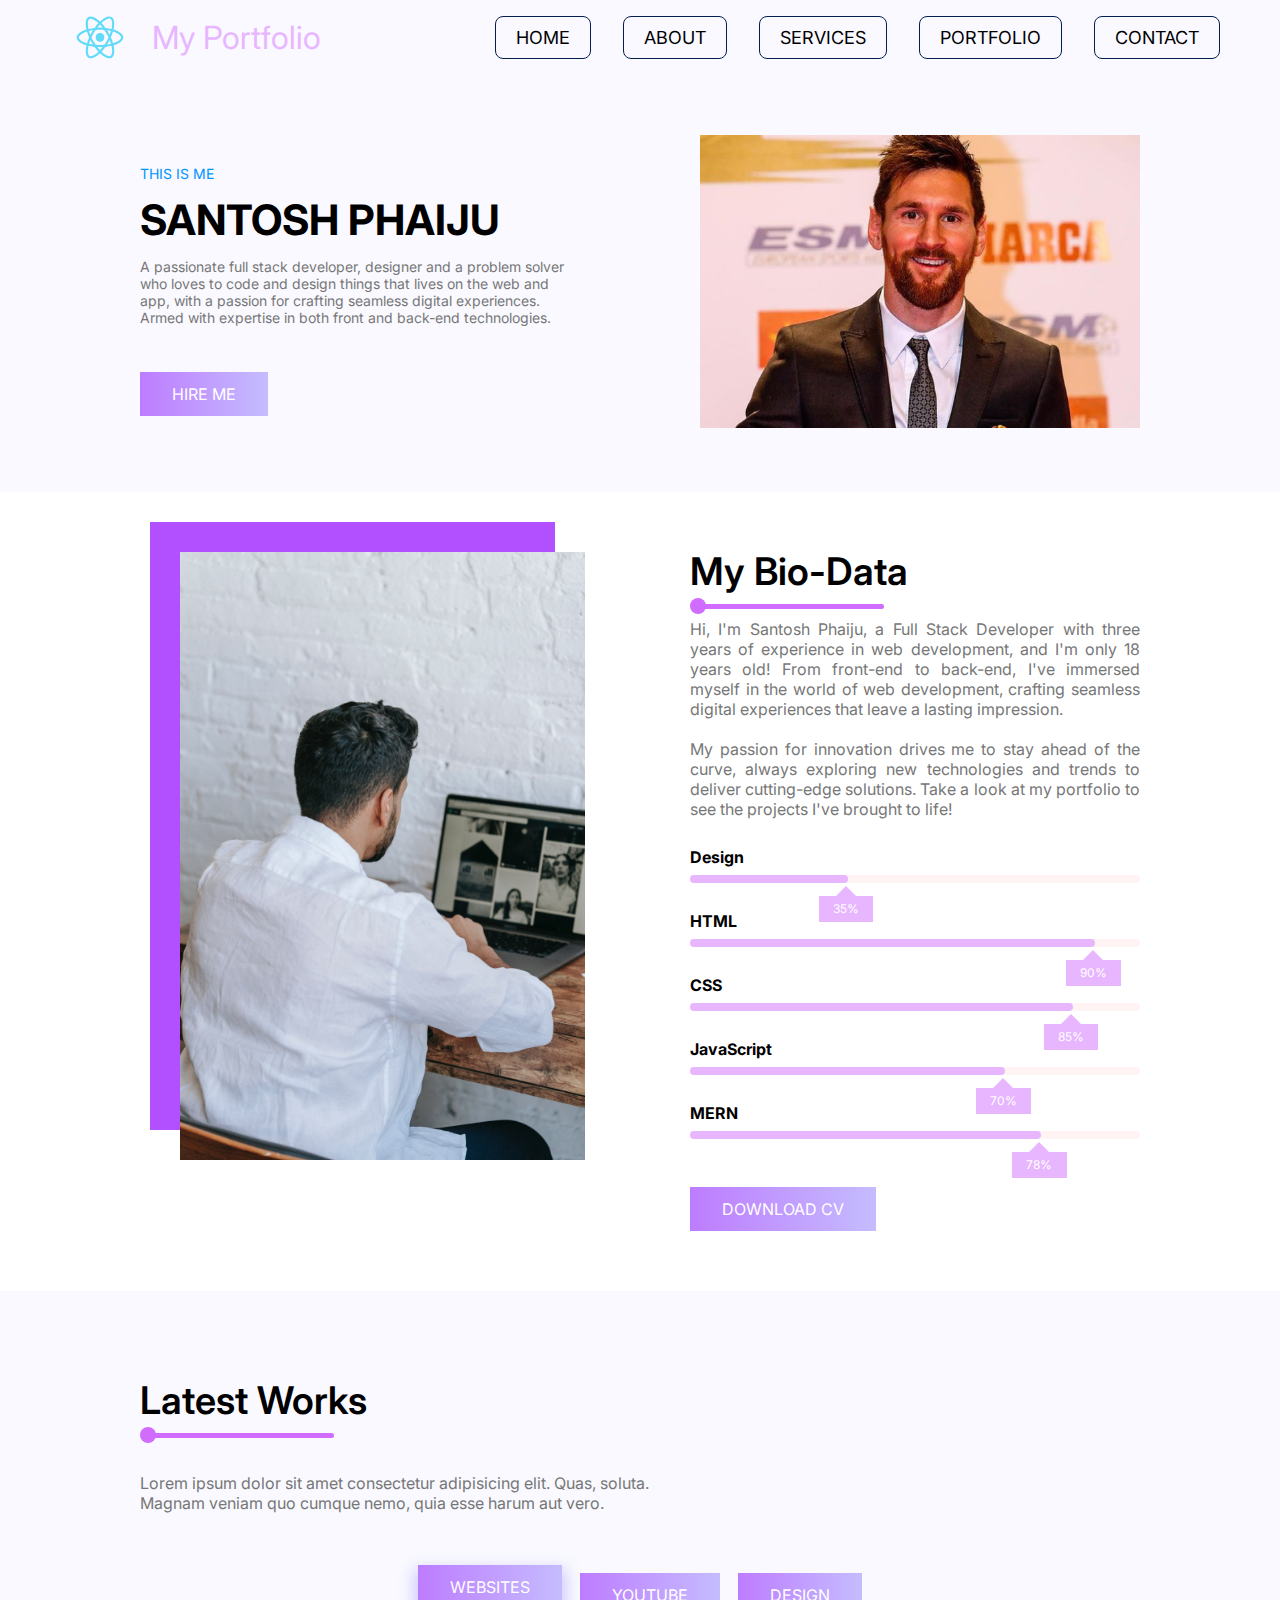
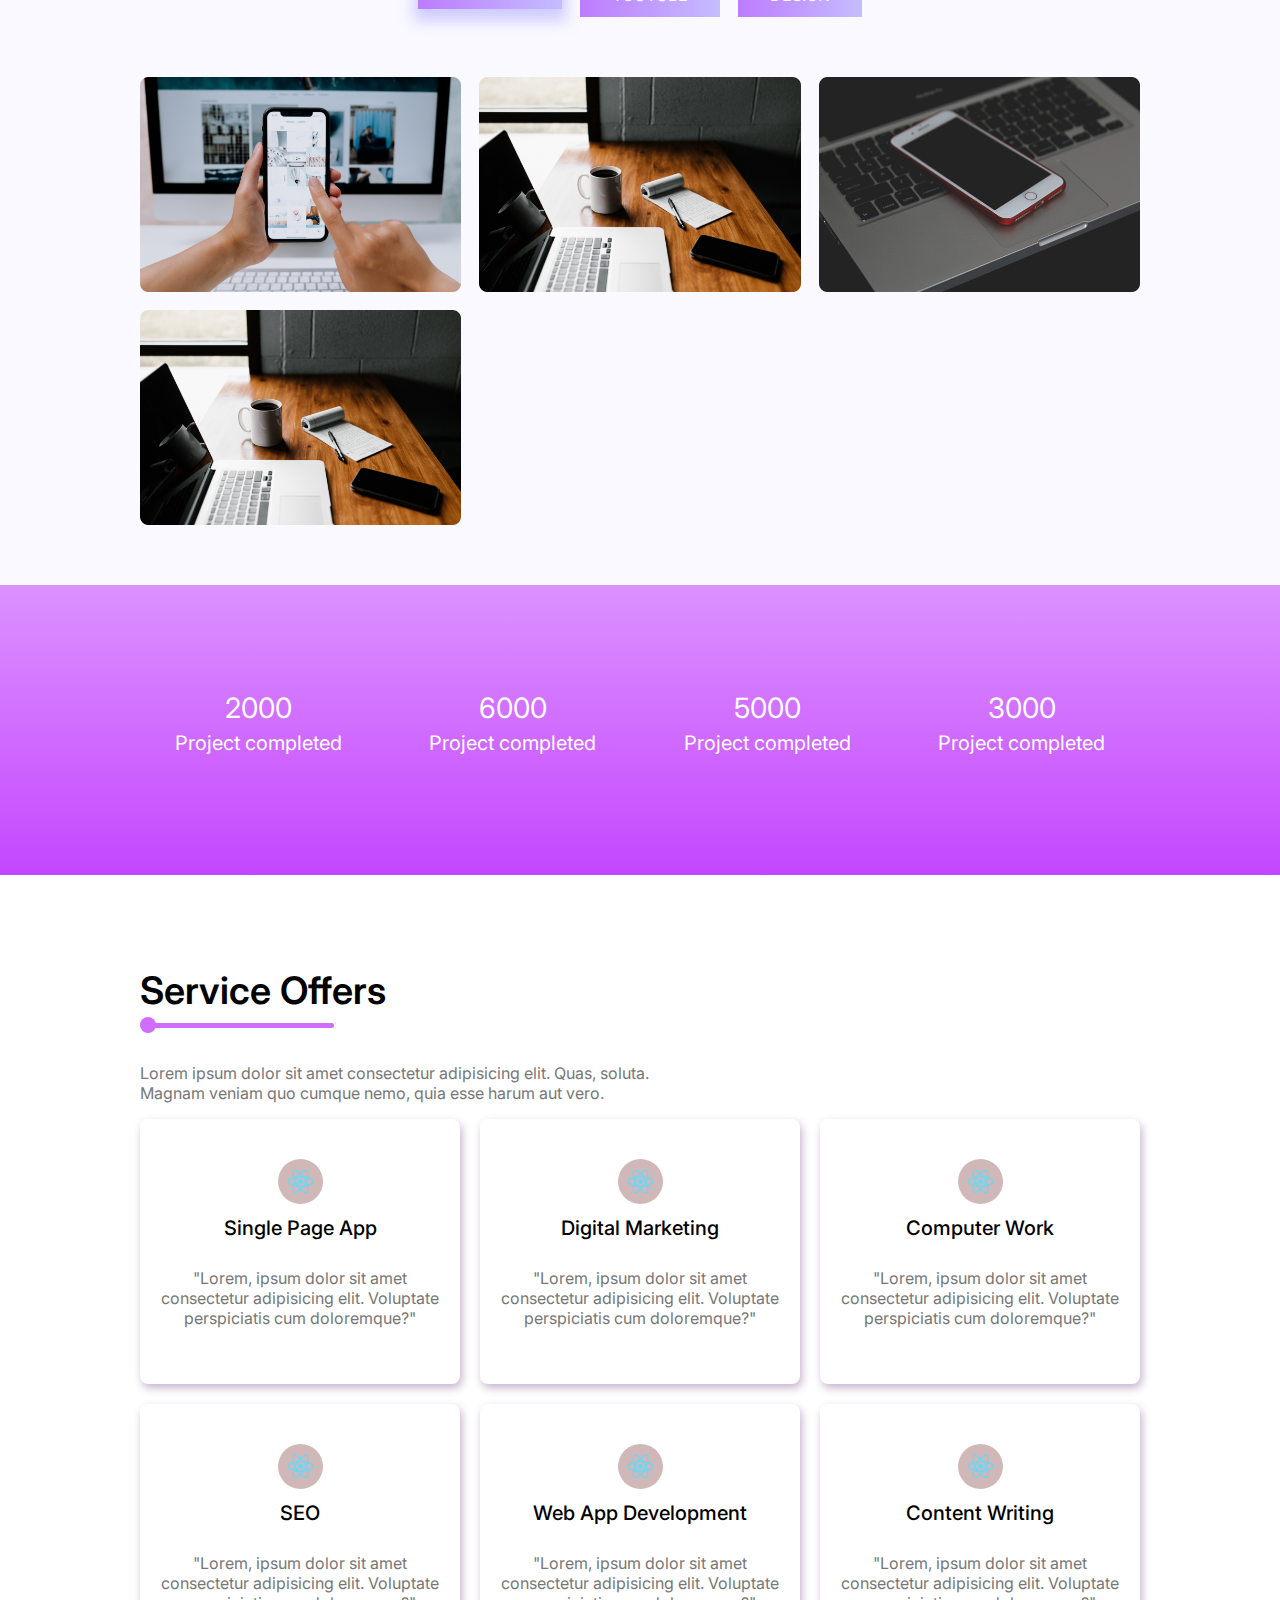
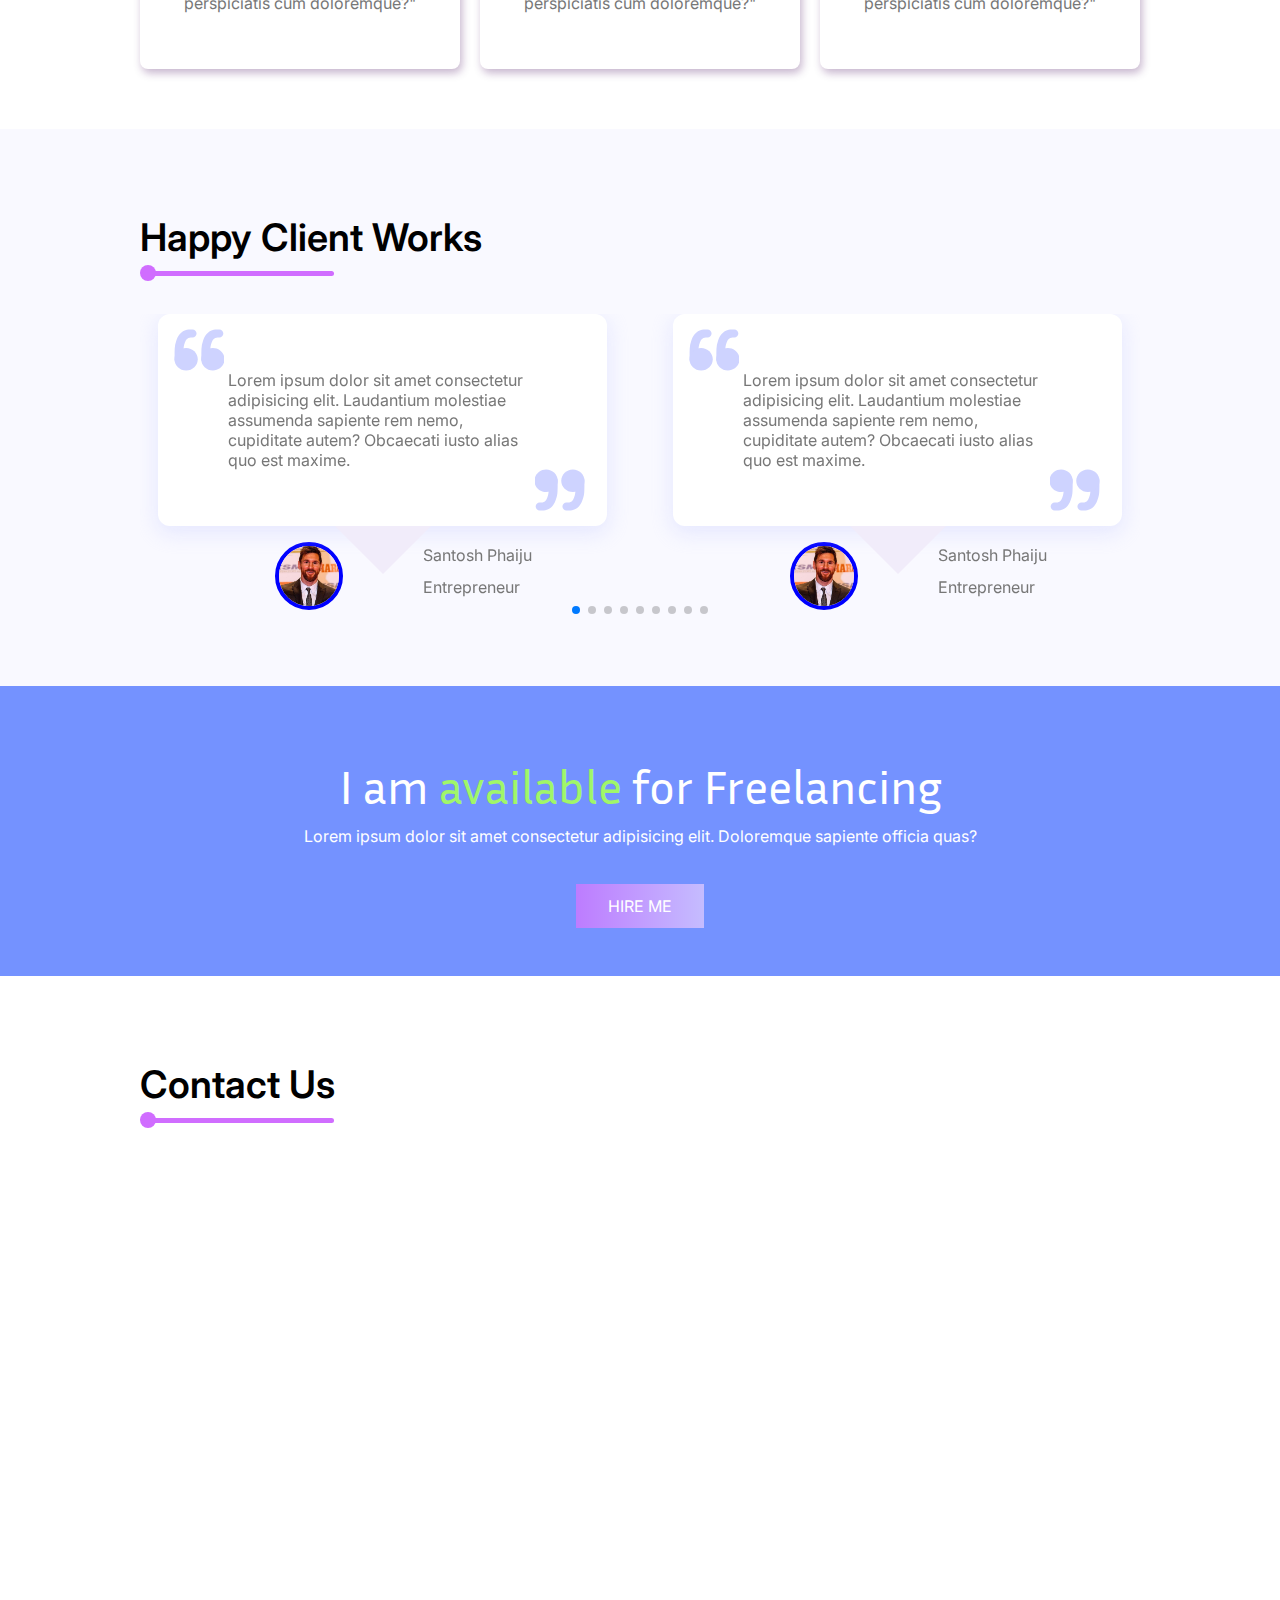
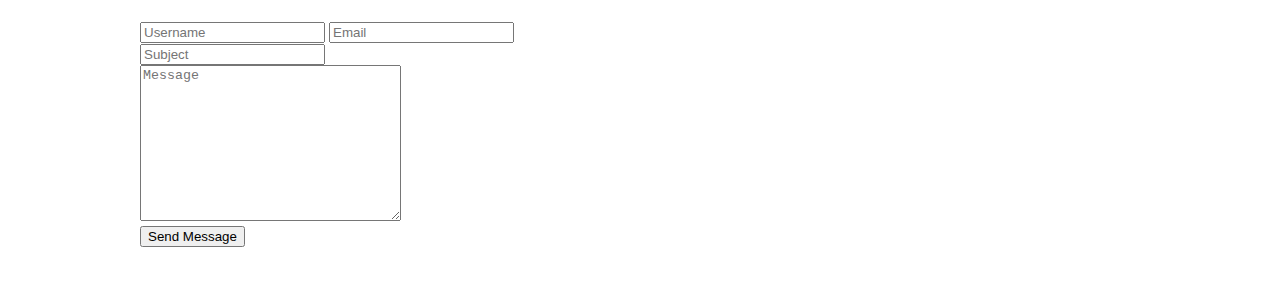
==== index.html @ d9f52d58 "contact us section map added" ====
<!DOCTYPE html>
<html lang="en">
  <head>
    <meta charset="UTF-8" />
    <meta name="viewport" content="width=device-width, initial-scale=1.0" />
    <title>My Portfolio Site</title>

    <!-- LINKING CSS FILE HERE -->
    <link rel="stylesheet" href="./css/style.css" />

    <!-- ADDING GOOGLE FONTS LINK HERE -->
    <link rel="preconnect" href="https://fonts.googleapis.com" />
    <link rel="preconnect" href="https://fonts.gstatic.com" crossorigin />
    <link
      href="https://fonts.googleapis.com/css2?family=Inria+Sans:ital,wght@0,300;0,400;0,700;1,300;1,400;1,700&display=swap"
      rel="stylesheet"
    />

    <link rel="preconnect" href="https://fonts.googleapis.com" />
    <link rel="preconnect" href="https://fonts.gstatic.com" crossorigin />
    <link
      href="https://fonts.googleapis.com/css2?family=Inter:wght@100..900&display=swap"
      rel="stylesheet"
    />
    <!-- Link Swiper's CSS -->
    <link
      rel="stylesheet"
      href="https://cdn.jsdelivr.net/npm/swiper@11/swiper-bundle.min.css"
    />
  </head>
  <body>
    <!-- ================= THIS IS THE HOME PAGE OF MY WEBSITE =============== -->

    <!-- ================= NAVBAR OR HEADER HERE =============== -->
    <header>
      <div class="logo">
        <img src="./images/logo.svg" alt="logo here" />
        <div class="heading">My Portfolio</div>
      </div>

      <nav>
        <ul>
          <li>
            <a href="/">home</a>
          </li>
          <li>
            <a href="./about.html">about</a>
          </li>
          <li>
            <a href="./services.html">services</a>
          </li>
          <li>
            <a href="./portfolio.html">portfolio</a>
          </li>
          <li><a href="./contactus.html">contact</a></li>
        </ul>
      </nav>
    </header>

    <!-- =============== HERO SECTION CODE HERE ================ -->

    <section class="hero">
      <div class="left">
        <p class="smallIntro">THIS IS ME</p>
        <div class="introName">SANTOSH PHAIJU</div>
        <p class="shortBio">
          A passionate full stack developer, designer and a problem solver who
          loves to code and design things that lives on the web and app, with a
          passion for crafting seamless digital experiences. Armed with
          expertise in both front and back-end technologies.
        </p>
        <button class="hireMeBtn">HIRE ME</button>
      </div>

      <div class="right">
        <img src="./images/hero.jpg" alt="hero image here" />
      </div>
    </section>

    <!-- =============== BIO DATA SECTION STARTS HERE =============== -->
    <section class="bioData">
      <div class="left">
        <div class="image">
          <img src="./images/bioimg.jpg" alt="mybioimagehere..." />
          <div></div>
        </div>
      </div>

      <div class="right">
        <h1 class="commonHeading">My Bio-Data</h1>

        <div class="bioInfo">
          Hi, I'm Santosh Phaiju, a Full Stack Developer with three years of
          experience in web development, and I'm only 18 years old! From
          front-end to back-end, I've immersed myself in the world of web
          development, crafting seamless digital experiences that leave a
          lasting impression.
          <br />
          <br />
          My passion for innovation drives me to stay ahead of the curve, always
          exploring new technologies and trends to deliver cutting-edge
          solutions. Take a look at my portfolio to see the projects I've
          brought to life!
        </div>

        <div class="bio-data-skills">
          <div class="bio-skill">
            <h3>Design</h3>
            <div class="bio-progress-bar bio-progress-bar-1">
              <span> 35% </span>
            </div>
          </div>
          <div class="bio-skill">
            <h3>HTML</h3>
            <div class="bio-progress-bar bio-progress-bar-2">
              <span> 90% </span>
            </div>
          </div>
          <div class="bio-skill">
            <h3>CSS</h3>
            <div class="bio-progress-bar bio-progress-bar-3">
              <span> 85% </span>
            </div>
          </div>
          <div class="bio-skill">
            <h3>JavaScript</h3>
            <div class="bio-progress-bar bio-progress-bar-4">
              <span> 70% </span>
            </div>
          </div>
          <div class="bio-skill">
            <h3>MERN</h3>
            <div class="bio-progress-bar bio-progress-bar-5">
              <span> 78% </span>
            </div>
          </div>
        </div>

        <button class="downloadCv">DOWNLOAD CV</button>
      </div>
    </section>

    <!-- =============== BIO DATA SECTION STARTS HERE =============== -->
    <section class="portfolio">
      <h1 class="commonHeading">Latest Works</h1>
      <p>
        Lorem ipsum dolor sit amet consectetur adipisicing elit. Quas, soluta.
        Magnam veniam quo cumque nemo, quia esse harum aut vero.
      </p>

      <div class="buttons">
        <button id="btn1" class="btn">WEBSITES</button>
        <button class="btn">YOUTUBE</button>
        <button class="btn">DESIGN</button>
      </div>

      <div class="images">
        <div class="image">
          <img src="./images/websiteimage1.png" alt="websiteiamge1" />
        </div>
        <div class="image">
          <img src="./images/websiteimage2.png" alt="websiteiamge1" />
        </div>
        <div class="image">
          <img src="./images/websiteimage4.png" alt="websiteiamge1" />
        </div>
        <div class="image">
          <img src="./images/websiteimage3.png" alt="websiteiamge1" />
        </div>
      </div>
    </section>

    <!-- NUMBER COUNTS SECTION HERE -->

    <div id="counter-section" class="section-work-data">
      <div class="numbers">
        <div class="numberDiv">
          <h2 id="counter">2000</h2>
          <p>Project completed</p>
        </div>
        <div class="numberDiv">
          <h2 id="counter">6000</h2>
          <p>Project completed</p>
        </div>
        <div class="numberDiv">
          <h2 id="counter">5000</h2>
          <p>Project completed</p>
        </div>
        <div class="numberDiv">
          <h2 id="counter">3000</h2>
          <p>Project completed</p>
        </div>
      </div>
    </div>

    <!-- SERVICES SECTION HERE -->

    <div class="section-services">
      <div class="service-container">
        <div class="services-text">
          <h2 class="commonHeading">Service Offers</h2>
          <p>
            Lorem ipsum dolor sit amet consectetur adipisicing elit. Quas,
            soluta. Magnam veniam quo cumque nemo, quia esse harum aut vero.
          </p>
        </div>
        <div class="servicesDiv">
          <div class="service-item">
            <img src="./images/logo.svg" alt="" class="service-icon" />
            <h3>Single Page App</h3>
            <p>
              "Lorem, ipsum dolor sit amet consectetur adipisicing elit.
              Voluptate perspiciatis cum doloremque?"
            </p>
          </div>
          <div class="service-item">
            <img src="./images/logo.svg" alt="" class="service-icon" />
            <h3>Digital Marketing</h3>
            <p>
              "Lorem, ipsum dolor sit amet consectetur adipisicing elit.
              Voluptate perspiciatis cum doloremque?"
            </p>
          </div>
          <div class="service-item">
            <img src="./images/logo.svg" alt="" class="service-icon" />
            <h3>Computer Work</h3>
            <p>
              "Lorem, ipsum dolor sit amet consectetur adipisicing elit.
              Voluptate perspiciatis cum doloremque?"
            </p>
          </div>
          <div class="service-item">
            <img src="./images/logo.svg" alt="" class="service-icon" />
            <h3>SEO</h3>
            <p>
              "Lorem, ipsum dolor sit amet consectetur adipisicing elit.
              Voluptate perspiciatis cum doloremque?"
            </p>
          </div>
          <div class="service-item">
            <img src="./images/logo.svg" alt="" class="service-icon" />
            <h3>Web App Development</h3>
            <p>
              "Lorem, ipsum dolor sit amet consectetur adipisicing elit.
              Voluptate perspiciatis cum doloremque?"
            </p>
          </div>
          <div class="service-item">
            <img src="./images/logo.svg" alt="" class="service-icon" />
            <h3>Content Writing</h3>
            <p>
              "Lorem, ipsum dolor sit amet consectetur adipisicing elit.
              Voluptate perspiciatis cum doloremque?"
            </p>
          </div>
        </div>
      </div>
    </div>

    <!-- TESTIMONIAL SECTION STARTING HERE -->
    <section class="testimonial">
      <h1 class="commonHeading">Happy Client Works</h1>
      <div class="swiper mySwiper">
        <div class="swiper-wrapper">
          <div class="swiper-slide">
            <div class="mainContainer">
              <img id="img1" src="./images/quotes.svg" alt="quoteimghere" />
              <p>
                Lorem ipsum dolor sit amet consectetur adipisicing elit.
                Laudantium molestiae assumenda sapiente rem nemo, cupiditate
                autem? Obcaecati iusto alias quo est maxime.
              </p>
              <img id="img2" src="./images/quotes.svg" alt="quoteimghere" />
            </div>
            <div class="testimonial-detail">
              <figure>
                <img src="./images/hero.jpg" alt="profileimagehere..." />
              </figure>
              <div class="details">
                <p>Santosh Phaiju</p>
                <p>Entrepreneur</p>
              </div>
            </div>
          </div>
          <div class="swiper-slide">
            <div class="mainContainer">
              <img id="img1" src="./images/quotes.svg" alt="quoteimghere" />
              <p>
                Lorem ipsum dolor sit amet consectetur adipisicing elit.
                Laudantium molestiae assumenda sapiente rem nemo, cupiditate
                autem? Obcaecati iusto alias quo est maxime.
              </p>
              <img id="img2" src="./images/quotes.svg" alt="quoteimghere" />
            </div>
            <div class="testimonial-detail">
              <figure>
                <img src="./images/hero.jpg" alt="profileimagehere..." />
              </figure>
              <div class="details">
                <p>Santosh Phaiju</p>
                <p>Entrepreneur</p>
              </div>
            </div>
          </div>
          <div class="swiper-slide">
            <div class="mainContainer">
              <img id="img1" src="./images/quotes.svg" alt="quoteimghere" />
              <p>
                Lorem ipsum dolor sit amet consectetur adipisicing elit.
                Laudantium molestiae assumenda sapiente rem nemo, cupiditate
                autem? Obcaecati iusto alias quo est maxime.
              </p>
              <img id="img2" src="./images/quotes.svg" alt="quoteimghere" />
            </div>
            <div class="testimonial-detail">
              <figure>
                <img src="./images/hero.jpg" alt="profileimagehere..." />
              </figure>
              <div class="details">
                <p>Santosh Phaiju</p>
                <p>Entrepreneur</p>
              </div>
            </div>
          </div>
          <div class="swiper-slide">
            <div class="mainContainer">
              <img id="img1" src="./images/quotes.svg" alt="quoteimghere" />
              <p>
                Lorem ipsum dolor sit amet consectetur adipisicing elit.
                Laudantium molestiae assumenda sapiente rem nemo, cupiditate
                autem? Obcaecati iusto alias quo est maxime.
              </p>
              <img id="img2" src="./images/quotes.svg" alt="quoteimghere" />
            </div>
            <div class="testimonial-detail">
              <figure>
                <img src="./images/hero.jpg" alt="profileimagehere..." />
              </figure>
              <div class="details">
                <p>Santosh Phaiju</p>
                <p>Entrepreneur</p>
              </div>
            </div>
          </div>
          <div class="swiper-slide">
            <div class="mainContainer">
              <img id="img1" src="./images/quotes.svg" alt="quoteimghere" />
              <p>
                Lorem ipsum dolor sit amet consectetur adipisicing elit.
                Laudantium molestiae assumenda sapiente rem nemo, cupiditate
                autem? Obcaecati iusto alias quo est maxime.
              </p>
              <img id="img2" src="./images/quotes.svg" alt="quoteimghere" />
            </div>
            <div class="testimonial-detail">
              <figure>
                <img src="./images/hero.jpg" alt="profileimagehere..." />
              </figure>
              <div class="details">
                <p>Santosh Phaiju</p>
                <p>Entrepreneur</p>
              </div>
            </div>
          </div>
          <div class="swiper-slide">
            <div class="mainContainer">
              <img id="img1" src="./images/quotes.svg" alt="quoteimghere" />
              <p>
                Lorem ipsum dolor sit amet consectetur adipisicing elit.
                Laudantium molestiae assumenda sapiente rem nemo, cupiditate
                autem? Obcaecati iusto alias quo est maxime.
              </p>
              <img id="img2" src="./images/quotes.svg" alt="quoteimghere" />
            </div>
            <div class="testimonial-detail">
              <figure>
                <img src="./images/hero.jpg" alt="profileimagehere..." />
              </figure>
              <div class="details">
                <p>Santosh Phaiju</p>
                <p>Entrepreneur</p>
              </div>
            </div>
          </div>
          <div class="swiper-slide">
            <div class="mainContainer">
              <img id="img1" src="./images/quotes.svg" alt="quoteimghere" />
              <p>
                Lorem ipsum dolor sit amet consectetur adipisicing elit.
                Laudantium molestiae assumenda sapiente rem nemo, cupiditate
                autem? Obcaecati iusto alias quo est maxime.
              </p>
              <img id="img2" src="./images/quotes.svg" alt="quoteimghere" />
            </div>
            <div class="testimonial-detail">
              <figure>
                <img src="./images/hero.jpg" alt="profileimagehere..." />
              </figure>
              <div class="details">
                <p>Santosh Phaiju</p>
                <p>Entrepreneur</p>
              </div>
            </div>
          </div>
          <div class="swiper-slide">
            <div class="mainContainer">
              <img id="img1" src="./images/quotes.svg" alt="quoteimghere" />
              <p>
                Lorem ipsum dolor sit amet consectetur adipisicing elit.
                Laudantium molestiae assumenda sapiente rem nemo, cupiditate
                autem? Obcaecati iusto alias quo est maxime.
              </p>
              <img id="img2" src="./images/quotes.svg" alt="quoteimghere" />
            </div>
            <div class="testimonial-detail">
              <figure>
                <img src="./images/hero.jpg" alt="profileimagehere..." />
              </figure>
              <div class="details">
                <p>Santosh Phaiju</p>
                <p>Entrepreneur</p>
              </div>
            </div>
          </div>
          <div class="swiper-slide">
            <div class="mainContainer">
              <img id="img1" src="./images/quotes.svg" alt="quoteimghere" />
              <p>
                Lorem ipsum dolor sit amet consectetur adipisicing elit.
                Laudantium molestiae assumenda sapiente rem nemo, cupiditate
                autem? Obcaecati iusto alias quo est maxime.
              </p>
              <img id="img2" src="./images/quotes.svg" alt="quoteimghere" />
            </div>
            <div class="testimonial-detail">
              <figure>
                <img src="./images/hero.jpg" alt="profileimagehere..." />
              </figure>
              <div class="details">
                <p>Santosh Phaiju</p>
                <p>Entrepreneur</p>
              </div>
            </div>
          </div>
          <div class="swiper-slide">
            <div class="mainContainer">
              <img id="img1" src="./images/quotes.svg" alt="quoteimghere" />
              <p>
                Lorem ipsum dolor sit amet consectetur adipisicing elit.
                Laudantium molestiae assumenda sapiente rem nemo, cupiditate
                autem? Obcaecati iusto alias quo est maxime.
              </p>
              <img id="img2" src="./images/quotes.svg" alt="quoteimghere" />
            </div>
            <div class="testimonial-detail">
              <figure>
                <img src="./images/hero.jpg" alt="profileimagehere..." />
              </figure>
              <div class="details">
                <p>Santosh Phaiju</p>
                <p>Entrepreneur</p>
              </div>
            </div>
          </div>
        </div>
        <!-- <div class="swiper-button-next"></div>
        <div class="swiper-button-prev"></div> -->
        <div class="swiper-pagination"></div>
      </div>
    </section>

    <!-- FREELNACING SECTION STARTS HERE -->

    <section class="section-freelancing">
      <div class="overlay"></div>
      <div class="container">
        <h2>I am <span>available</span> for Freelancing</h2>
        <p>
          Lorem ipsum dolor sit amet consectetur adipisicing elit. Doloremque
          sapiente officia quas?
        </p>
        <a href="/" class="btn"> HIRE ME </a>
      </div>
    </section>

    <!-- CONTACT US SECTION STARTS HERE -->

    <section class="section-contact-us">
      <h1 class="commonHeading">Contact Us</h1>

      <div class="map">
        <iframe
          src="https://www.google.com/maps/embed?pb=!1m18!1m12!1m3!1d3532.0195621178846!2d85.34524908888119!3d27.716682278931735!2m3!1f0!2f0!3f0!3m2!1i1024!2i768!4f13.1!3m3!1m2!1s0x39eb190421b217b9%3A0x9903418e4506f05!2sSantosh%20house!5e0!3m2!1sen!2snp!4v1708532533275!5m2!1sen!2snp"
          width="100%"
          height="450"
          style="border: 0"
          allowfullscreen=""
          loading="lazy"
          referrerpolicy="no-referrer-when-downgrade"
        ></iframe>
      </div>

      <form action="">
        <div class="formGroup">
          <input
            type="text"
            placeholder="Username"
            name="username"
            id="username"
            required
          />
          <input
            type="email"
            placeholder="Email"
            name="email"
            id="email"
            required
          />
        </div>
        <div class="formGroup">
          <input
            type="text"
            placeholder="Subject"
            name="subject"
            id="subject"
            required
          />
        </div>
        <div class="formGroup">
          <textarea name="message" id="message" cols="30" rows="10" placeholder="Message"></textarea>
        </div>

        <button type="submit">
          Send Message
        </button>
      </form>
    </section>

    <!-- Swiper JS -->
    <script src="https://cdn.jsdelivr.net/npm/swiper@11/swiper-bundle.min.js"></script>

    <!-- LINKING JAVASCRIPT FILE HERE -->
    <script src="./script/script.js"></script>
  </body>
</html>
---- css/style.css ----
/* =============== ROOT CSS CODE =============== */
html,
body {
  margin: 0px;
  padding: 0px;
  box-sizing: border-box;
  font-family: "Inter", sans-serif;
}

/* =============== HEADER CSS CODE =============== */
header {
  width: auto;
  padding: 0px 60px;
  height: auto;
  font-family: "Inter", sans-serif;
  display: flex;
  justify-content: space-between;
  align-items: center;
  background: #f9f9ff;
}
header .logo {
  height: auto;
  width: auto;
  display: flex;
  align-items: center;
  gap: 12px;
}
header .logo img {
  width: 80px;
  height: auto;
}
header .logo .heading {
  color: #e8b6ff;
  font-size: 32px;
  font-weight: 400;
  font-family: "Inter", sans-serif;
}
header nav ul {
  display: flex;
  justify-content: center;
  align-items: center;
  gap: 32px;
}
header nav ul li {
  list-style: none;
  border: 1px solid rgb(5, 30, 81);
  padding: 10px 20px;
  border-radius: 8px;
  transition: all 0.3s ease-in-out;
  cursor: pointer;
}
header nav ul li a {
  text-decoration: none;
  text-transform: uppercase;
  font-size: 18px;
  color: #000000;
}
header nav ul li:hover {
  background-color: #e8b6ff;
  border: 1px solid #e8b6ff;
  scale: 110%;
  box-shadow: 0px 6px 10px 0px rgba(123, 178, 255, 0.543);
  border-radius: 4px;
}
header nav ul li:hover a {
  color: white;
}

.hero {
  width: auto;
  background-color: #f9f9ff;
  display: flex;
  padding: 60px 140px;
  justify-content: space-between;
  align-items: center;
  gap: 14px;
}
.hero .left {
  height: auto;
  width: 44%;
}
.hero .left .smallIntro {
  font-size: 14px;
  color: #0094ff;
}
.hero .left .introName {
  font-size: 42px;
  color: #000000;
  font-weight: 700;
  letter-spacing: 0px;
  line-height: 48px;
}
.hero .left .shortBio {
  font-size: 14px;
  color: #777777;
}
.hero .left .hireMeBtn {
  background: linear-gradient(to left, #c5bcff, #bd7cff);
  padding: 12px 32px;
  border: none;
  color: white;
  font-size: 16px;
  font-family: "Inter", sans-serif;
  font-weight: 400;
  border-radius: 0px;
  cursor: pointer;
  transition: all 0.3s ease-in-out;
  cursor: pointer;
  margin-top: 32px;
}
.hero .left .hireMeBtn:hover {
  box-shadow: 4px 8px 8px 0px rgba(140, 134, 255, 0.4);
  scale: 110%;
  border-radius: 4px;
}
.hero .right {
  height: auto;
  width: 44%;
}
.hero .right img {
  width: 100%;
  height: 100%;
}

.bioData {
  padding: 60px 140px;
  background: white;
  display: flex;
  justify-content: space-between;
  align-items: start;
  gap: 14px;
}
.bioData .left {
  width: 45%;
  height: auto;
}
.bioData .left .image {
  width: 100%;
  height: auto;
  position: relative;
  display: flex;
  justify-content: flex-start;
}
.bioData .left .image img {
  height: auto;
  width: 90%;
  z-index: 2;
  margin-left: 40px;
}
.bioData .left .image div {
  position: absolute;
  top: -30px;
  left: 10px;
  background: #b24fff;
  height: 100%;
  width: 90%;
  z-index: 1;
}
.bioData .right {
  width: 45%;
  height: 100%;
  margin-top: -30px;
}
.bioData .right .bioInfo {
  color: #777777;
  text-align: justify;
  margin-top: 20px;
  font-size: 16px;
}
.bioData .right .bio-data-skills {
  margin-top: 20px;
  display: flex;
  flex-direction: column;
  gap: 20px;
}
.bioData .right .bio-data-skills .bio-skill h3 {
  font-size: 16px;
  font-weight: 700;
  font-family: "Inter", sans-serif;
  color: #000;
  line-height: 4px;
}
.bioData .right .bio-data-skills .bio-skill .bio-progress-bar {
  background-color: #fff3f3;
  border-radius: 50px;
  width: 100%;
  height: 0.5rem;
  position: relative;
}
.bioData .right .bio-data-skills .bio-skill .bio-progress-bar span {
  position: absolute;
  top: 1.3rem;
  height: 1.6rem;
  width: 3.4rem;
  color: white;
  background: linear-gradient(to right, #e8b6ff, #e8b6ff);
  font-size: 12px;
  display: flex;
  justify-content: center;
  align-items: center;
  border: none;
  outline: none;
}
.bioData .right .bio-data-skills .bio-skill .bio-progress-bar span::after {
  content: "";
  position: absolute;
  width: 0;
  height: 0;
  border: 0.8rem solid white;
  border-color: transparent;
  border-bottom-color: #e8b6ff;
  top: -1.4rem;
}
.bioData .right .bio-data-skills .bio-skill .bio-progress-bar::before {
  content: "";
  position: absolute;
  top: 0;
  left: 0;
  height: inherit;
  border-radius: 50px;
  background: linear-gradient(to right, #e8b6ff, #e8b6ff);
}
.bioData .right .bio-data-skills .bio-skill .bio-progress-bar-1::before {
  width: 35%;
}
.bioData .right .bio-data-skills .bio-skill .bio-progress-bar-1 span {
  left: calc(35% - 1.8rem);
}
.bioData .right .bio-data-skills .bio-skill .bio-progress-bar-2::before {
  width: 90%;
}
.bioData .right .bio-data-skills .bio-skill .bio-progress-bar-2 span {
  left: calc(90% - 1.8rem);
}
.bioData .right .bio-data-skills .bio-skill .bio-progress-bar-3::before {
  width: 85%;
}
.bioData .right .bio-data-skills .bio-skill .bio-progress-bar-3 span {
  left: calc(85% - 1.8rem);
}
.bioData .right .bio-data-skills .bio-skill .bio-progress-bar-4::before {
  width: 70%;
}
.bioData .right .bio-data-skills .bio-skill .bio-progress-bar-4 span {
  left: calc(70% - 1.8rem);
}
.bioData .right .bio-data-skills .bio-skill .bio-progress-bar-5::before {
  width: 78%;
}
.bioData .right .bio-data-skills .bio-skill .bio-progress-bar-5 span {
  left: calc(78% - 1.8rem);
}
.bioData .right .downloadCv {
  background: linear-gradient(to left, #c5bcff, #bd7cff);
  padding: 12px 32px;
  border: none;
  color: white;
  font-size: 16px;
  font-family: "Inter", sans-serif;
  font-weight: 400;
  border-radius: 0px;
  cursor: pointer;
  transition: all 0.3s ease-in-out;
  cursor: pointer;
  margin-top: 48px;
}
.bioData .right .downloadCv:hover {
  box-shadow: 4px 8px 8px 0px rgba(140, 134, 255, 0.4);
  scale: 110%;
  border-radius: 4px;
}

.commonHeading {
  font-weight: 600;
  font-size: 38px;
  font-family: "Inter", sans-serif;
  color: black;
  position: relative;
}

.commonHeading::before {
  content: "";
  position: absolute;
  top: 110%;
  left: 0px;
  width: 1rem;
  height: 1rem;
  border-radius: 50%;
  background-color: #d06dff;
}

.commonHeading::after {
  content: "";
  position: absolute;
  top: 123%;
  left: 0.1rem;
  height: 0.3rem;
  width: 12rem;
  border-radius: 10px;
  background-color: #d06dff;
}

.portfolio {
  padding: 60px 140px;
  background-color: #f9f9ff;
}
.portfolio p {
  color: #777777;
  width: 55%;
  font-size: 16px;
  margin-top: 50px;
}
.portfolio .buttons {
  display: flex;
  justify-content: center;
  align-items: center;
  gap: 18px;
  margin: 60px auto;
}
.portfolio .buttons button {
  background: linear-gradient(to left, #c5bcff, #bd7cff);
  padding: 12px 32px;
  border: none;
  color: white;
  font-size: 16px;
  font-family: "Inter", sans-serif;
  font-weight: 400;
  border-radius: 0px;
  cursor: pointer;
  transition: all 0.3s ease-in-out;
  cursor: pointer;
}
.portfolio .buttons #btn1 {
  box-shadow: 0px 8px 14px 4px rgba(140, 134, 255, 0.4);
  transform: translateY(-8px);
}
.portfolio .images {
  display: grid;
  grid-template-columns: 1fr 1fr 1fr;
  gap: 18px;
  width: 100%;
}
.portfolio .images .image {
  width: auto;
}
.portfolio .images .image img {
  width: 100%;
  height: 100%;
}

.section-work-data {
  padding: 60px 140px;
  background: linear-gradient(to bottom, #DC91FF, #C447FF);
}
.section-work-data .numbers {
  display: grid;
  grid-template-columns: repeat(4, 1fr);
  justify-content: center;
  gap: 18px;
  color: white;
}
.section-work-data .numbers .numberDiv {
  text-align: center;
  padding: 40px 0px;
}
.section-work-data .numbers .numberDiv h2 {
  font-weight: 400;
  font-size: 28px;
  line-height: 0px;
}
.section-work-data .numbers .numberDiv p {
  font-size: 20px;
  font-weight: 400;
}

.section-services {
  padding: 60px 140px;
}
.section-services .service-container .services-text p {
  color: #777777;
  width: 55%;
  font-size: 16px;
  margin-top: 50px;
}
.section-services .service-container .servicesDiv {
  display: grid;
  grid-template-columns: repeat(3, 1fr);
  gap: 20px;
}
.section-services .service-container .servicesDiv .service-item {
  display: flex;
  flex-direction: column;
  justify-content: center;
  align-items: center;
  gap: 4px;
  padding: 40px 12px;
  box-shadow: 2px 4px 8px 0px rgba(67, 5, 90, 0.3);
  border-radius: 8px;
}
.section-services .service-container .servicesDiv .service-item img {
  height: 45px;
  width: 45px;
  background-color: #d1b8b8;
  border-radius: 50px;
}
.section-services .service-container .servicesDiv .service-item h3 {
  font-size: 20px;
  font-weight: 500;
  line-height: 0px;
}
.section-services .service-container .servicesDiv .service-item p {
  line-height: 20px;
  text-align: center;
  font-size: 16px;
  color: #777777;
}

.testimonial {
  padding: 60px 140px;
  background-color: #f9f9ff;
}
.testimonial .swiper {
  width: 100%;
  height: 100%;
  margin-top: 6cqh;
}

.swiper-slide {
  padding: 0px 0px;
}
.swiper-slide .mainContainer {
  border-radius: 12px;
  box-shadow: 0px 6px 20px 2px rgba(206, 211, 255, 0.431372549);
  background-color: #fff;
  padding: 40px 70px;
  position: relative;
  margin: 0px 18px;
}
.swiper-slide .mainContainer img {
  height: 50px;
  width: 50px;
}
.swiper-slide .mainContainer #img1 {
  position: absolute;
  top: 10px;
  left: 1rem;
}
.swiper-slide .mainContainer #img2 {
  position: absolute;
  bottom: 10px;
  right: 1.4rem;
  transform: rotate(180deg);
}
.swiper-slide .mainContainer p {
  color: #777777;
}
.swiper-slide .mainContainer::before {
  content: "";
  position: absolute;
  bottom: -6rem;
  left: 50%;
  transform: translateX(-50%);
  border: 3rem solid white;
  border-color: transparent;
  border-top-color: rgb(241, 236, 250);
}
.swiper-slide .testimonial-detail {
  display: grid;
  grid-template-columns: 1fr 1fr;
}
.swiper-slide .testimonial-detail figure {
  overflow: hidden;
  display: flex;
  justify-content: end;
  align-items: center;
}
.swiper-slide .testimonial-detail figure img {
  height: 60px;
  width: 60px;
  border-radius: 50px;
  border: 4px solid blue;
}
.swiper-slide .testimonial-detail .details {
  display: flex;
  align-items: start;
  justify-content: center;
  margin-left: 40px;
  flex-direction: column;
  gap: 0px;
  height: 50px;
  margin-top: 20px;
}
.swiper-slide .testimonial-detail .details p {
  line-height: 0px;
  font-size: 16px;
  color: #777777;
}

.swiper-slide img {
  display: block;
  width: 100%;
  height: 100%;
  -o-object-fit: cover;
     object-fit: cover;
}

.section-freelancing {
  padding: 60px 140px;
  background: url("../images/bgparallaz.jpg");
  background-repeat: no-repeat;
  background-size: 100%;
  background-attachment: fixed;
  transition: all 0.7s linear;
  text-align: center;
  position: relative;
}
.section-freelancing .overlay {
  position: absolute;
  top: 0;
  left: 0;
  height: 100%;
  width: 100%;
  background: #3964ff;
  opacity: 0.7;
  transform: translateY(0%);
}
.section-freelancing .container {
  position: relative;
}
.section-freelancing .container h2 {
  font-size: 48px;
  font-weight: 400;
  line-height: 0px;
  font-family: "Inria Sans", sans-serif;
  color: white;
}
.section-freelancing .container h2 span {
  color: #a0f669;
}
.section-freelancing .container p {
  margin-bottom: 50px;
  color: white;
  font-size: 16px;
  font-family: "Inter", sans-serif;
}
.section-freelancing .container a {
  background: linear-gradient(to left, #c5bcff, #bd7cff);
  padding: 12px 32px;
  border: none;
  color: white;
  font-size: 16px;
  font-family: "Inter", sans-serif;
  font-weight: 400;
  border-radius: 0px;
  cursor: pointer;
  transition: all 0.3s ease-in-out;
  cursor: pointer;
  text-decoration: none;
  margin-top: 20px;
}

.section-contact-us {
  padding: 60px 140px;
}
.section-contact-us .map {
  width: 100%;
  margin-top: 60px;
}
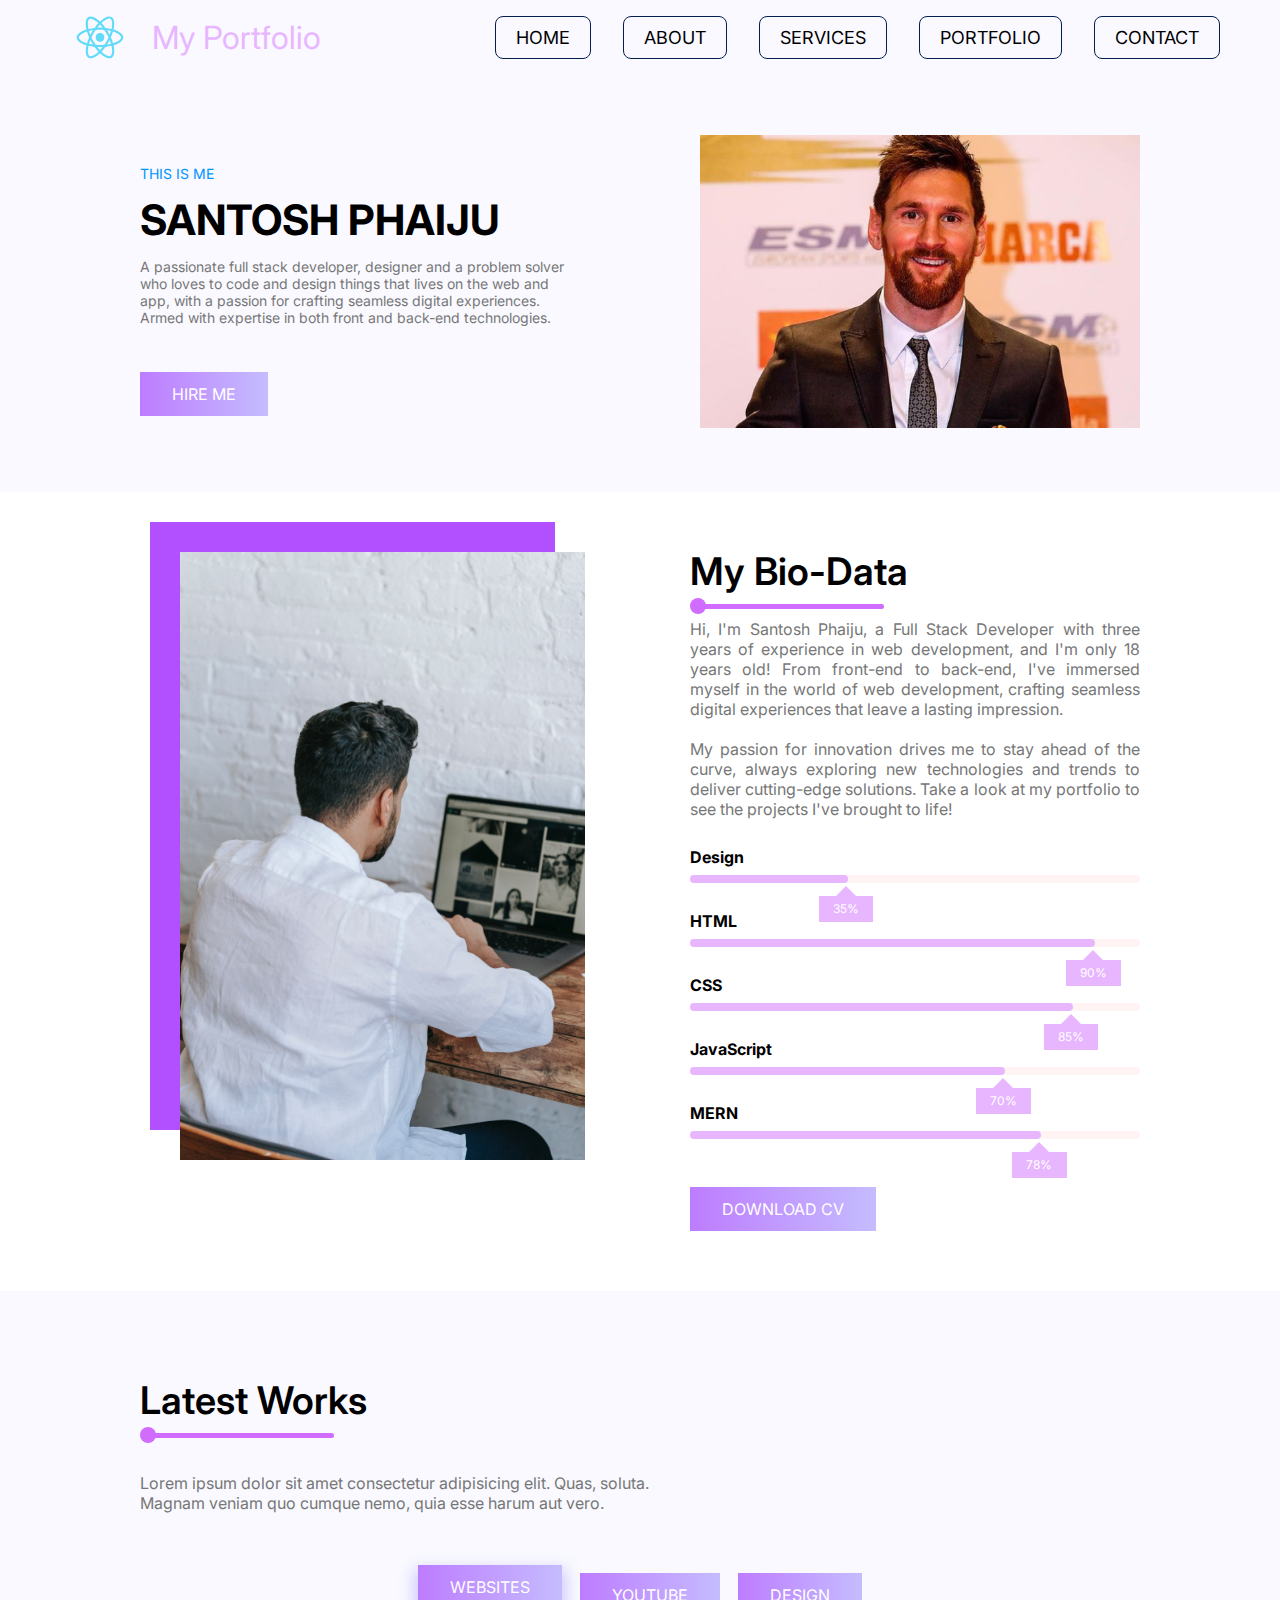
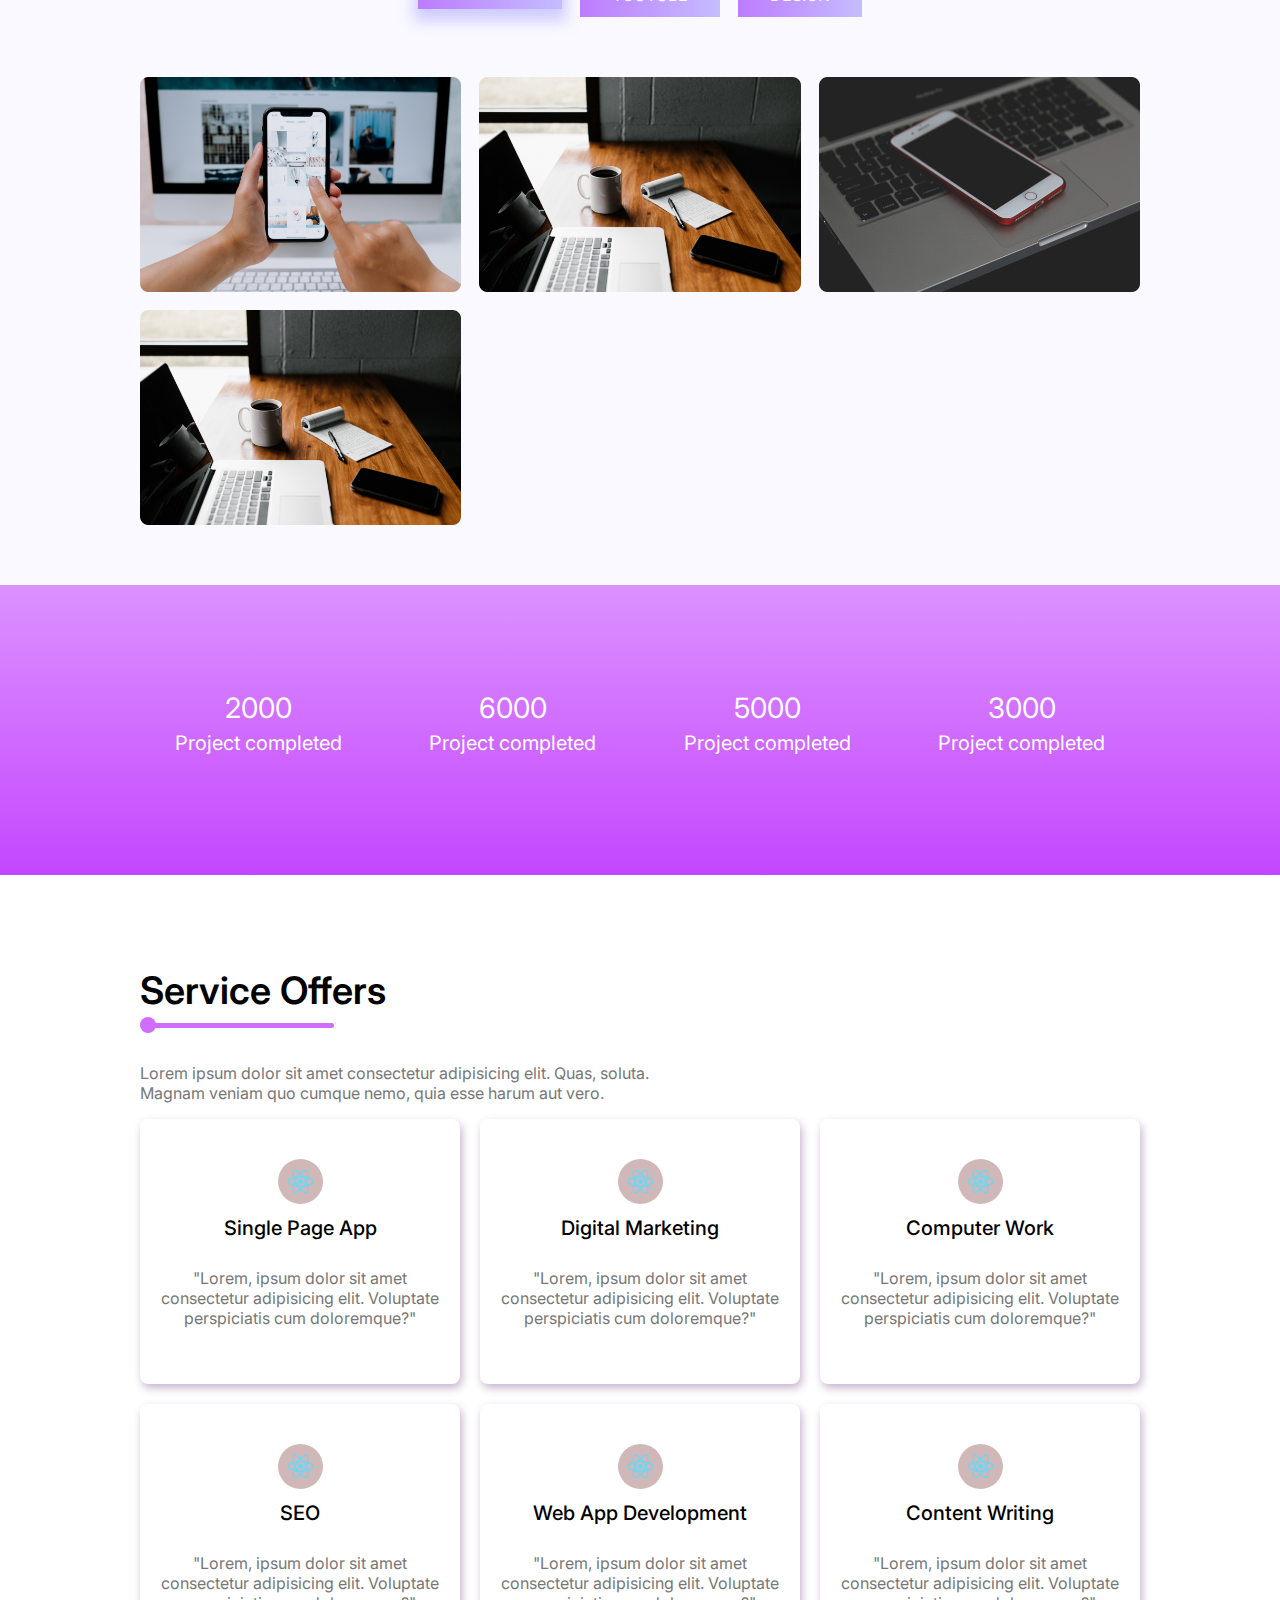
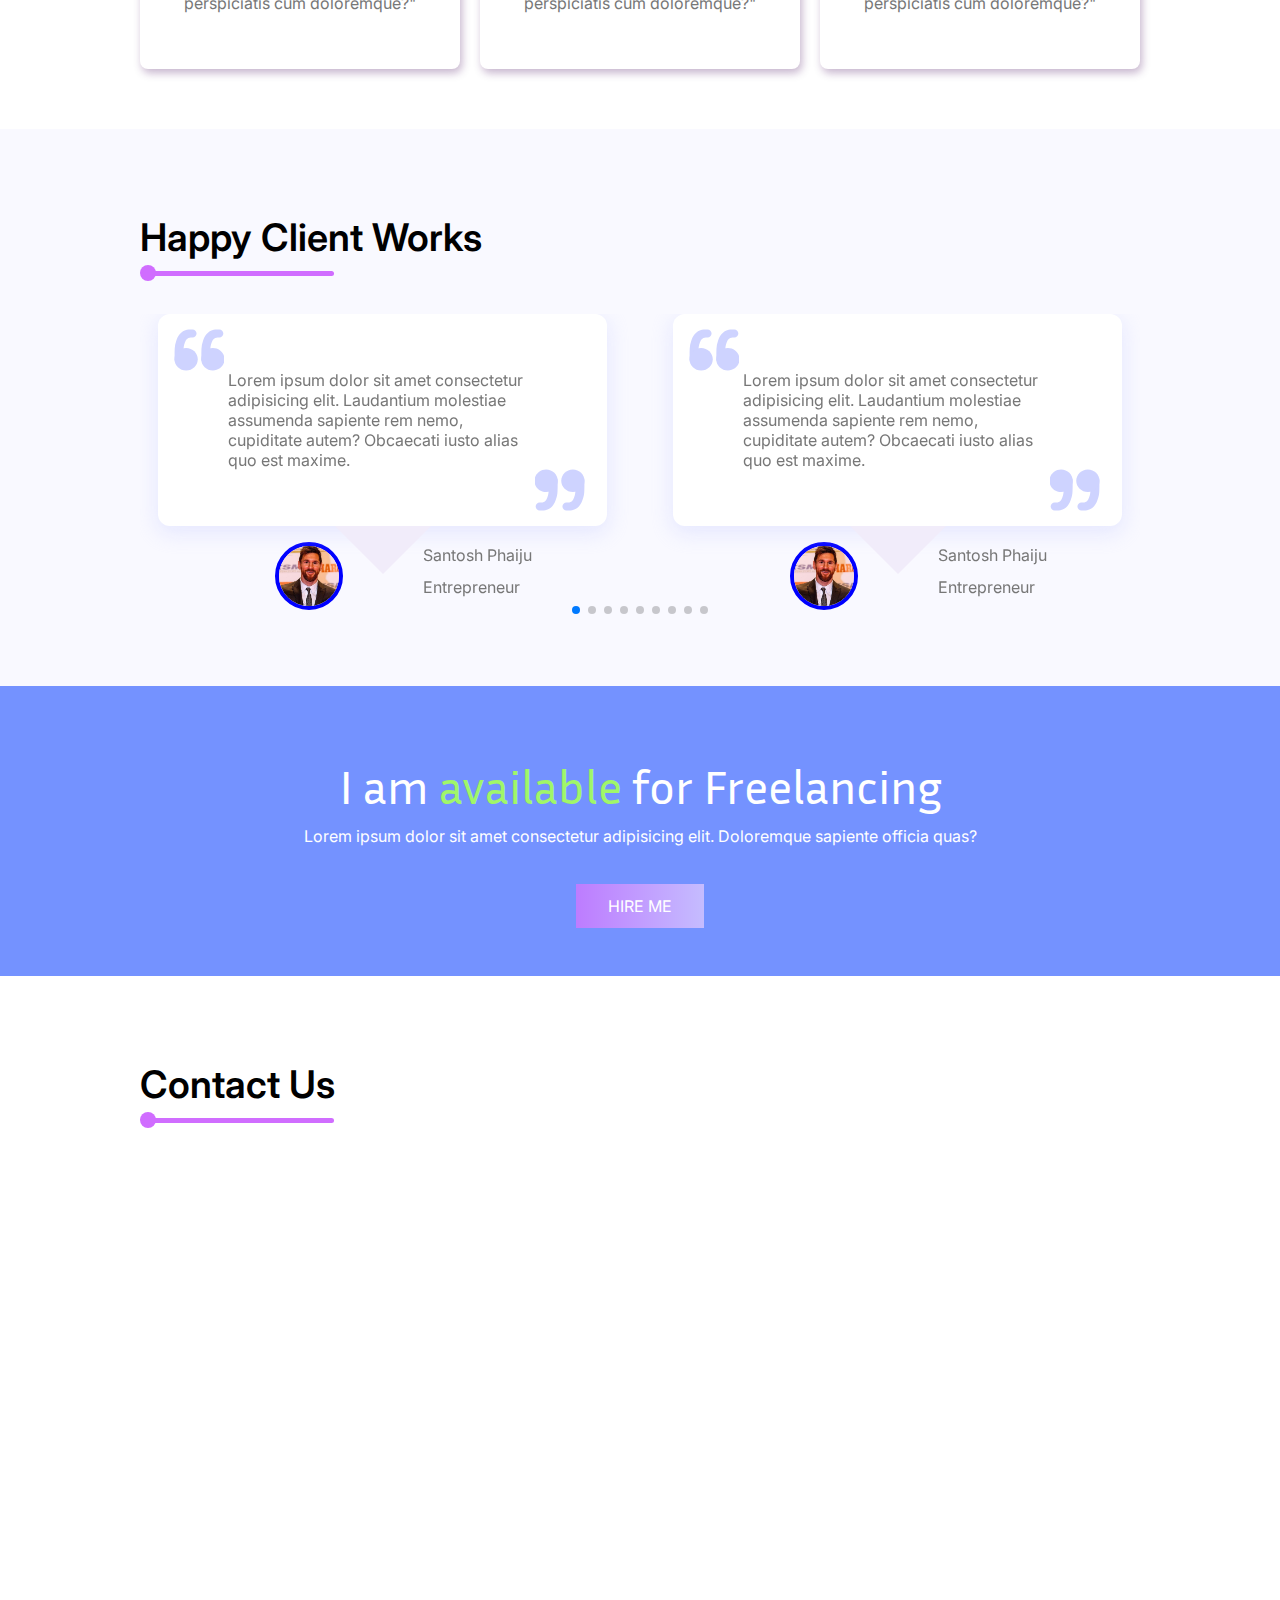
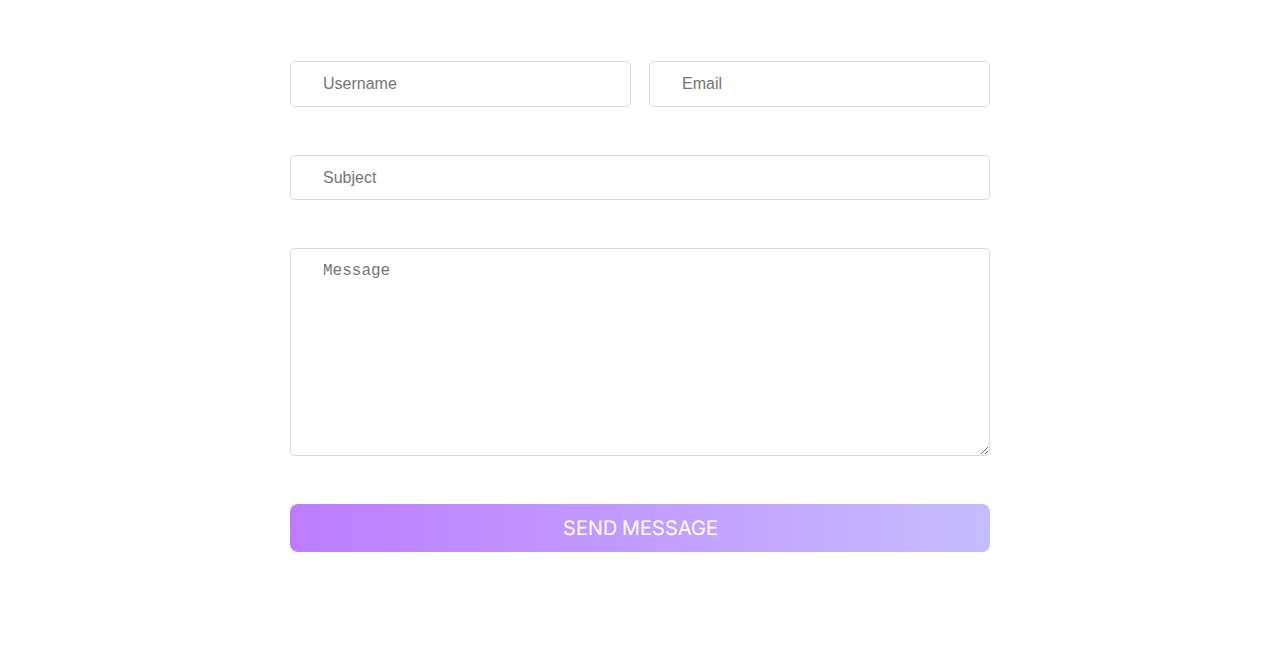
==== commit fd8f600b: "contact section completed" ====
--- a/index.html
+++ b/index.html
@@ -501,7 +501,7 @@
       </div>
 
       <form action="">
-        <div class="formGroup">
+        <div class="formGroup form-two-column">
           <input
             type="text"
             placeholder="Username"
--- a/css/style.css
+++ b/css/style.css
@@ -565,4 +565,54 @@
 .section-contact-us .map {
   width: 100%;
   margin-top: 60px;
+}
+.section-contact-us form {
+  margin-top: 20px;
+  padding: 40px 80px;
+  width: 70%;
+  margin: 0px auto;
+  display: flex;
+  flex-direction: column;
+  gap: 3rem;
+  font-family: "Inria Sans", sans-serif;
+}
+.section-contact-us form .form-two-column {
+  display: grid;
+  grid-template-columns: repeat(2, 1fr);
+  gap: 18px;
+}
+.section-contact-us form .formGroup {
+  width: 100%;
+  display: flex;
+}
+.section-contact-us form .formGroup input,
+.section-contact-us form .formGroup textarea {
+  padding: 0.8rem 2rem;
+  border: 0.1rem solid #d9d9d9;
+  border-radius: 5px;
+  font-size: 1rem;
+  width: 100%;
+  color: #01186e;
+}
+.section-contact-us form .formGroup input:focus,
+.section-contact-us form .formGroup textarea:focus {
+  outline: 0.1rem solid #760dff;
+}
+.section-contact-us form button {
+  background: linear-gradient(to left, #c5bcff, #bd7cff);
+  padding: 12px 32px;
+  border: none;
+  color: white;
+  font-size: 16px;
+  font-family: "Inter", sans-serif;
+  font-weight: 400;
+  border-radius: 8px;
+  cursor: pointer;
+  transition: all 0.3s ease-in-out;
+  cursor: pointer;
+  width: auto;
+  text-transform: uppercase;
+  font: 800;
+  font-family: "Inter", sans-serif;
+  font-size: 20px;
 }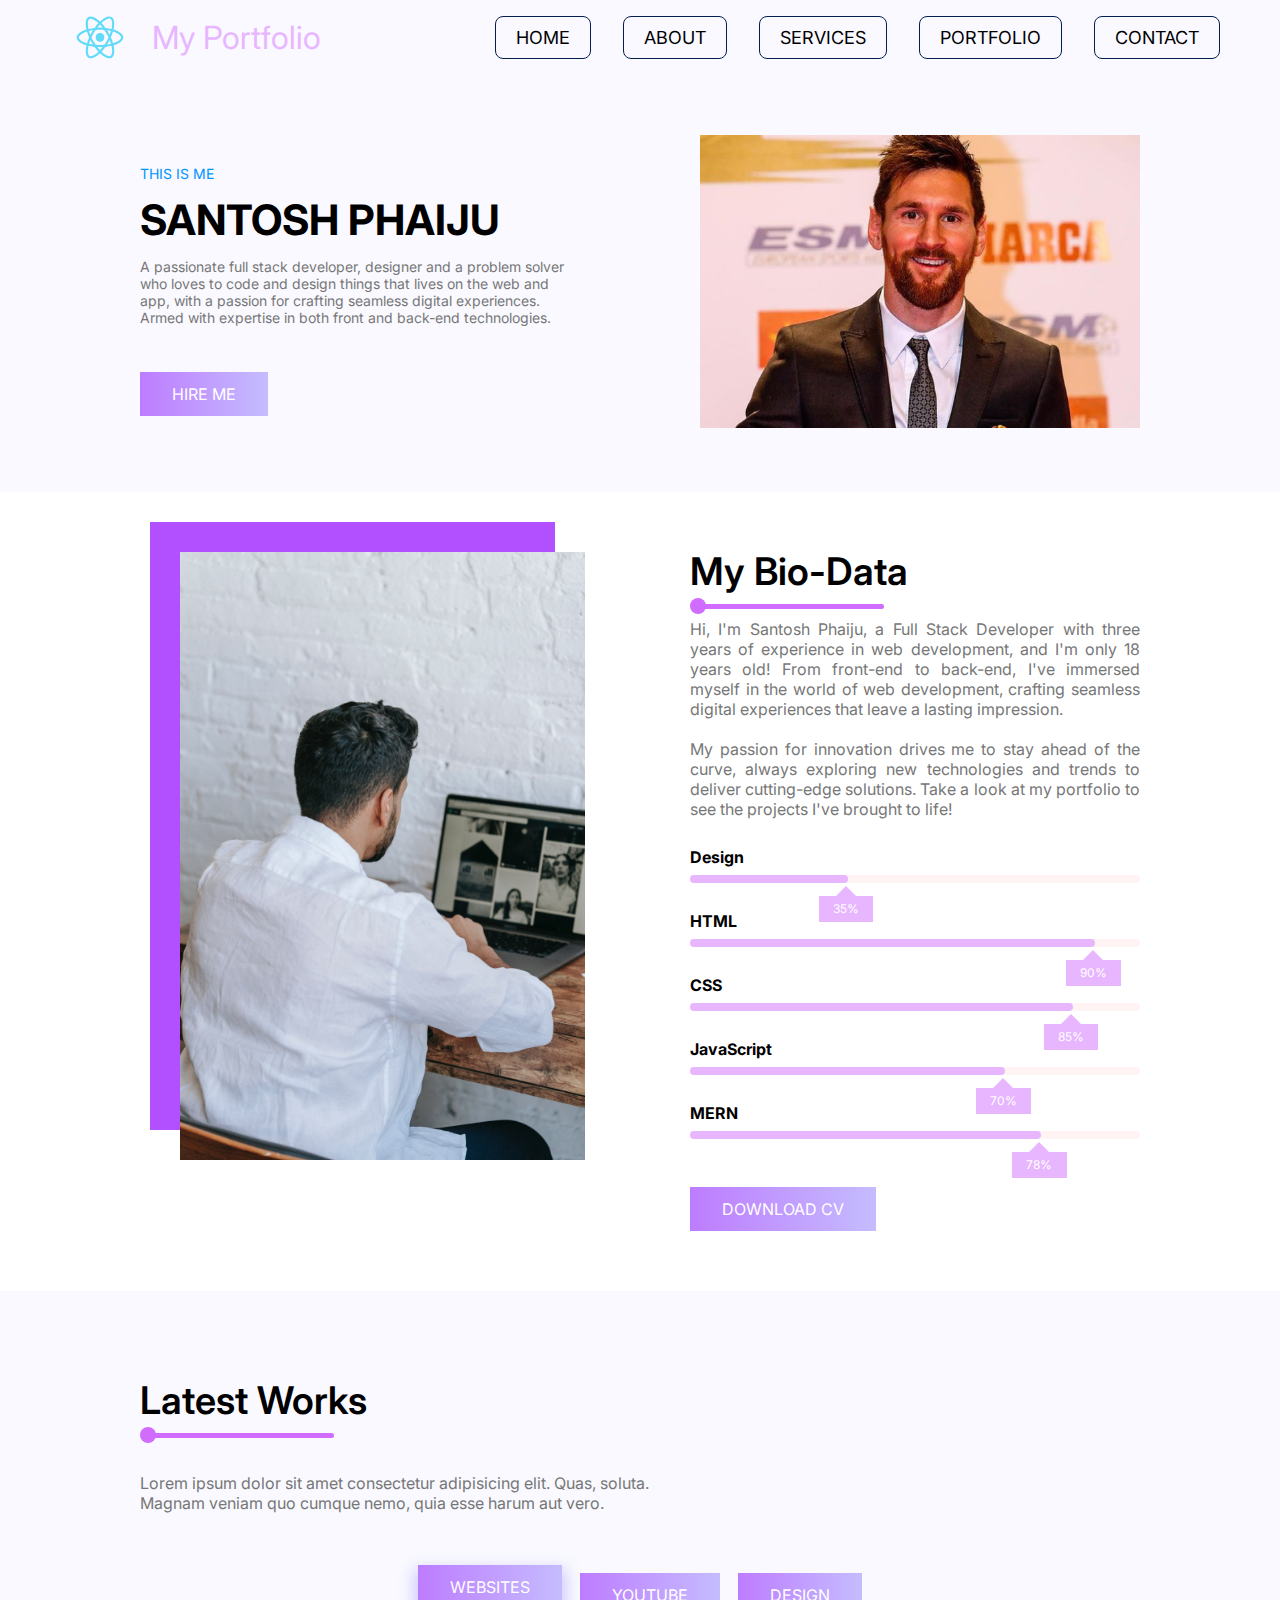
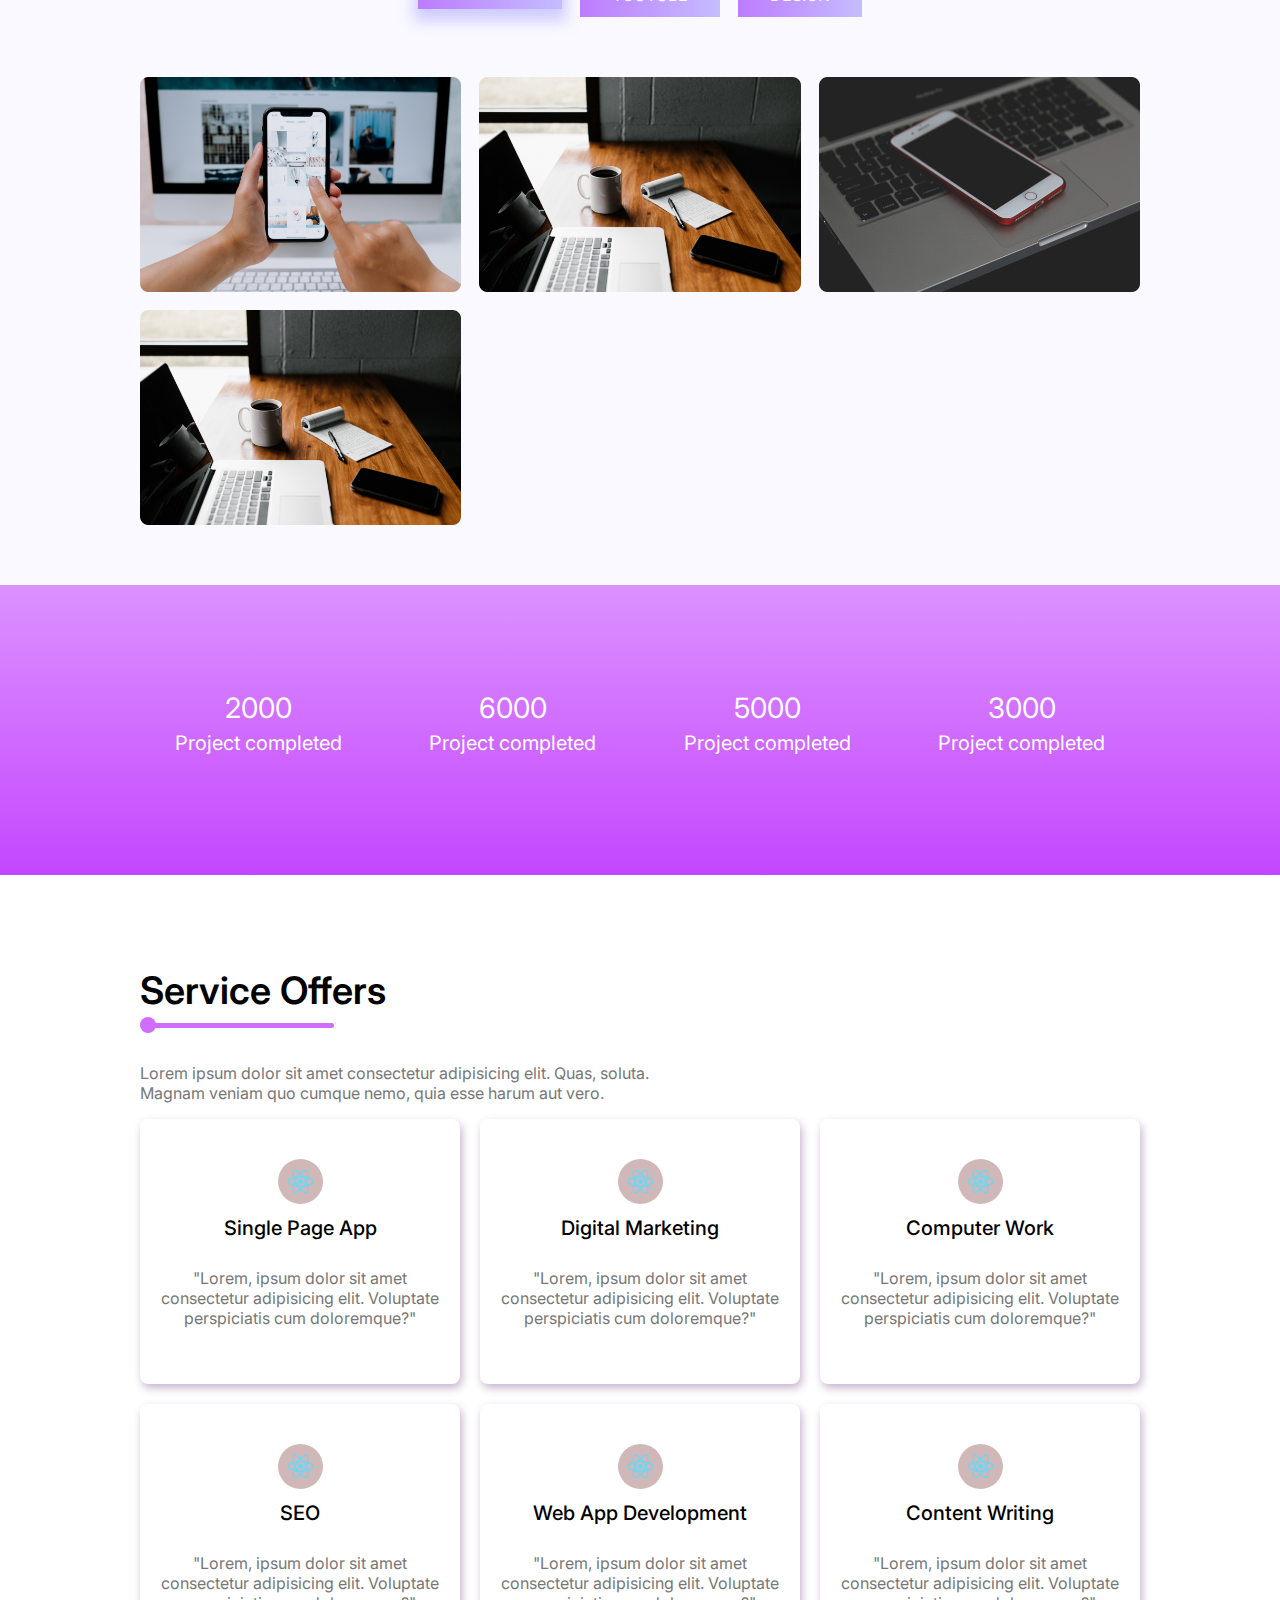
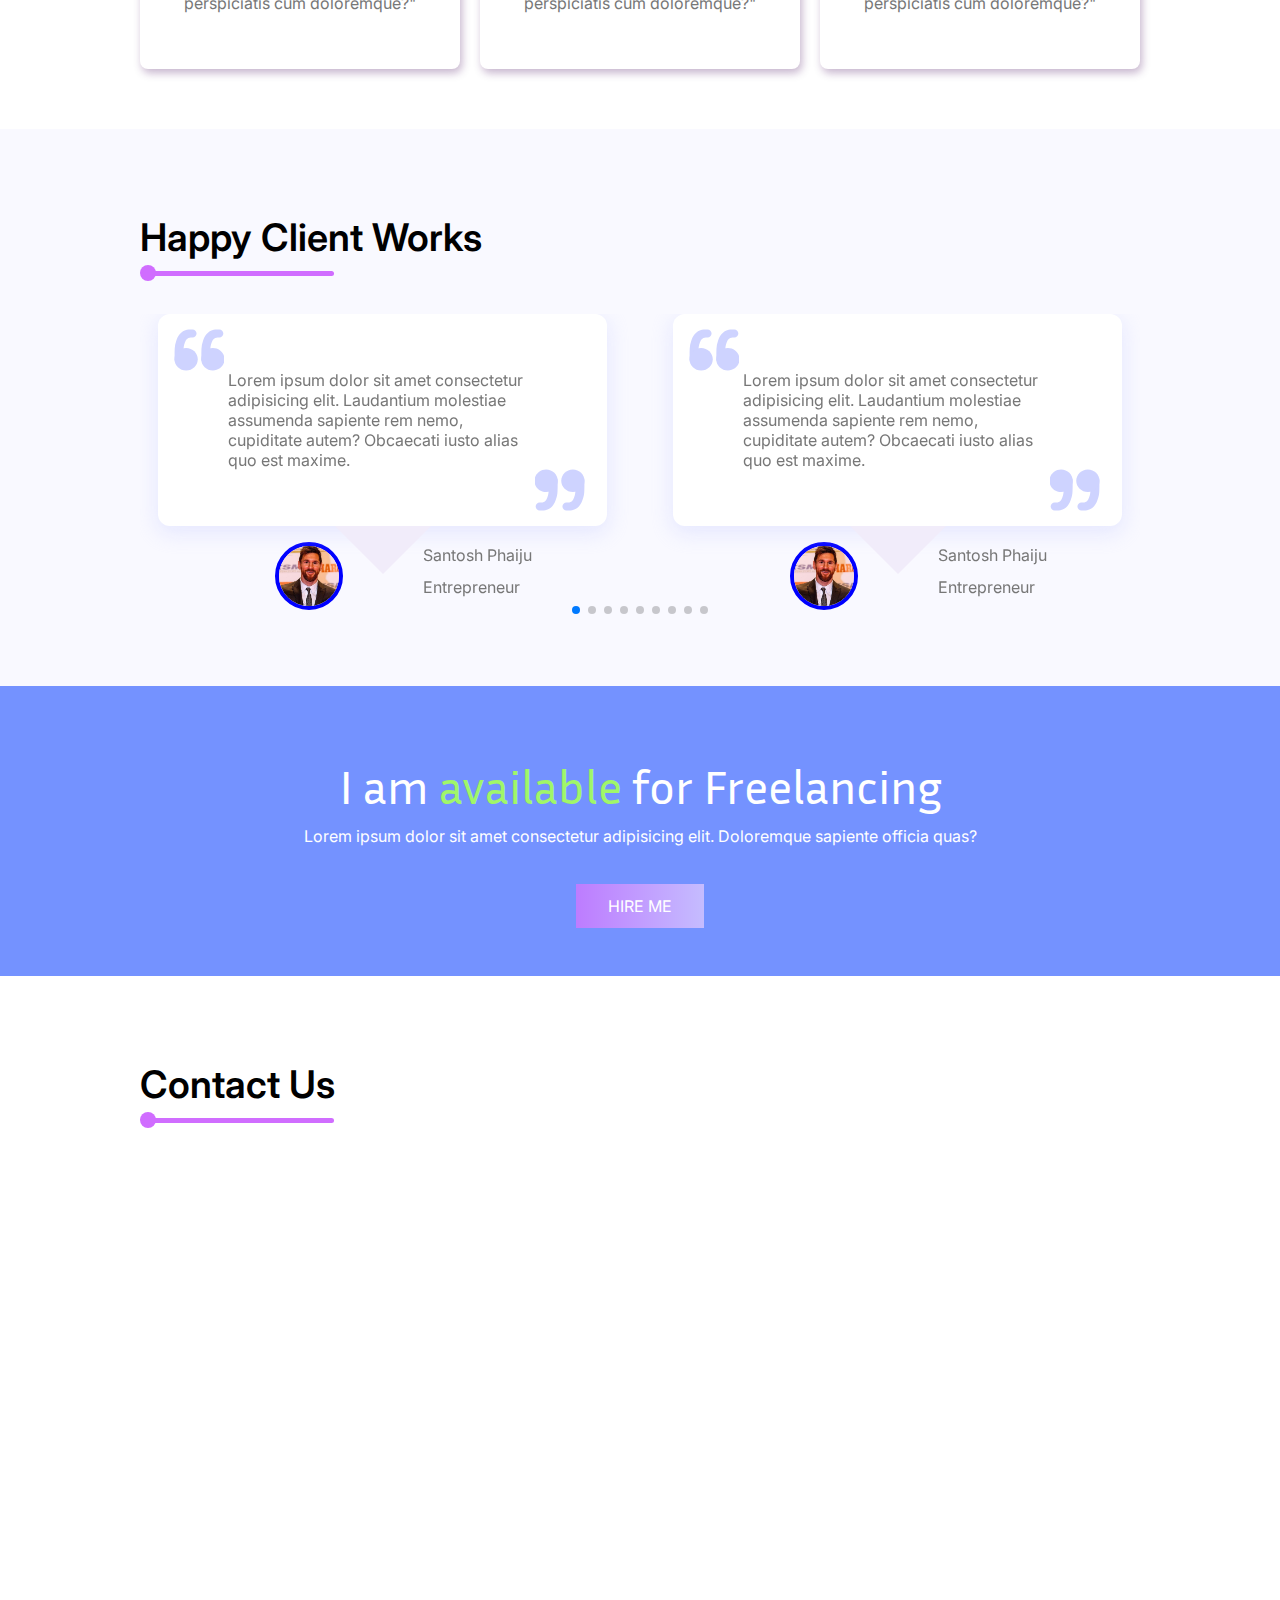
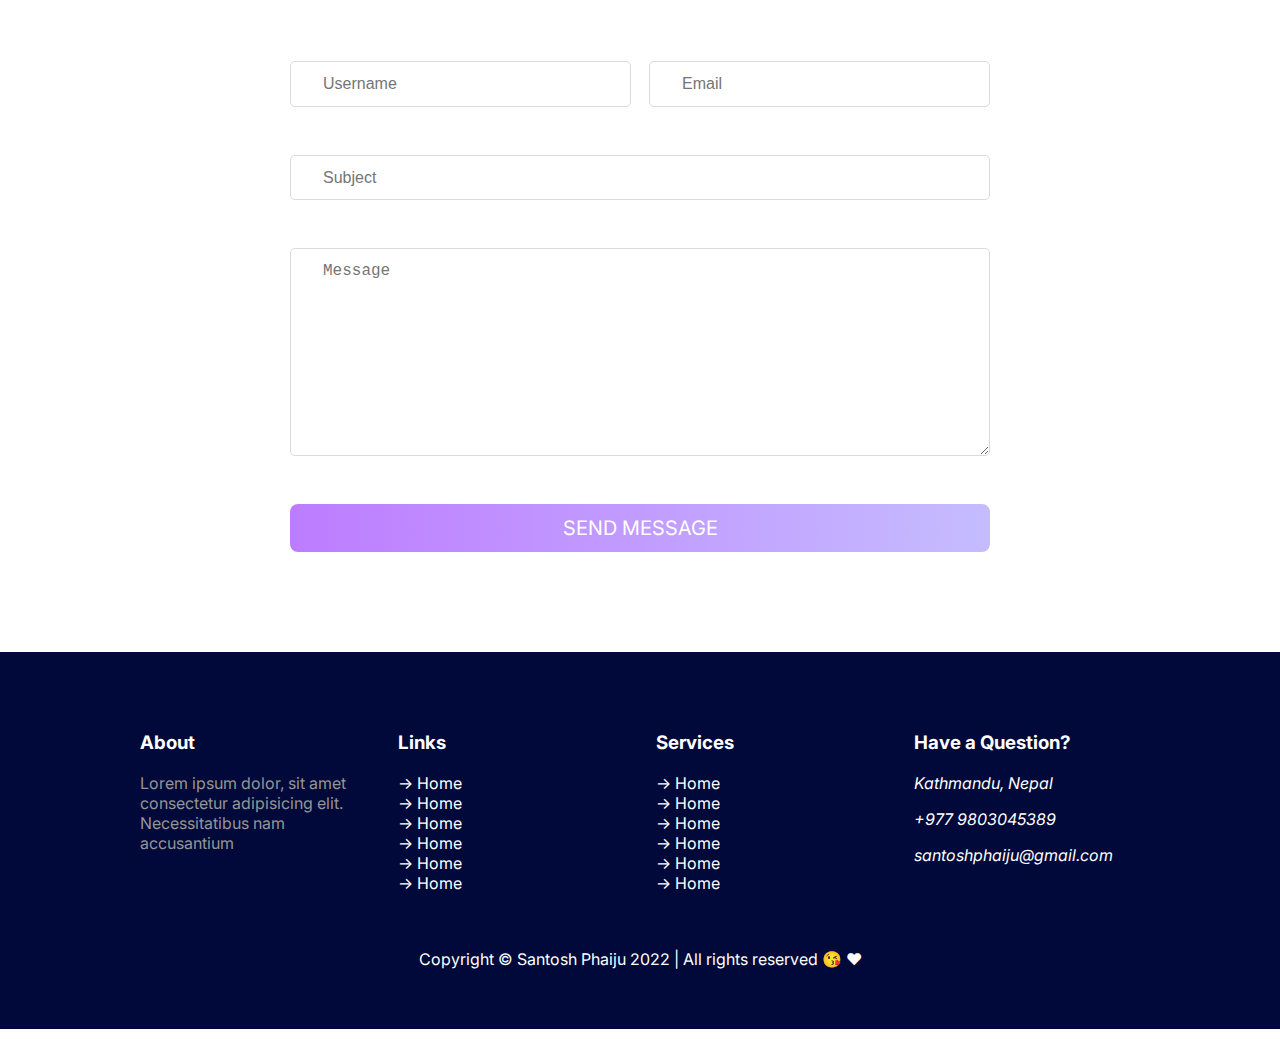
==== commit 38739192: "footer completed" ====
--- a/index.html
+++ b/index.html
@@ -527,14 +527,140 @@
           />
         </div>
         <div class="formGroup">
-          <textarea name="message" id="message" cols="30" rows="10" placeholder="Message"></textarea>
-        </div>
-
-        <button type="submit">
-          Send Message
-        </button>
+          <textarea
+            name="message"
+            id="message"
+            cols="30"
+            rows="10"
+            placeholder="Message"
+          ></textarea>
+        </div>
+
+        <button type="submit">Send Message</button>
       </form>
     </section>
+
+    <!-- FOOTER SECTION HERE -->
+    <footer class="footer">
+      <div class="container grid grid-four-column">
+        <div class="f-about">
+          <h3>About</h3>
+          <p>
+            Lorem ipsum dolor, sit amet consectetur adipisicing elit.
+            Necessitatibus nam accusantium
+          </p>
+        </div>
+        <!-- {/* end */} -->
+        <div class="f-links">
+          <h3>Links</h3>
+          <ul>
+            <li>
+              <a href="/">home</a>
+            </li>
+            <li>
+              <a href="/">home</a>
+            </li>
+            <li>
+              <a href="/">home</a>
+            </li>
+            <li>
+              <a href="/">home</a>
+            </li>
+            <li>
+              <a href="/">home</a>
+            </li>
+            <li>
+              <a href="/">home</a>
+            </li>
+          </ul>
+        </div>
+        <!-- {/* end */} -->
+
+        <div class="f-services">
+          <h3>Services</h3>
+          <ul>
+            <li>
+              <a href="/">home</a>
+            </li>
+            <li>
+              <a href="/">home</a>
+            </li>
+            <li>
+              <a href="/">home</a>
+            </li>
+            <li>
+              <a href="/">home</a>
+            </li>
+            <li>
+              <a href="/">home</a>
+            </li>
+            <li>
+              <a href="/">home</a>
+            </li>
+          </ul>
+        </div>
+        <!-- {/* end */} -->
+        <div class="f-address">
+          <h3>Have a Question?</h3>
+          <address>
+            <div>
+              <p>
+                <span>
+                  <a href="/">Kathmandu, Nepal</a>
+                </span>
+              </p>
+            </div>
+            <div>
+              <p>
+                <span>
+                  <a href="tel:+9779803045389">+977 9803045389</a>
+                </span>
+              </p>
+            </div>
+            <div>
+              <p>
+                <span>
+                  <a href="mailto:santoshphaiju@gmail.com">
+                    santoshphaiju@gmail.com
+                  </a>
+                </span>
+              </p>
+            </div>
+          </address>
+        </div>
+        <!-- {/* end */} -->
+      </div>
+
+      <div class="container">
+        <!-- <div class="f-social-icons">
+          <a
+            href="https://www.facebook.com/santoshphaiju/"
+            rel="noreferrer"
+            target="_blank"
+          >
+            <ion-icon class="icons" name="logo-facebook"></ion-icon>
+          </a>
+          <a
+            href="https://www.instagram.com/santoshphaiju/"
+            rel="noreferrer"
+            target="_blank"
+          >
+            <ion-icon class="icons" name="logo-instagram"></ion-icon>
+          </a>
+          <a
+            href="https://www.youtube.com/channel/UCByGWpesZxihcadhkU4sYzQ"
+            rel="noreferrer"
+            target="_blank"
+          >
+            <ion-icon class="icons" name="logo-youtube"></ion-icon>
+          </a>
+        </div> -->
+
+        <div class="f-rights">
+          Copyright &copy; Santosh Phaiju 2022 | All rights reserved 😘 ❤
+        </div>
+      </div>
+    </footer>
 
     <!-- Swiper JS -->
     <script src="https://cdn.jsdelivr.net/npm/swiper@11/swiper-bundle.min.js"></script>
--- a/css/style.css
+++ b/css/style.css
@@ -615,4 +615,61 @@
   font: 800;
   font-family: "Inter", sans-serif;
   font-size: 20px;
+}
+
+.footer {
+  padding: 60px 140px;
+  background: #000939;
+  color: white;
+}
+.footer .grid-four-column {
+  display: grid;
+  grid-template-columns: repeat(4, 1fr);
+  gap: 2rem;
+}
+.footer .grid-four-column .f-about p {
+  color: #959595;
+}
+.footer .grid-four-column .f-links ul {
+  padding: 0px;
+}
+.footer .grid-four-column .f-links ul li {
+  list-style: none;
+  align-self: flex-start;
+}
+.footer .grid-four-column .f-links ul li a {
+  text-decoration: none;
+  color: white;
+  text-transform: capitalize;
+}
+.footer .grid-four-column .f-links ul li::before {
+  content: "->";
+}
+.footer .grid-four-column .f-services ul {
+  padding: 0px;
+}
+.footer .grid-four-column .f-services ul li {
+  list-style: none;
+  align-self: flex-start;
+}
+.footer .grid-four-column .f-services ul li a {
+  text-decoration: none;
+  color: white;
+  text-transform: capitalize;
+}
+.footer .grid-four-column .f-services ul li::before {
+  content: "->";
+}
+.footer .grid-four-column .f-address address div p span a {
+  text-decoration: none;
+  color: white;
+  font-style: italic;
+}
+.footer .f-rights {
+  margin: 0px auto;
+  margin-top: 40px;
+  width: 100%;
+  display: flex;
+  justify-content: center;
+  align-items: center;
 }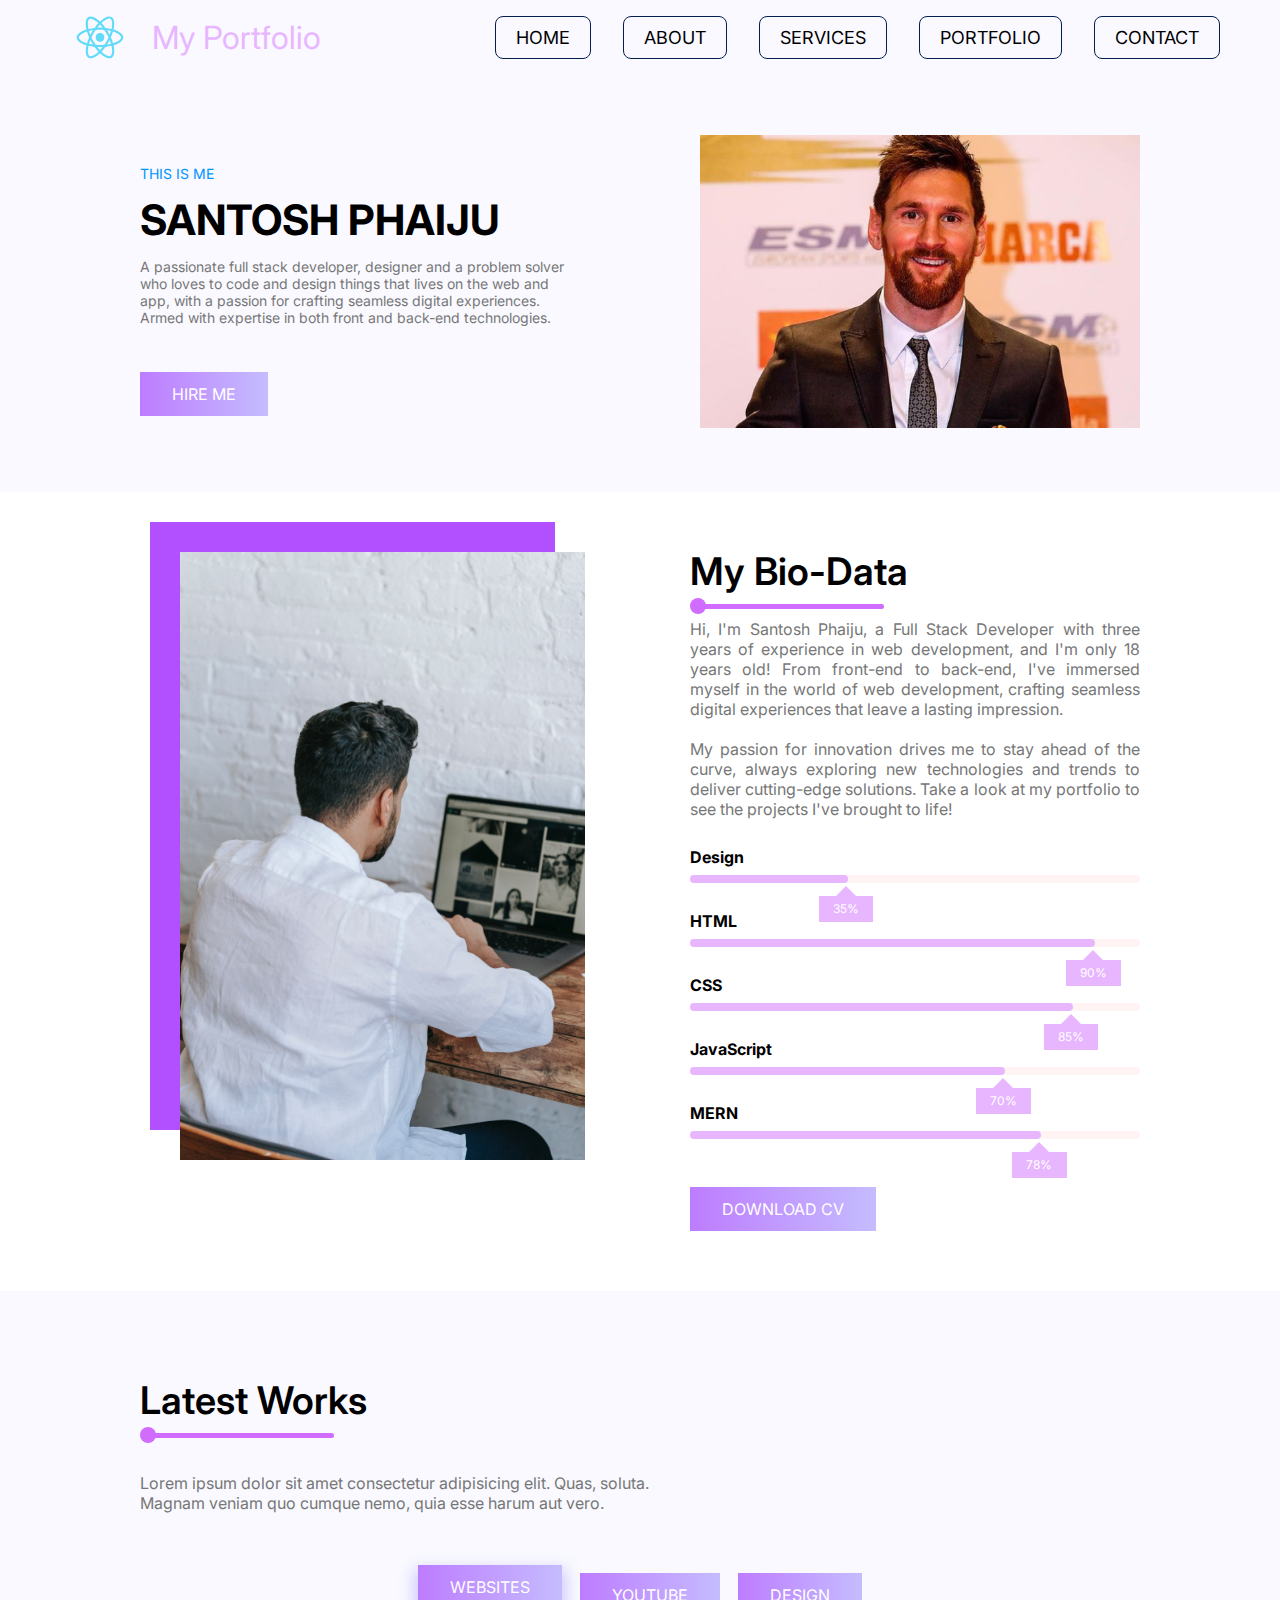
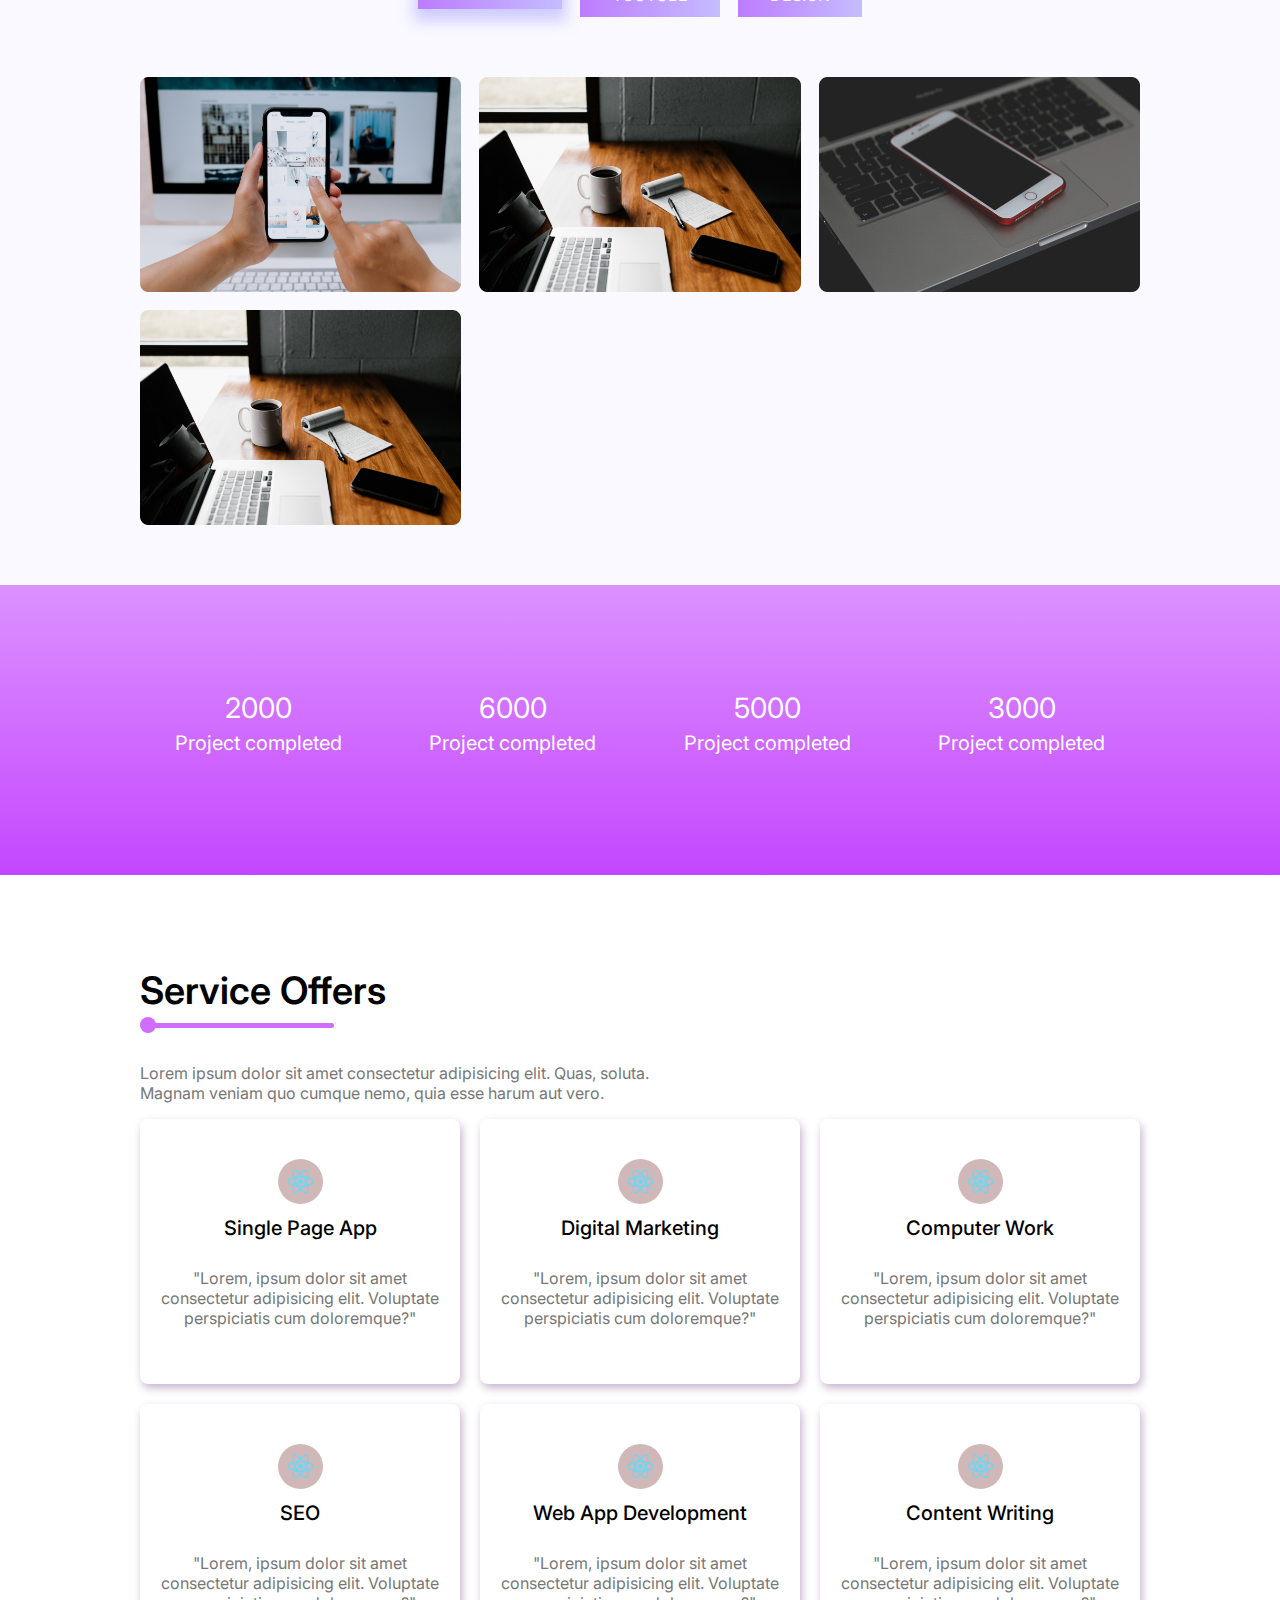
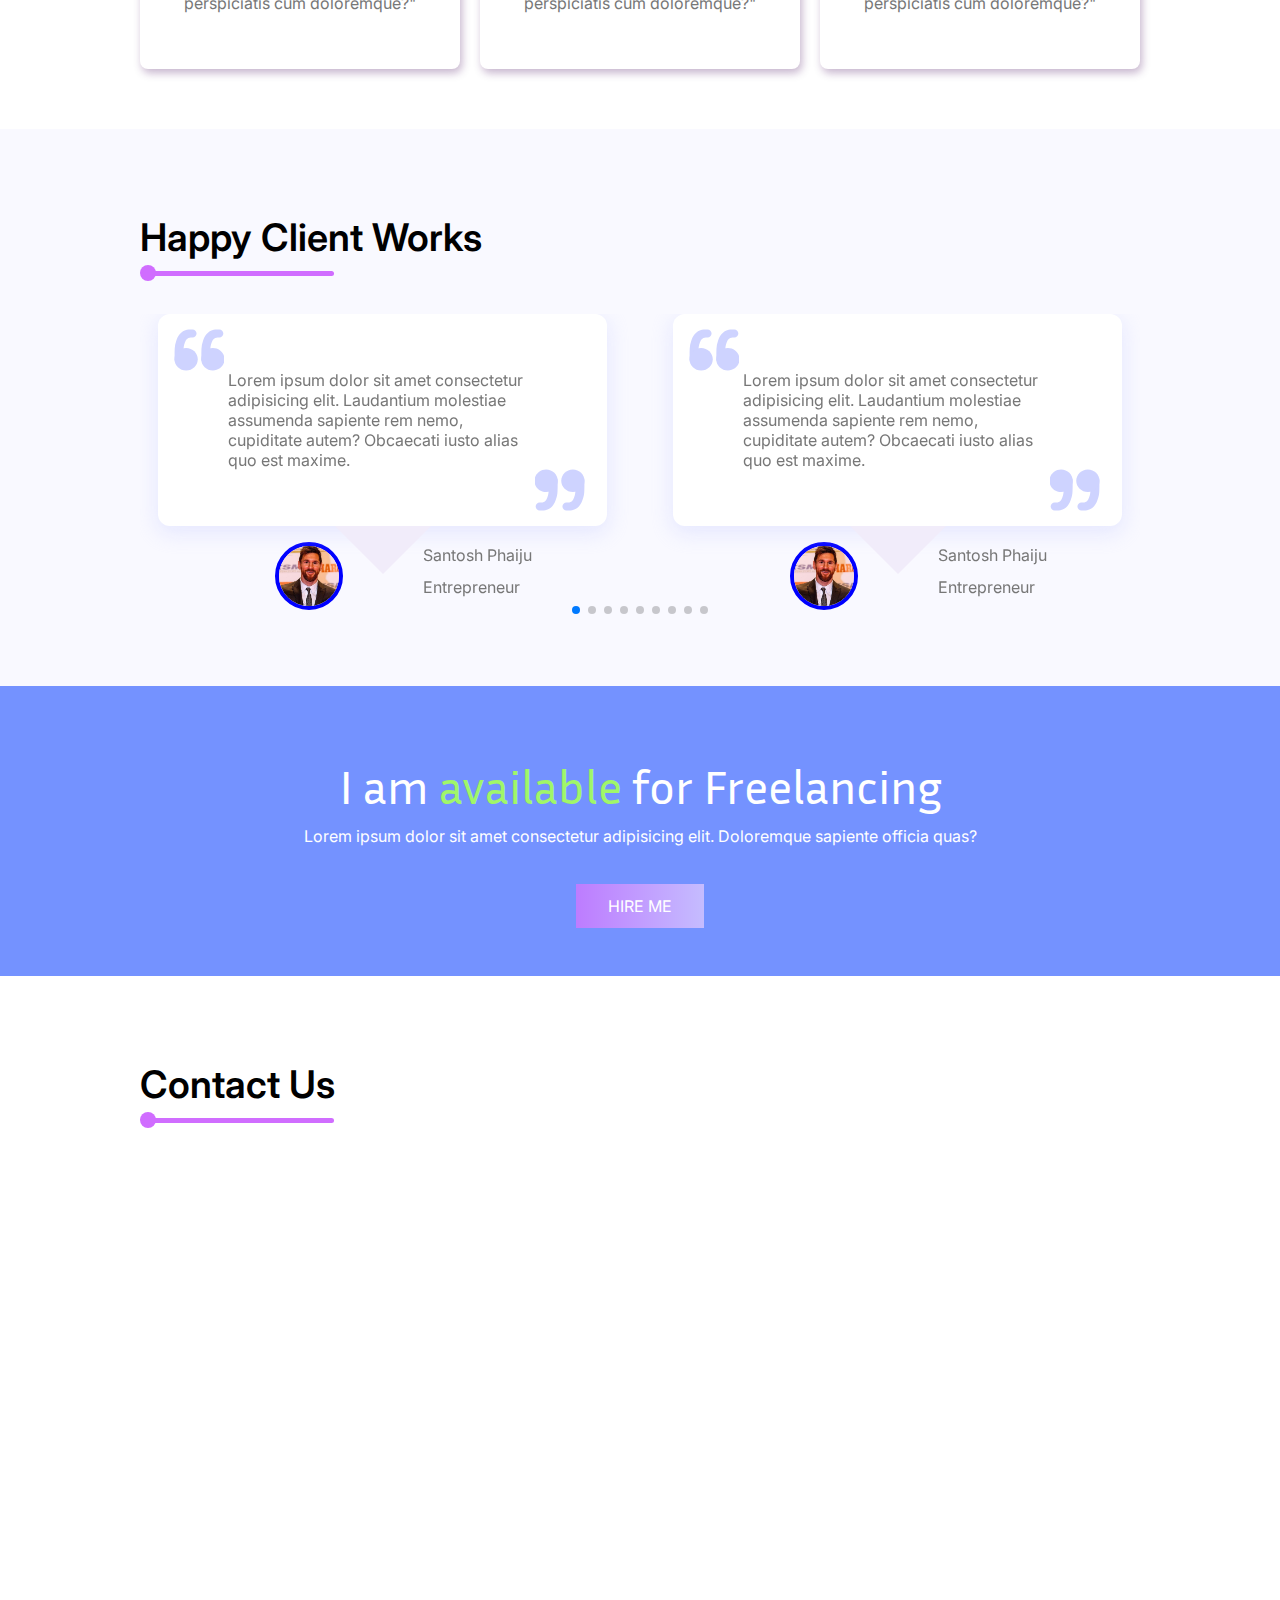
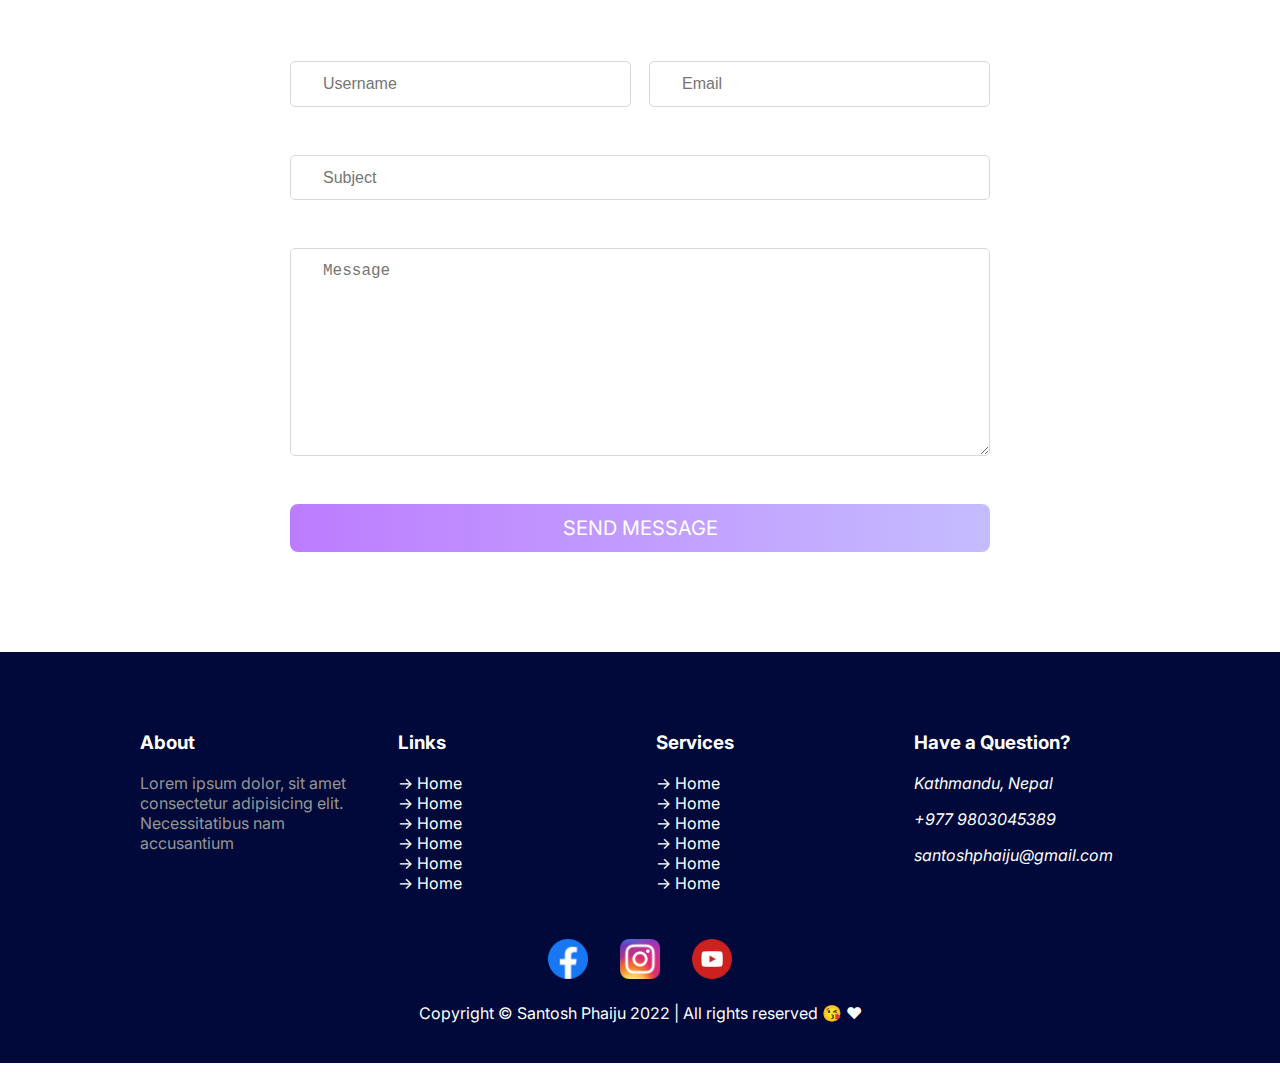
==== commit a3f7ad23: "starting responsiveness" ====
--- a/index.html
+++ b/index.html
@@ -632,29 +632,29 @@
       </div>
 
       <div class="container">
-        <!-- <div class="f-social-icons">
+        <div class="f-social-icons">
           <a
             href="https://www.facebook.com/santoshphaiju/"
             rel="noreferrer"
             target="_blank"
           >
-            <ion-icon class="icons" name="logo-facebook"></ion-icon>
+            <img src="./images/facebook.png" alt="facebook icon" />
           </a>
           <a
             href="https://www.instagram.com/santoshphaiju/"
             rel="noreferrer"
             target="_blank"
           >
-            <ion-icon class="icons" name="logo-instagram"></ion-icon>
+            <img src="./images/instagram.png" alt="instagram icon" />
           </a>
           <a
             href="https://www.youtube.com/channel/UCByGWpesZxihcadhkU4sYzQ"
             rel="noreferrer"
             target="_blank"
           >
-            <ion-icon class="icons" name="logo-youtube"></ion-icon>
+            <img src="./images/youtube.png" alt="youtube icon" />
           </a>
-        </div> -->
+        </div>
 
         <div class="f-rights">
           Copyright &copy; Santosh Phaiju 2022 | All rights reserved 😘 ❤
--- a/css/style.css
+++ b/css/style.css
@@ -25,6 +25,11 @@
   align-items: center;
   gap: 12px;
 }
+@media (max-width: 1200px) {
+  header .logo {
+    gap: 8px;
+  }
+}
 header .logo img {
   width: 80px;
   height: auto;
@@ -35,11 +40,21 @@
   font-weight: 400;
   font-family: "Inter", sans-serif;
 }
+@media (max-width: 1200px) {
+  header .logo .heading {
+    font-size: 28px;
+  }
+}
 header nav ul {
   display: flex;
   justify-content: center;
   align-items: center;
   gap: 32px;
+}
+@media (max-width: 1200px) {
+  header nav ul {
+    gap: 12px;
+  }
 }
 header nav ul li {
   list-style: none;
@@ -48,6 +63,11 @@
   border-radius: 8px;
   transition: all 0.3s ease-in-out;
   cursor: pointer;
+}
+@media (max-width: 1200px) {
+  header nav ul li {
+    padding: 6px 12px;
+  }
 }
 header nav ul li a {
   text-decoration: none;
@@ -667,9 +687,22 @@
 }
 .footer .f-rights {
   margin: 0px auto;
-  margin-top: 40px;
+  margin-top: 20px;
+  margin-bottom: -20px;
   width: 100%;
   display: flex;
   justify-content: center;
   align-items: center;
+}
+.footer .container .f-social-icons {
+  margin-top: 30px;
+  width: 100%;
+  display: flex;
+  justify-content: center;
+  align-items: center;
+  gap: 32px;
+}
+.footer .container .f-social-icons a img {
+  width: 40px;
+  height: 40px;
 }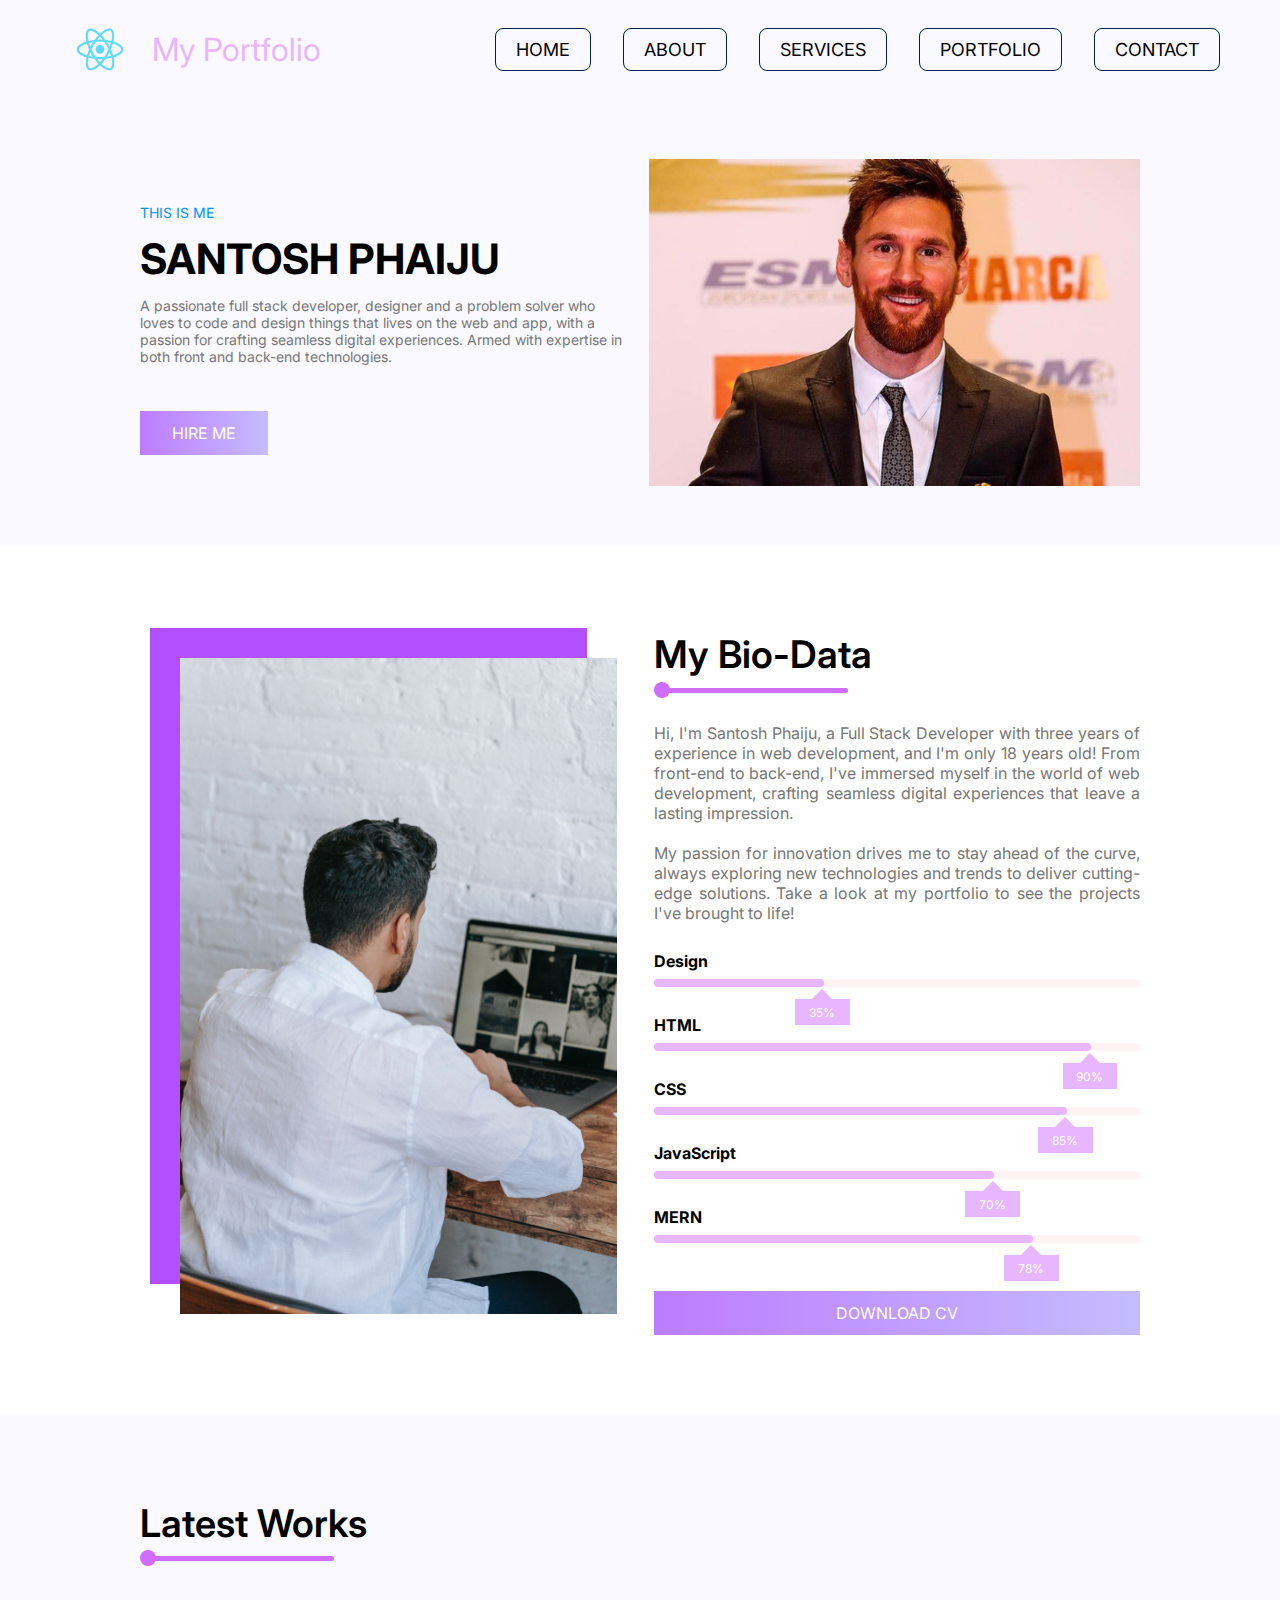
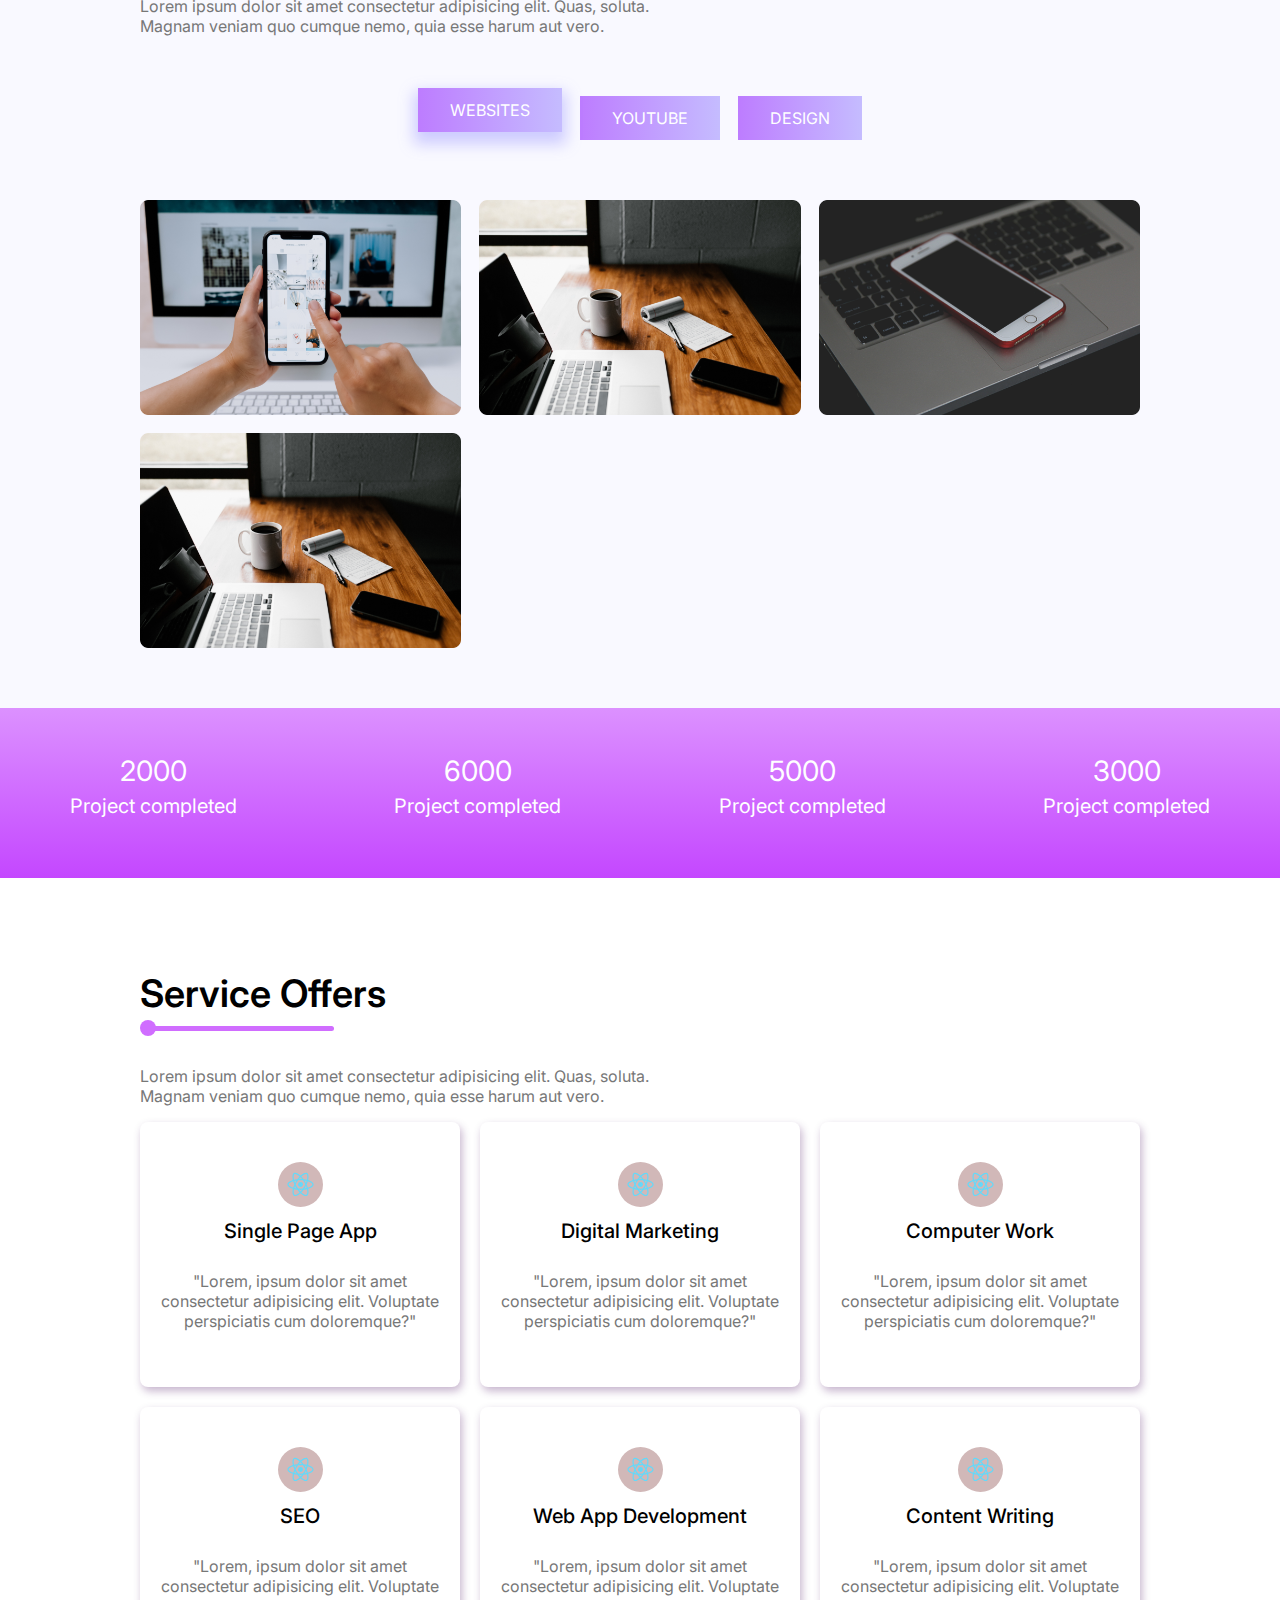
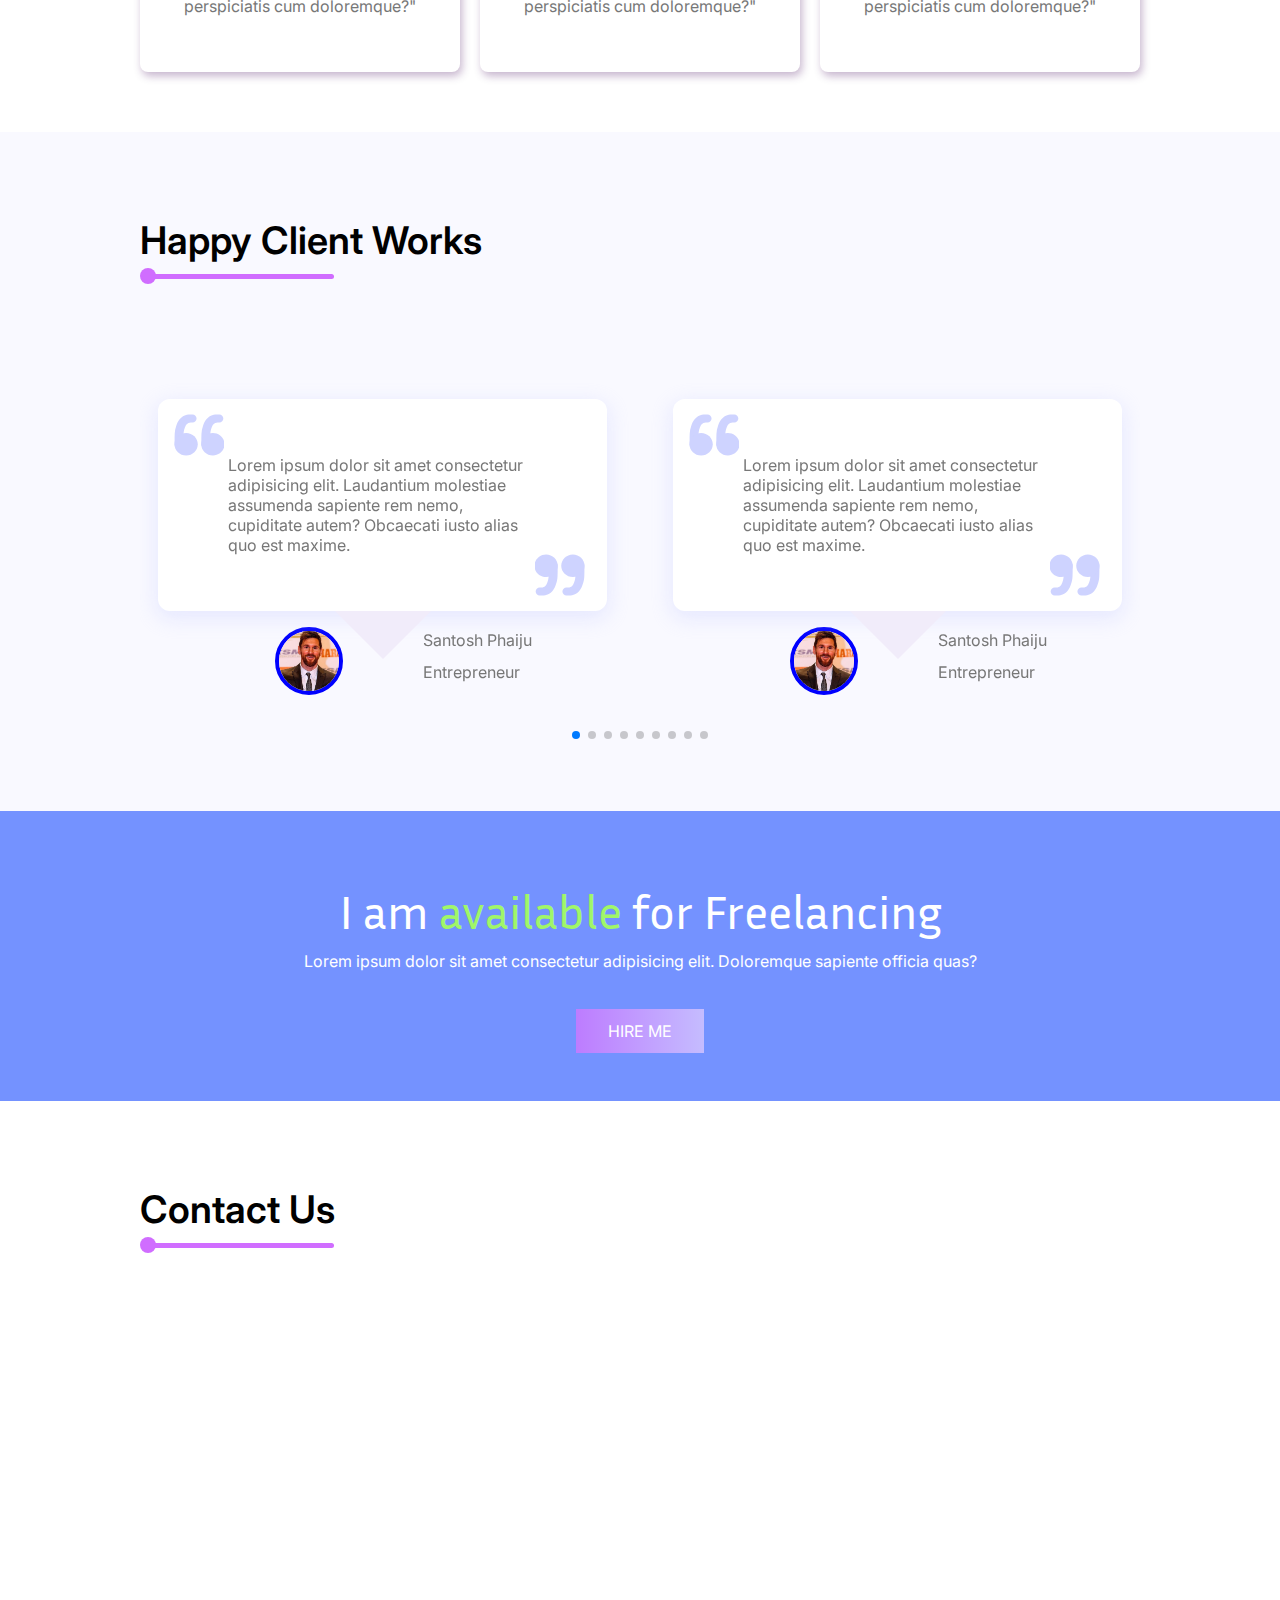
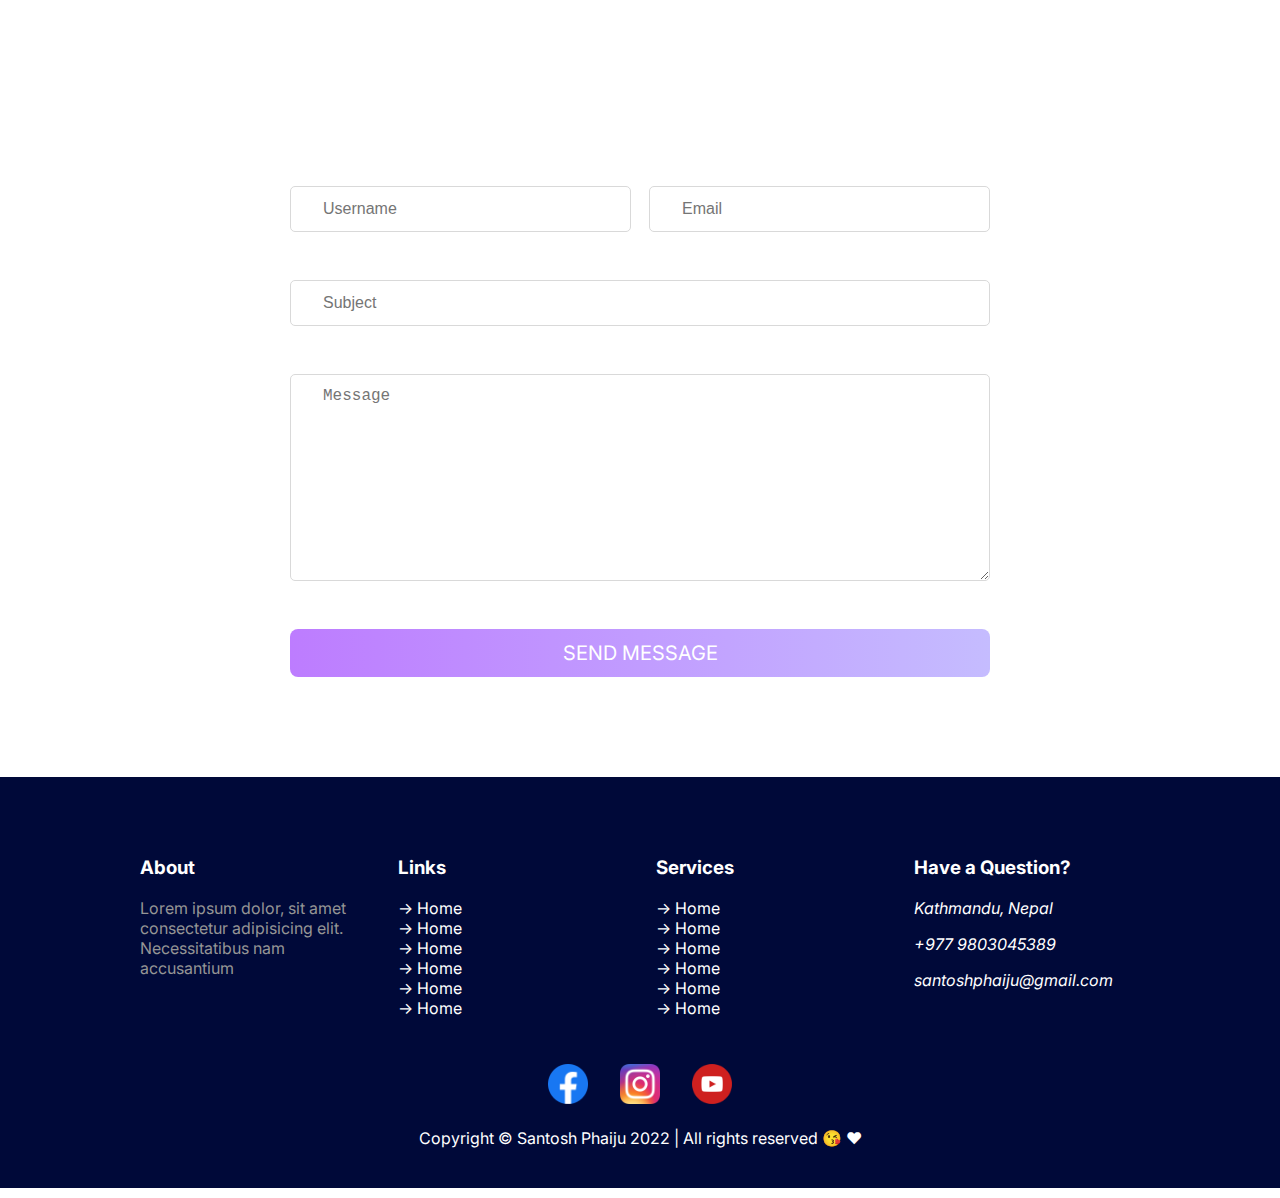
==== commit de31e029: "made 50% reponsive" ====
--- a/index.html
+++ b/index.html
@@ -55,11 +55,17 @@
           <li><a href="./contactus.html">contact</a></li>
         </ul>
       </nav>
+
+      <div class="hamburgerMenu">
+        <div></div>
+        <div></div>
+        <div></div>
+      </div>
     </header>
 
     <!-- =============== HERO SECTION CODE HERE ================ -->
 
-    <section class="hero">
+    <section class="hero section">
       <div class="left">
         <p class="smallIntro">THIS IS ME</p>
         <div class="introName">SANTOSH PHAIJU</div>
@@ -78,7 +84,7 @@
     </section>
 
     <!-- =============== BIO DATA SECTION STARTS HERE =============== -->
-    <section class="bioData">
+    <section class="bioData section">
       <div class="left">
         <div class="image">
           <img src="./images/bioimg.jpg" alt="mybioimagehere..." />
@@ -141,7 +147,7 @@
     </section>
 
     <!-- =============== BIO DATA SECTION STARTS HERE =============== -->
-    <section class="portfolio">
+    <section class="portfolio section">
       <h1 class="commonHeading">Latest Works</h1>
       <p>
         Lorem ipsum dolor sit amet consectetur adipisicing elit. Quas, soluta.
@@ -172,7 +178,7 @@
 
     <!-- NUMBER COUNTS SECTION HERE -->
 
-    <div id="counter-section" class="section-work-data">
+    <div id="counter-section section" class="section-work-data">
       <div class="numbers">
         <div class="numberDiv">
           <h2 id="counter">2000</h2>
@@ -195,7 +201,7 @@
 
     <!-- SERVICES SECTION HERE -->
 
-    <div class="section-services">
+    <div class="section-services section">
       <div class="service-container">
         <div class="services-text">
           <h2 class="commonHeading">Service Offers</h2>
@@ -258,7 +264,7 @@
     </div>
 
     <!-- TESTIMONIAL SECTION STARTING HERE -->
-    <section class="testimonial">
+    <section class="testimonial section">
       <h1 class="commonHeading">Happy Client Works</h1>
       <div class="swiper mySwiper">
         <div class="swiper-wrapper">
@@ -471,7 +477,7 @@
 
     <!-- FREELNACING SECTION STARTS HERE -->
 
-    <section class="section-freelancing">
+    <section class="section-freelancing section">
       <div class="overlay"></div>
       <div class="container">
         <h2>I am <span>available</span> for Freelancing</h2>
@@ -485,7 +491,7 @@
 
     <!-- CONTACT US SECTION STARTS HERE -->
 
-    <section class="section-contact-us">
+    <section class="section-contact-us section">
       <h1 class="commonHeading">Contact Us</h1>
 
       <div class="map">
@@ -541,7 +547,7 @@
     </section>
 
     <!-- FOOTER SECTION HERE -->
-    <footer class="footer">
+    <footer class="footer section">
       <div class="container grid grid-four-column">
         <div class="f-about">
           <h3>About</h3>
--- a/css/style.css
+++ b/css/style.css
@@ -7,16 +7,56 @@
   font-family: "Inter", sans-serif;
 }
 
+.section {
+  padding: 60px 140px;
+}
+@media (max-width: 1200px) {
+  .section {
+    padding: 50px 100px;
+  }
+}
+@media (max-width: 960px) {
+  .section {
+    padding: 40px 60px;
+  }
+}
+@media (max-width: 720px) {
+  .section {
+    padding: 40px 40px;
+  }
+}
+@media (max-width: 480px) {
+  .section {
+    padding: 30px 20px;
+  }
+}
+@media (max-width: 0px) {
+  .section {
+    padding: 20px 10px;
+  }
+}
+
 /* =============== HEADER CSS CODE =============== */
 header {
   width: auto;
-  padding: 0px 60px;
+  padding: 12px 60px;
   height: auto;
   font-family: "Inter", sans-serif;
   display: flex;
   justify-content: space-between;
   align-items: center;
   background: #f9f9ff;
+  box-sizing: border-box;
+}
+@media (max-width: 1200px) {
+  header {
+    padding: 8px 55px;
+  }
+}
+@media (max-width: 960px) {
+  header {
+    padding: 8px 40px;
+  }
 }
 header .logo {
   height: auto;
@@ -42,7 +82,15 @@
 }
 @media (max-width: 1200px) {
   header .logo .heading {
-    font-size: 28px;
+    font-size: 26px;
+  }
+}
+header nav {
+  display: block;
+}
+@media (max-width: 960px) {
+  header nav {
+    display: none;
   }
 }
 header nav ul {
@@ -85,19 +133,49 @@
 header nav ul li:hover a {
   color: white;
 }
+header .hamburgerMenu {
+  display: none;
+}
+@media (max-width: 960px) {
+  header .hamburgerMenu {
+    display: flex;
+    flex-direction: column;
+    justify-content: center;
+    align-items: center;
+    gap: 6px;
+    cursor: pointer;
+  }
+}
+header .hamburgerMenu div {
+  height: 2px;
+  width: 30px;
+  background: black;
+}
 
 .hero {
   width: auto;
   background-color: #f9f9ff;
-  display: flex;
-  padding: 60px 140px;
-  justify-content: space-between;
-  align-items: center;
-  gap: 14px;
+  display: grid;
+  grid-template-columns: repeat(2, 1fr);
+  gap: 18px;
+}
+@media (max-width: 720px) {
+  .hero {
+    grid-template-columns: 1fr;
+  }
 }
 .hero .left {
   height: auto;
-  width: 44%;
+  width: 100%;
+  display: flex;
+  align-items: start;
+  justify-content: center;
+  flex-direction: column;
+}
+@media (max-width: 720px) {
+  .hero .left {
+    order: 2;
+  }
 }
 .hero .left .smallIntro {
   font-size: 14px;
@@ -110,6 +188,21 @@
   letter-spacing: 0px;
   line-height: 48px;
 }
+@media (max-width: 960px) {
+  .hero .left .introName {
+    font-size: 32px;
+  }
+}
+@media (max-width: 720px) {
+  .hero .left .introName {
+    font-size: 28px;
+  }
+}
+@media (max-width: 480px) {
+  .hero .left .introName {
+    font-size: 24px;
+  }
+}
 .hero .left .shortBio {
   font-size: 14px;
   color: #777777;
@@ -128,6 +221,12 @@
   cursor: pointer;
   margin-top: 32px;
 }
+@media (max-width: 720px) {
+  .hero .left .hireMeBtn {
+    padding: 10px 26px;
+    font-size: 14px;
+  }
+}
 .hero .left .hireMeBtn:hover {
   box-shadow: 4px 8px 8px 0px rgba(140, 134, 255, 0.4);
   scale: 110%;
@@ -135,34 +234,64 @@
 }
 .hero .right {
   height: auto;
-  width: 44%;
+  width: 100%;
+  display: flex;
+  justify-content: center;
+  align-items: center;
+}
+@media (max-width: 720px) {
+  .hero .right {
+    order: 1;
+  }
 }
 .hero .right img {
   width: 100%;
-  height: 100%;
+  height: auto;
 }
 
 .bioData {
-  padding: 60px 140px;
   background: white;
-  display: flex;
-  justify-content: space-between;
-  align-items: start;
-  gap: 14px;
+  display: grid;
+  grid-template-columns: repeat(2, 1fr);
+  gap: 28px;
+}
+@media (max-width: 960px) {
+  .bioData {
+    grid-template-columns: 1fr;
+  }
 }
 .bioData .left {
-  width: 45%;
+  width: 100%;
   height: auto;
+  padding: 40px 0px;
+  display: flex;
+  justify-content: start;
+  align-items: center;
+  margin-top: 12px;
+}
+@media (max-width: 960px) {
+  .bioData .left {
+    order: 2;
+  }
 }
 .bioData .left .image {
   width: 100%;
-  height: auto;
   position: relative;
   display: flex;
   justify-content: flex-start;
 }
+@media (max-width: 960px) {
+  .bioData .left .image {
+    width: 80%;
+    margin: 0px auto;
+  }
+}
+@media (max-width: 720px) {
+  .bioData .left .image {
+    width: 90%;
+  }
+}
 .bioData .left .image img {
-  height: auto;
   width: 90%;
   z-index: 2;
   margin-left: 40px;
@@ -177,9 +306,17 @@
   z-index: 1;
 }
 .bioData .right {
-  width: 45%;
+  width: 100%;
   height: 100%;
-  margin-top: -30px;
+  margin-top: -10px;
+  display: flex;
+  flex-direction: column;
+  justify-content: center;
+}
+@media (max-width: 960px) {
+  .bioData .right {
+    order: 1;
+  }
 }
 .bioData .right .bioInfo {
   color: #777777;
@@ -284,6 +421,12 @@
   cursor: pointer;
   margin-top: 48px;
 }
+@media (max-width: 720px) {
+  .bioData .right .downloadCv {
+    padding: 10px 26px;
+    font-size: 14px;
+  }
+}
 .bioData .right .downloadCv:hover {
   box-shadow: 4px 8px 8px 0px rgba(140, 134, 255, 0.4);
   scale: 110%;
@@ -297,7 +440,11 @@
   color: black;
   position: relative;
 }
-
+@media (max-width: 720px) {
+  .commonHeading {
+    font-size: 32px;
+  }
+}
 .commonHeading::before {
   content: "";
   position: absolute;
@@ -308,7 +455,6 @@
   border-radius: 50%;
   background-color: #d06dff;
 }
-
 .commonHeading::after {
   content: "";
   position: absolute;
@@ -319,9 +465,14 @@
   border-radius: 10px;
   background-color: #d06dff;
 }
+@media (max-width: 720px) {
+  .commonHeading::after {
+    width: 10rem;
+    top: 126%;
+  }
+}
 
 .portfolio {
-  padding: 60px 140px;
   background-color: #f9f9ff;
 }
 .portfolio p {
@@ -330,12 +481,22 @@
   font-size: 16px;
   margin-top: 50px;
 }
+@media (max-width: 720px) {
+  .portfolio p {
+    width: 90%;
+  }
+}
 .portfolio .buttons {
   display: flex;
   justify-content: center;
   align-items: center;
   gap: 18px;
   margin: 60px auto;
+}
+@media (max-width: 720px) {
+  .portfolio .buttons {
+    gap: 12px;
+  }
 }
 .portfolio .buttons button {
   background: linear-gradient(to left, #c5bcff, #bd7cff);
@@ -350,15 +511,31 @@
   transition: all 0.3s ease-in-out;
   cursor: pointer;
 }
+@media (max-width: 720px) {
+  .portfolio .buttons button {
+    padding: 10px 26px;
+    font-size: 14px;
+  }
+}
 .portfolio .buttons #btn1 {
   box-shadow: 0px 8px 14px 4px rgba(140, 134, 255, 0.4);
   transform: translateY(-8px);
 }
 .portfolio .images {
   display: grid;
-  grid-template-columns: 1fr 1fr 1fr;
+  grid-template-columns: repeat(3, 1fr);
   gap: 18px;
   width: 100%;
+}
+@media (max-width: 720px) {
+  .portfolio .images {
+    grid-template-columns: repeat(2, 1fr);
+  }
+}
+@media (max-width: 480px) {
+  .portfolio .images {
+    grid-template-columns: repeat(1, 1fr);
+  }
 }
 .portfolio .images .image {
   width: auto;
@@ -369,7 +546,6 @@
 }
 
 .section-work-data {
-  padding: 60px 140px;
   background: linear-gradient(to bottom, #DC91FF, #C447FF);
 }
 .section-work-data .numbers {
@@ -378,6 +554,12 @@
   justify-content: center;
   gap: 18px;
   color: white;
+}
+@media (max-width: 720px) {
+  .section-work-data .numbers {
+    gap: 12px;
+    grid-template-columns: repeat(2, 1fr);
+  }
 }
 .section-work-data .numbers .numberDiv {
   text-align: center;
@@ -388,25 +570,47 @@
   font-size: 28px;
   line-height: 0px;
 }
+@media (max-width: 720px) {
+  .section-work-data .numbers .numberDiv h2 {
+    font-size: 24px;
+  }
+}
 .section-work-data .numbers .numberDiv p {
   font-size: 20px;
   font-weight: 400;
 }
-
-.section-services {
-  padding: 60px 140px;
-}
+@media (max-width: 720px) {
+  .section-work-data .numbers .numberDiv p {
+    font-size: 18px;
+  }
+}
+
 .section-services .service-container .services-text p {
   color: #777777;
   width: 55%;
   font-size: 16px;
   margin-top: 50px;
+}
+@media (max-width: 720px) {
+  .section-services .service-container .services-text p {
+    width: 90%;
+  }
 }
 .section-services .service-container .servicesDiv {
   display: grid;
   grid-template-columns: repeat(3, 1fr);
   gap: 20px;
 }
+@media (max-width: 720px) {
+  .section-services .service-container .servicesDiv {
+    grid-template-columns: repeat(2, 1fr);
+  }
+}
+@media (max-width: 480px) {
+  .section-services .service-container .servicesDiv {
+    grid-template-columns: repeat(1, 1fr);
+  }
+}
 .section-services .service-container .servicesDiv .service-item {
   display: flex;
   flex-direction: column;
@@ -416,6 +620,11 @@
   padding: 40px 12px;
   box-shadow: 2px 4px 8px 0px rgba(67, 5, 90, 0.3);
   border-radius: 8px;
+}
+@media (max-width: 720px) {
+  .section-services .service-container .servicesDiv .service-item {
+    padding: 20px 12px;
+  }
 }
 .section-services .service-container .servicesDiv .service-item img {
   height: 45px;
@@ -428,25 +637,34 @@
   font-weight: 500;
   line-height: 0px;
 }
+@media (max-width: 480px) {
+  .section-services .service-container .servicesDiv .service-item h3 {
+    font-size: 18px;
+  }
+}
 .section-services .service-container .servicesDiv .service-item p {
   line-height: 20px;
   text-align: center;
   font-size: 16px;
   color: #777777;
 }
+@media (max-width: 480px) {
+  .section-services .service-container .servicesDiv .service-item p {
+    font-size: 14px;
+  }
+}
 
 .testimonial {
-  padding: 60px 140px;
   background-color: #f9f9ff;
 }
 .testimonial .swiper {
   width: 100%;
   height: 100%;
-  margin-top: 6cqh;
+  margin-top: 6em;
 }
 
 .swiper-slide {
-  padding: 0px 0px;
+  padding: 40px 0px;
 }
 .swiper-slide .mainContainer {
   border-radius: 12px;
@@ -525,7 +743,6 @@
 }
 
 .section-freelancing {
-  padding: 60px 140px;
   background: url("../images/bgparallaz.jpg");
   background-repeat: no-repeat;
   background-size: 100%;
@@ -554,6 +771,11 @@
   font-family: "Inria Sans", sans-serif;
   color: white;
 }
+@media (max-width: 960px) {
+  .section-freelancing .container h2 {
+    font-size: 32px;
+  }
+}
 .section-freelancing .container h2 span {
   color: #a0f669;
 }
@@ -562,6 +784,11 @@
   color: white;
   font-size: 16px;
   font-family: "Inter", sans-serif;
+}
+@media (max-width: 960px) {
+  .section-freelancing .container p {
+    font-size: 14px;
+  }
 }
 .section-freelancing .container a {
   background: linear-gradient(to left, #c5bcff, #bd7cff);
@@ -578,10 +805,13 @@
   text-decoration: none;
   margin-top: 20px;
 }
-
-.section-contact-us {
-  padding: 60px 140px;
-}
+@media (max-width: 720px) {
+  .section-freelancing .container a {
+    padding: 10px 26px;
+    font-size: 14px;
+  }
+}
+
 .section-contact-us .map {
   width: 100%;
   margin-top: 60px;
@@ -636,9 +866,14 @@
   font-family: "Inter", sans-serif;
   font-size: 20px;
 }
+@media (max-width: 720px) {
+  .section-contact-us form button {
+    padding: 10px 26px;
+    font-size: 14px;
+  }
+}
 
 .footer {
-  padding: 60px 140px;
   background: #000939;
   color: white;
 }
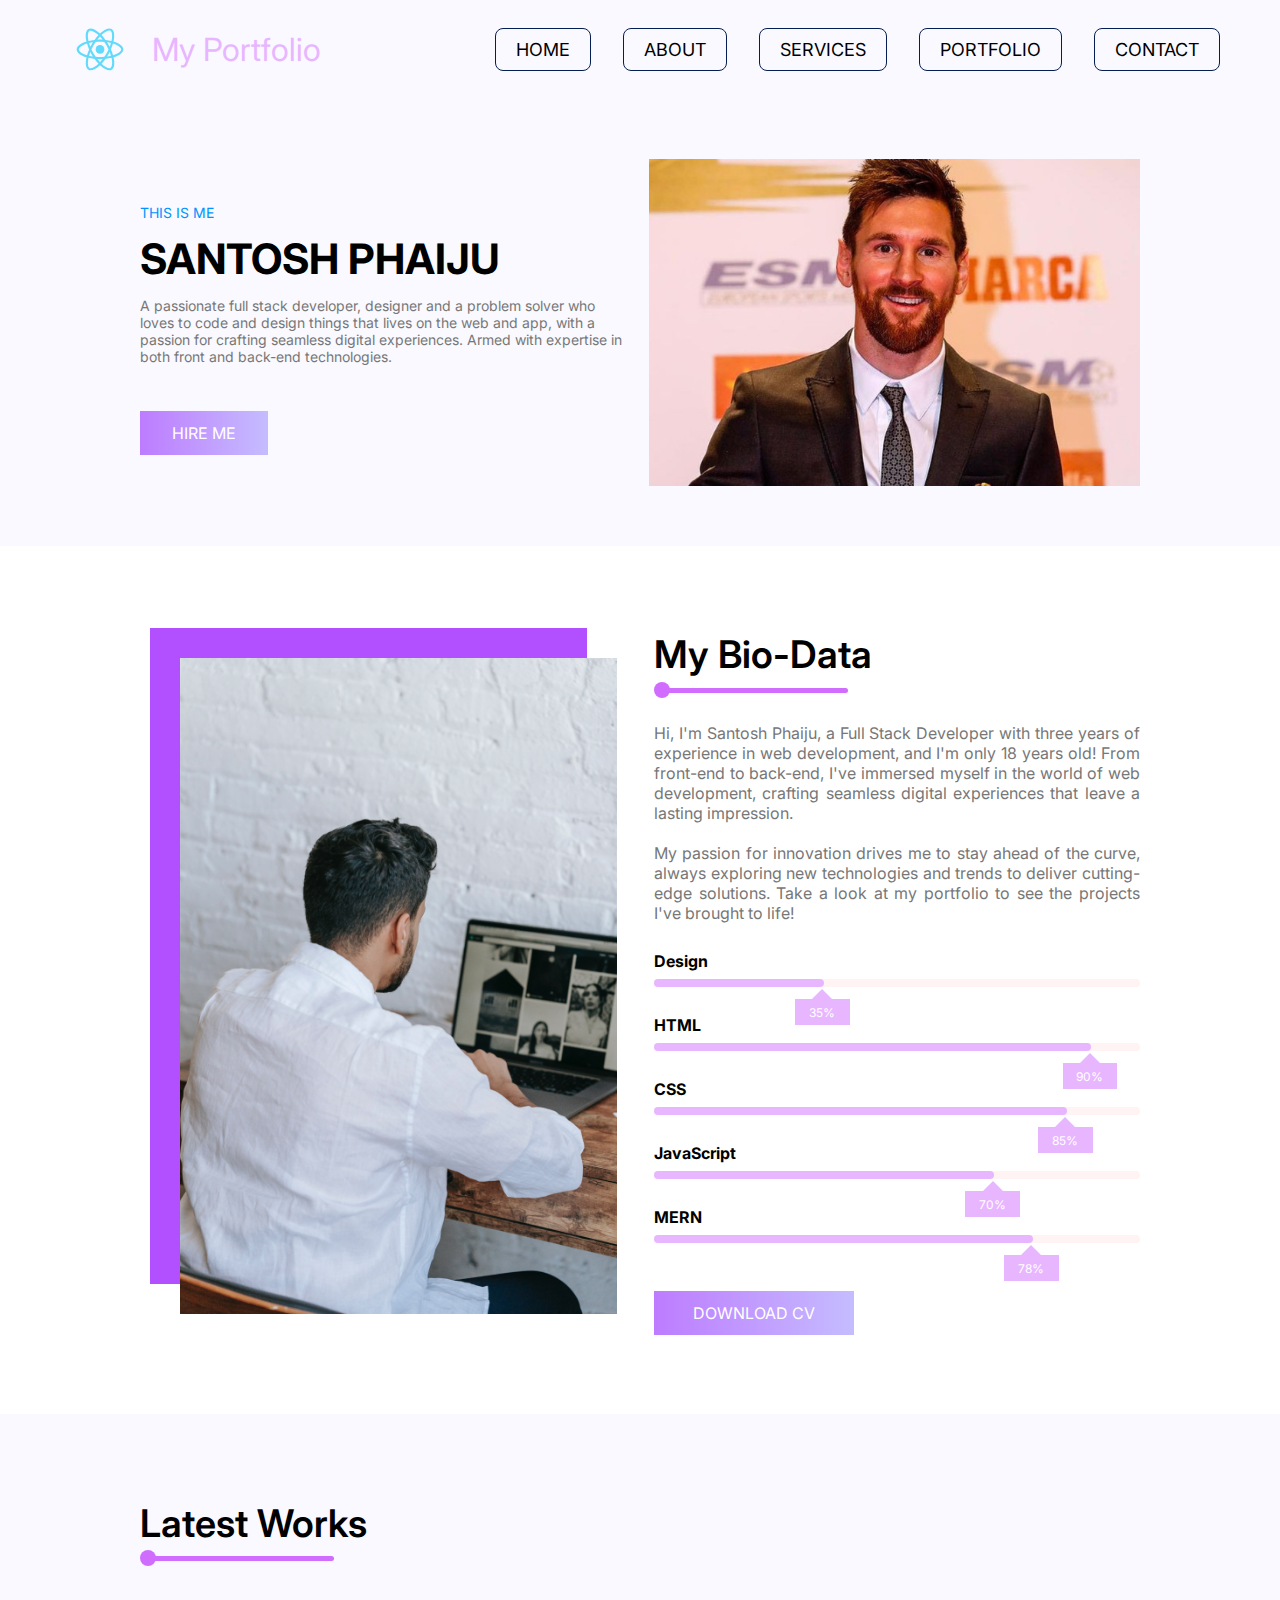
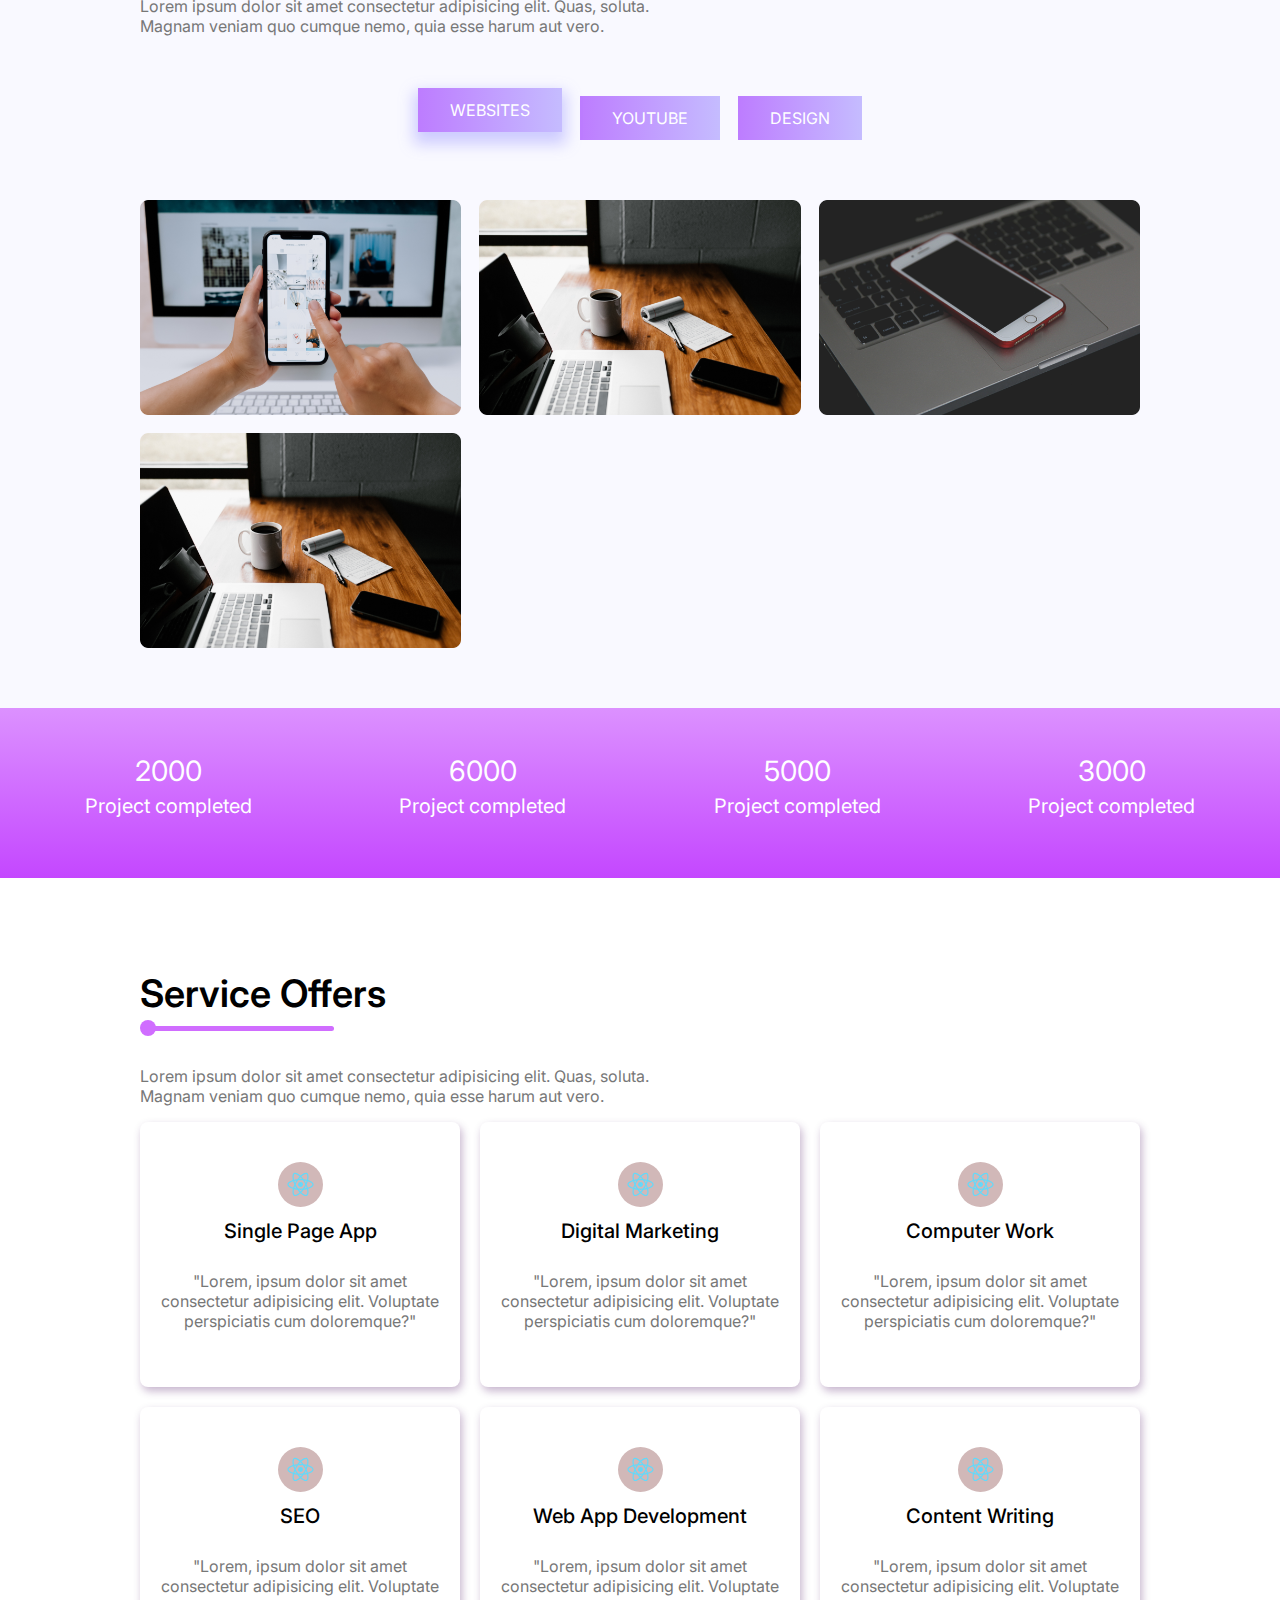
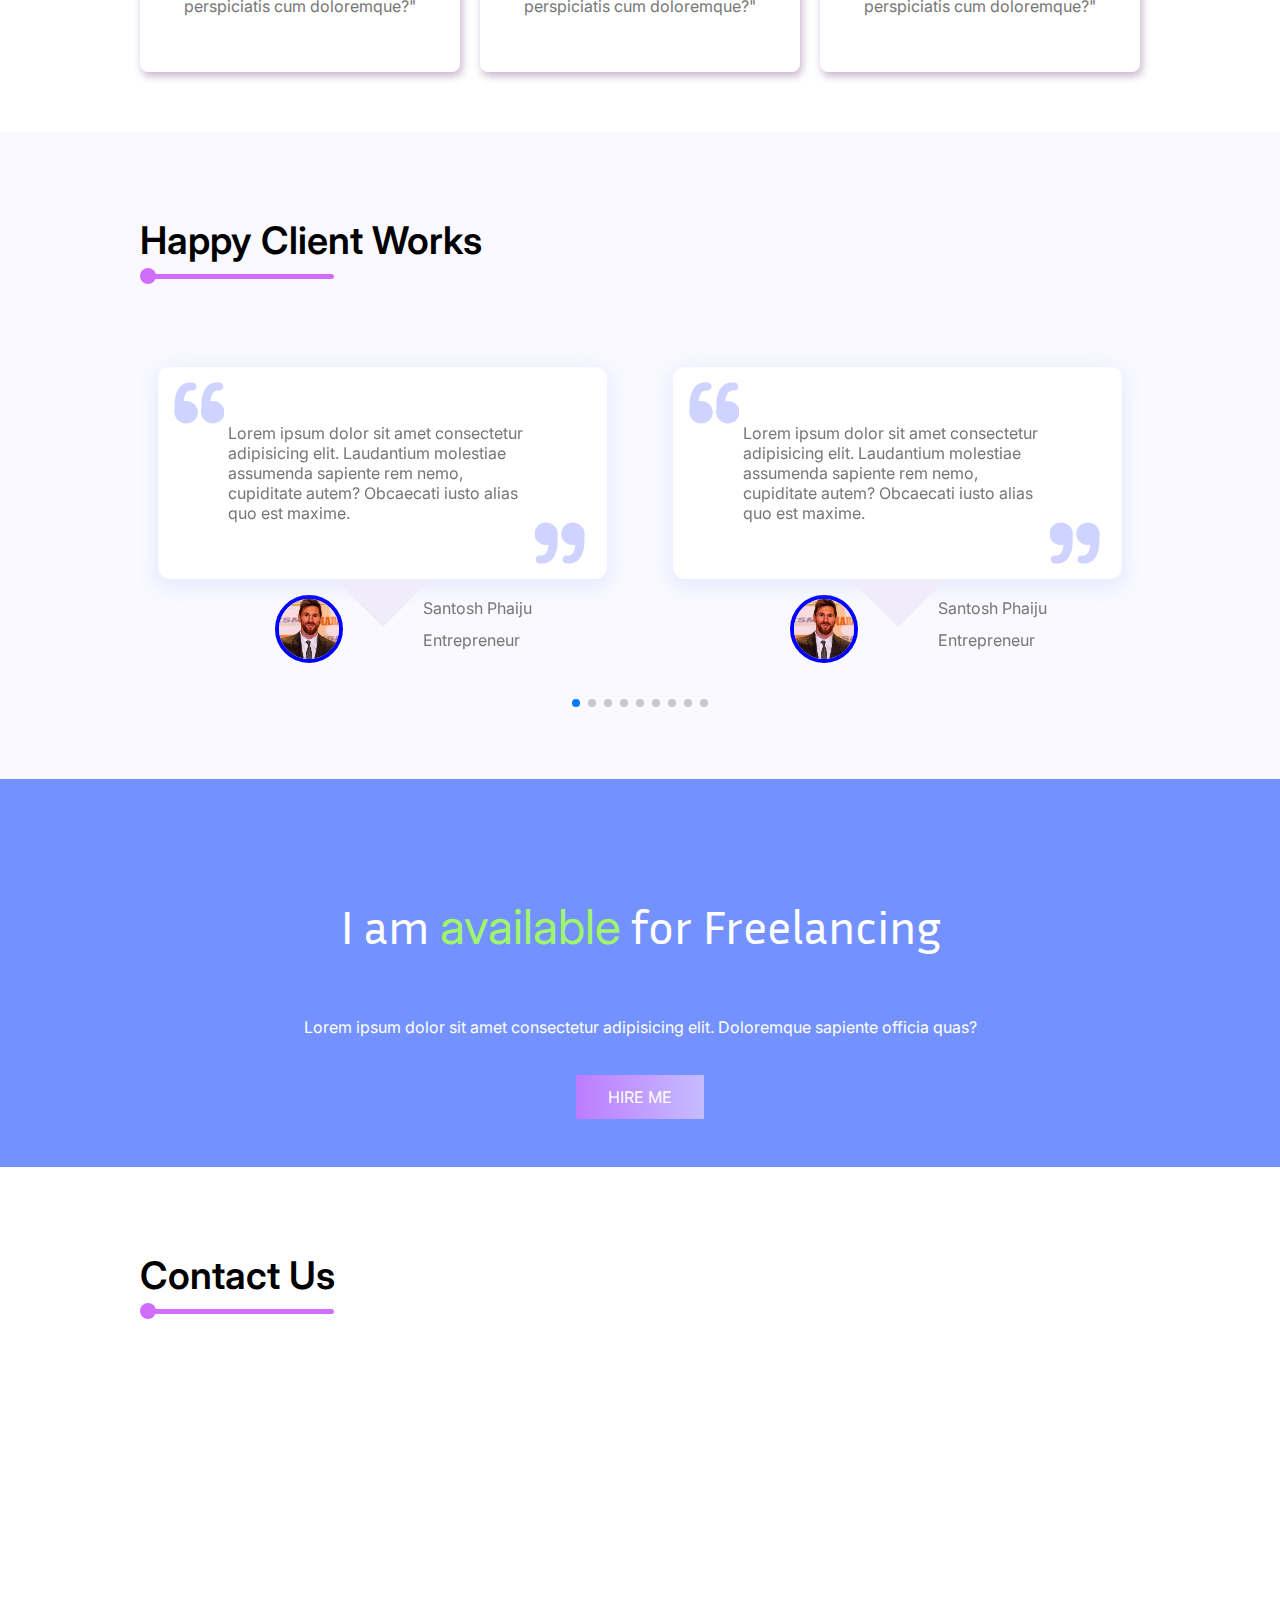
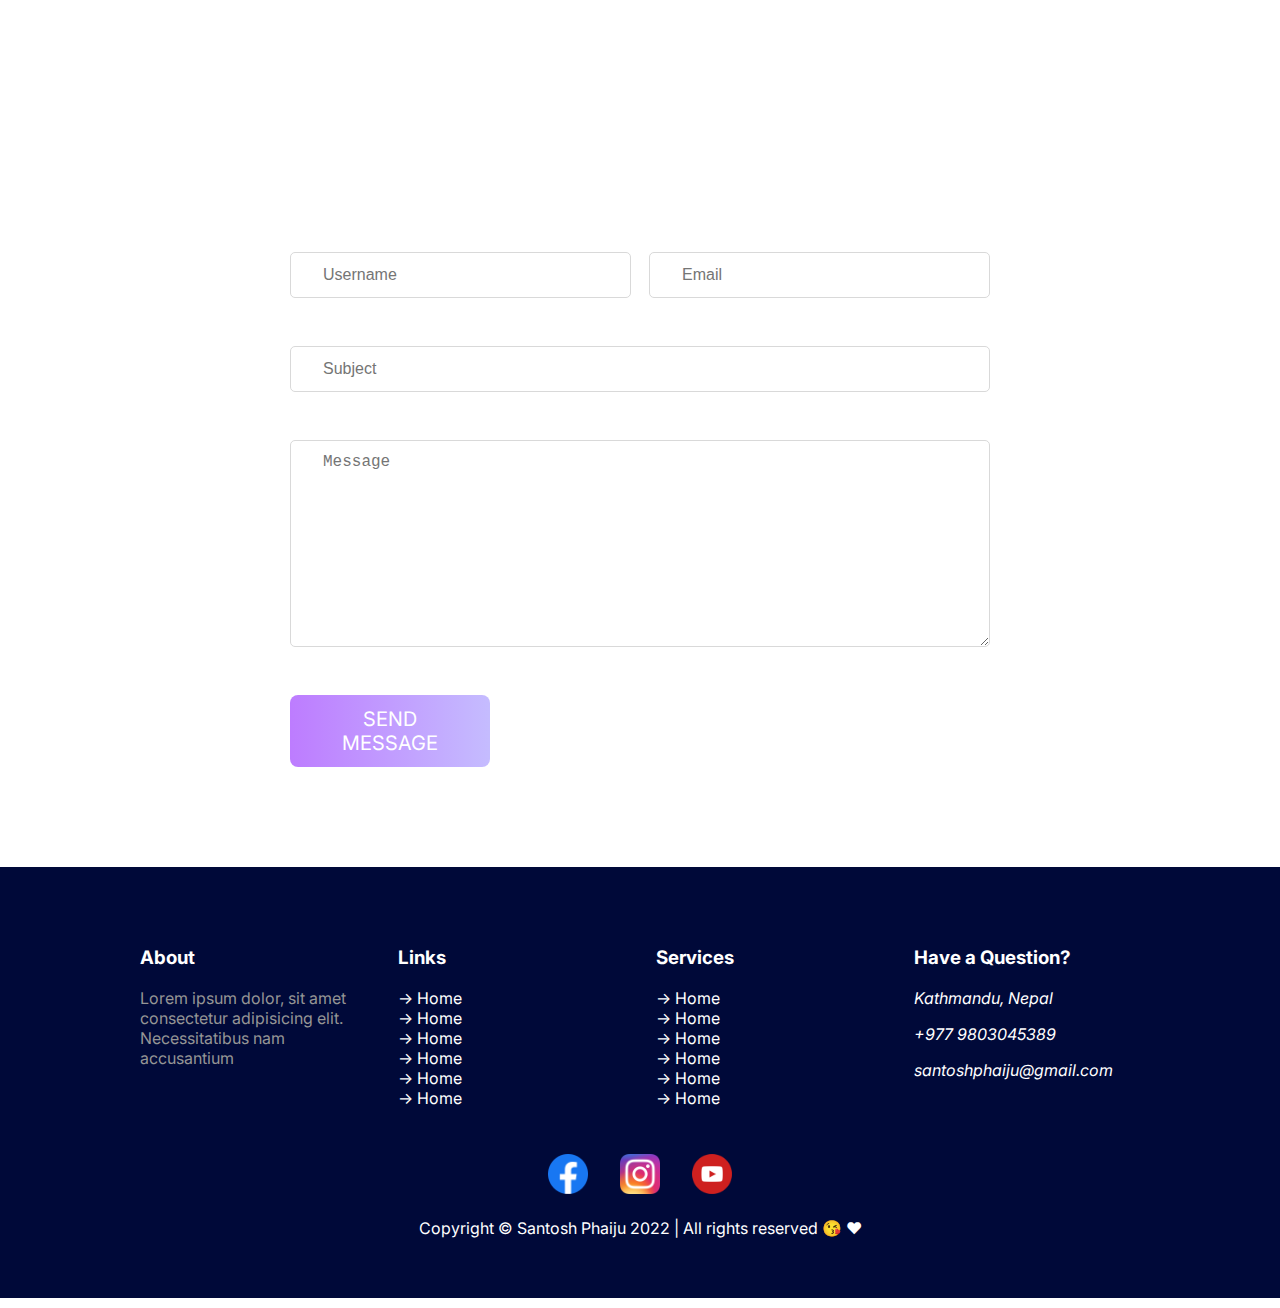
==== commit 110c72f3: "responsiveness done left:navbar functionality using js" ====
--- a/index.html
+++ b/index.html
@@ -61,6 +61,16 @@
         <div></div>
         <div></div>
       </div>
+
+      <div class="mobileMenu">
+        <ul>
+          <li>Home</li>
+          <li>About</li>
+          <li>Services</li>
+          <li>Portfolio</li>
+          <li>Contact</li>
+        </ul>
+      </div>
     </header>
 
     <!-- =============== HERO SECTION CODE HERE ================ -->
@@ -480,7 +490,7 @@
     <section class="section-freelancing section">
       <div class="overlay"></div>
       <div class="container">
-        <h2>I am <span>available</span> for Freelancing</h2>
+        <h2>I am <p>available</p> for Freelancing</h2>
         <p>
           Lorem ipsum dolor sit amet consectetur adipisicing elit. Doloremque
           sapiente officia quas?
--- a/css/style.css
+++ b/css/style.css
@@ -47,6 +47,7 @@
   align-items: center;
   background: #f9f9ff;
   box-sizing: border-box;
+  position: relative;
 }
 @media (max-width: 1200px) {
   header {
@@ -58,6 +59,16 @@
     padding: 8px 40px;
   }
 }
+@media (max-width: 720px) {
+  header {
+    padding: 8px 28px;
+  }
+}
+@media (max-width: 480px) {
+  header {
+    padding: 6px 20px;
+  }
+}
 header .logo {
   height: auto;
   width: auto;
@@ -70,9 +81,24 @@
     gap: 8px;
   }
 }
+@media (max-width: 720px) {
+  header .logo {
+    gap: 4px;
+  }
+}
+@media (max-width: 480px) {
+  header .logo {
+    gap: 2px;
+  }
+}
 header .logo img {
   width: 80px;
   height: auto;
+}
+@media (max-width: 720px) {
+  header .logo img {
+    width: 60px;
+  }
 }
 header .logo .heading {
   color: #e8b6ff;
@@ -83,6 +109,11 @@
 @media (max-width: 1200px) {
   header .logo .heading {
     font-size: 26px;
+  }
+}
+@media (max-width: 720px) {
+  header .logo .heading {
+    font-size: 22px;
   }
 }
 header nav {
@@ -147,9 +178,43 @@
   }
 }
 header .hamburgerMenu div {
-  height: 2px;
-  width: 30px;
+  height: 3px;
+  width: 34px;
   background: black;
+  border-radius: 50px;
+}
+header .mobileMenu {
+  position: absolute;
+  top: 70px;
+  left: 0px;
+  width: 100%;
+  background-color: #9176ff;
+  color: white;
+  display: none;
+}
+@media (max-width: 960px) {
+  header .mobileMenu {
+    display: block;
+  }
+}
+@media (max-width: 720px) {
+  header .mobileMenu {
+    top: 54px;
+  }
+}
+header .mobileMenu ul {
+  display: flex;
+  flex-direction: column;
+  gap: 12px;
+  margin: 0px;
+  padding: 24px 30px;
+  padding-bottom: 30px;
+  font-size: 16px;
+}
+header .mobileMenu ul li {
+  list-style: none;
+  border-bottom: 1px solid white;
+  padding: 6px 2px;
 }
 
 .hero {
@@ -420,6 +485,7 @@
   transition: all 0.3s ease-in-out;
   cursor: pointer;
   margin-top: 48px;
+  width: 200px;
 }
 @media (max-width: 720px) {
   .bioData .right .downloadCv {
@@ -492,10 +558,17 @@
   align-items: center;
   gap: 18px;
   margin: 60px auto;
+  flex-wrap: wrap;
 }
 @media (max-width: 720px) {
   .portfolio .buttons {
     gap: 12px;
+  }
+}
+@media (max-width: 480px) {
+  .portfolio .buttons {
+    justify-content: start;
+    gap: 18px;
   }
 }
 .portfolio .buttons button {
@@ -554,8 +627,9 @@
   justify-content: center;
   gap: 18px;
   color: white;
-}
-@media (max-width: 720px) {
+  padding: 0px 20px;
+}
+@media (max-width: 960px) {
   .section-work-data .numbers {
     gap: 12px;
     grid-template-columns: repeat(2, 1fr);
@@ -601,12 +675,12 @@
   grid-template-columns: repeat(3, 1fr);
   gap: 20px;
 }
-@media (max-width: 720px) {
+@media (max-width: 960px) {
   .section-services .service-container .servicesDiv {
     grid-template-columns: repeat(2, 1fr);
   }
 }
-@media (max-width: 480px) {
+@media (max-width: 720px) {
   .section-services .service-container .servicesDiv {
     grid-template-columns: repeat(1, 1fr);
   }
@@ -660,7 +734,7 @@
 .testimonial .swiper {
   width: 100%;
   height: 100%;
-  margin-top: 6em;
+  margin-top: 4em;
 }
 
 .swiper-slide {
@@ -674,6 +748,11 @@
   position: relative;
   margin: 0px 18px;
 }
+@media (max-width: 720px) {
+  .swiper-slide .mainContainer {
+    padding: 40px 50px;
+  }
+}
 .swiper-slide .mainContainer img {
   height: 50px;
   width: 50px;
@@ -682,6 +761,12 @@
   position: absolute;
   top: 10px;
   left: 1rem;
+}
+@media (max-width: 720px) {
+  .swiper-slide .mainContainer #img1 {
+    top: 1px;
+    left: 0.8rem;
+  }
 }
 .swiper-slide .mainContainer #img2 {
   position: absolute;
@@ -689,8 +774,21 @@
   right: 1.4rem;
   transform: rotate(180deg);
 }
+@media (max-width: 720px) {
+  .swiper-slide .mainContainer #img2 {
+    bottom: 8px;
+    right: 1rem;
+  }
+}
 .swiper-slide .mainContainer p {
   color: #777777;
+  font-size: 16px;
+}
+@media (max-width: 720px) {
+  .swiper-slide .mainContainer p {
+    font-size: 14px;
+    text-align: left;
+  }
 }
 .swiper-slide .mainContainer::before {
   content: "";
@@ -745,11 +843,12 @@
 .section-freelancing {
   background: url("../images/bgparallaz.jpg");
   background-repeat: no-repeat;
-  background-size: 100%;
+  background-position: center;
   background-attachment: fixed;
   transition: all 0.7s linear;
   text-align: center;
   position: relative;
+  background-size: cover;
 }
 .section-freelancing .overlay {
   position: absolute;
@@ -776,8 +875,15 @@
     font-size: 32px;
   }
 }
-.section-freelancing .container h2 span {
+.section-freelancing .container h2 p {
+  font-size: 48px;
+  display: inline-block;
   color: #a0f669;
+}
+@media (max-width: 960px) {
+  .section-freelancing .container h2 p {
+    font-size: 32px;
+  }
 }
 .section-freelancing .container p {
   margin-bottom: 50px;
@@ -826,6 +932,12 @@
   gap: 3rem;
   font-family: "Inria Sans", sans-serif;
 }
+@media (max-width: 720px) {
+  .section-contact-us form {
+    padding: 40px 0px;
+    width: 100%;
+  }
+}
 .section-contact-us form .form-two-column {
   display: grid;
   grid-template-columns: repeat(2, 1fr);
@@ -860,7 +972,7 @@
   cursor: pointer;
   transition: all 0.3s ease-in-out;
   cursor: pointer;
-  width: auto;
+  width: 200px;
   text-transform: uppercase;
   font: 800;
   font-family: "Inter", sans-serif;
@@ -882,6 +994,16 @@
   grid-template-columns: repeat(4, 1fr);
   gap: 2rem;
 }
+@media (max-width: 960px) {
+  .footer .grid-four-column {
+    grid-template-columns: repeat(2, 1fr);
+  }
+}
+@media (max-width: 480px) {
+  .footer .grid-four-column {
+    grid-template-columns: repeat(1, 1fr);
+  }
+}
 .footer .grid-four-column .f-about p {
   color: #959595;
 }
@@ -923,11 +1045,12 @@
 .footer .f-rights {
   margin: 0px auto;
   margin-top: 20px;
-  margin-bottom: -20px;
+  margin-bottom: 0px;
   width: 100%;
   display: flex;
   justify-content: center;
   align-items: center;
+  text-align: center;
 }
 .footer .container .f-social-icons {
   margin-top: 30px;
@@ -936,6 +1059,11 @@
   justify-content: center;
   align-items: center;
   gap: 32px;
+}
+@media (max-width: 480px) {
+  .footer .container .f-social-icons {
+    gap: 24px;
+  }
 }
 .footer .container .f-social-icons a img {
   width: 40px;
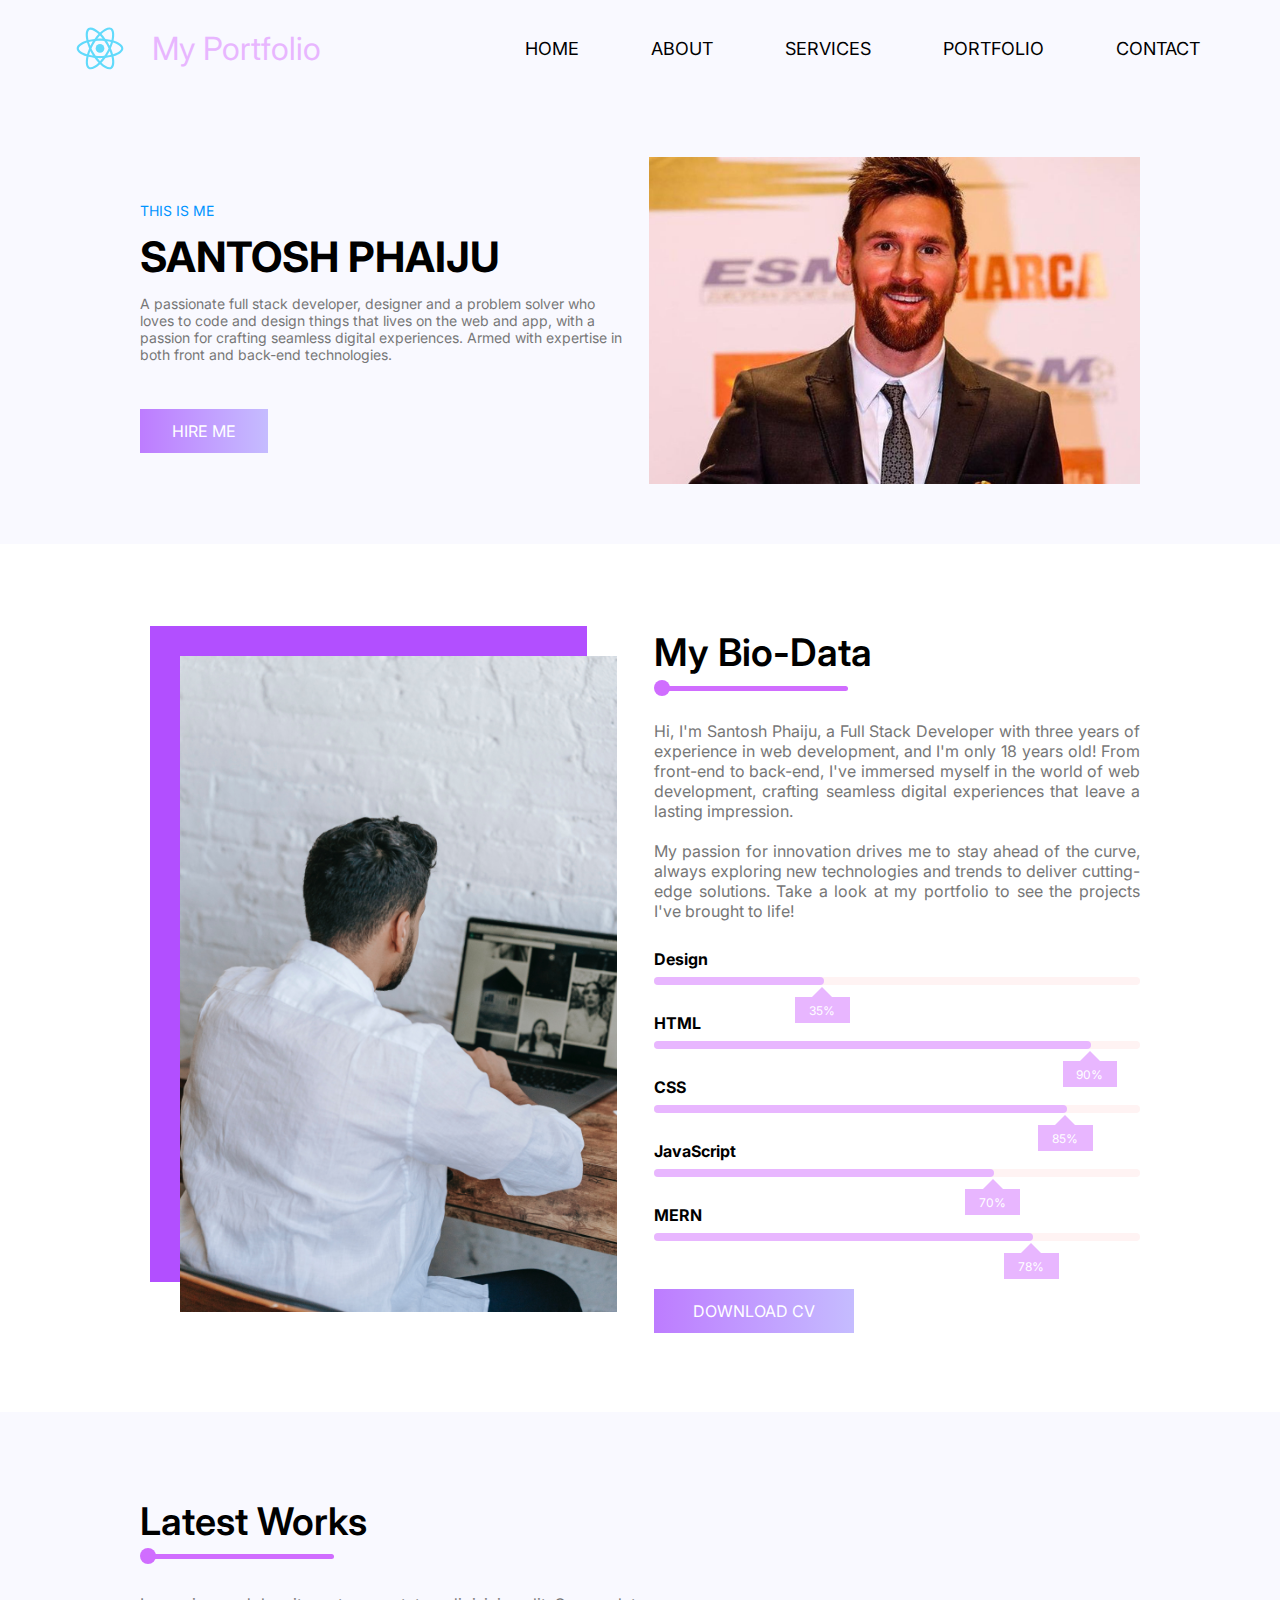
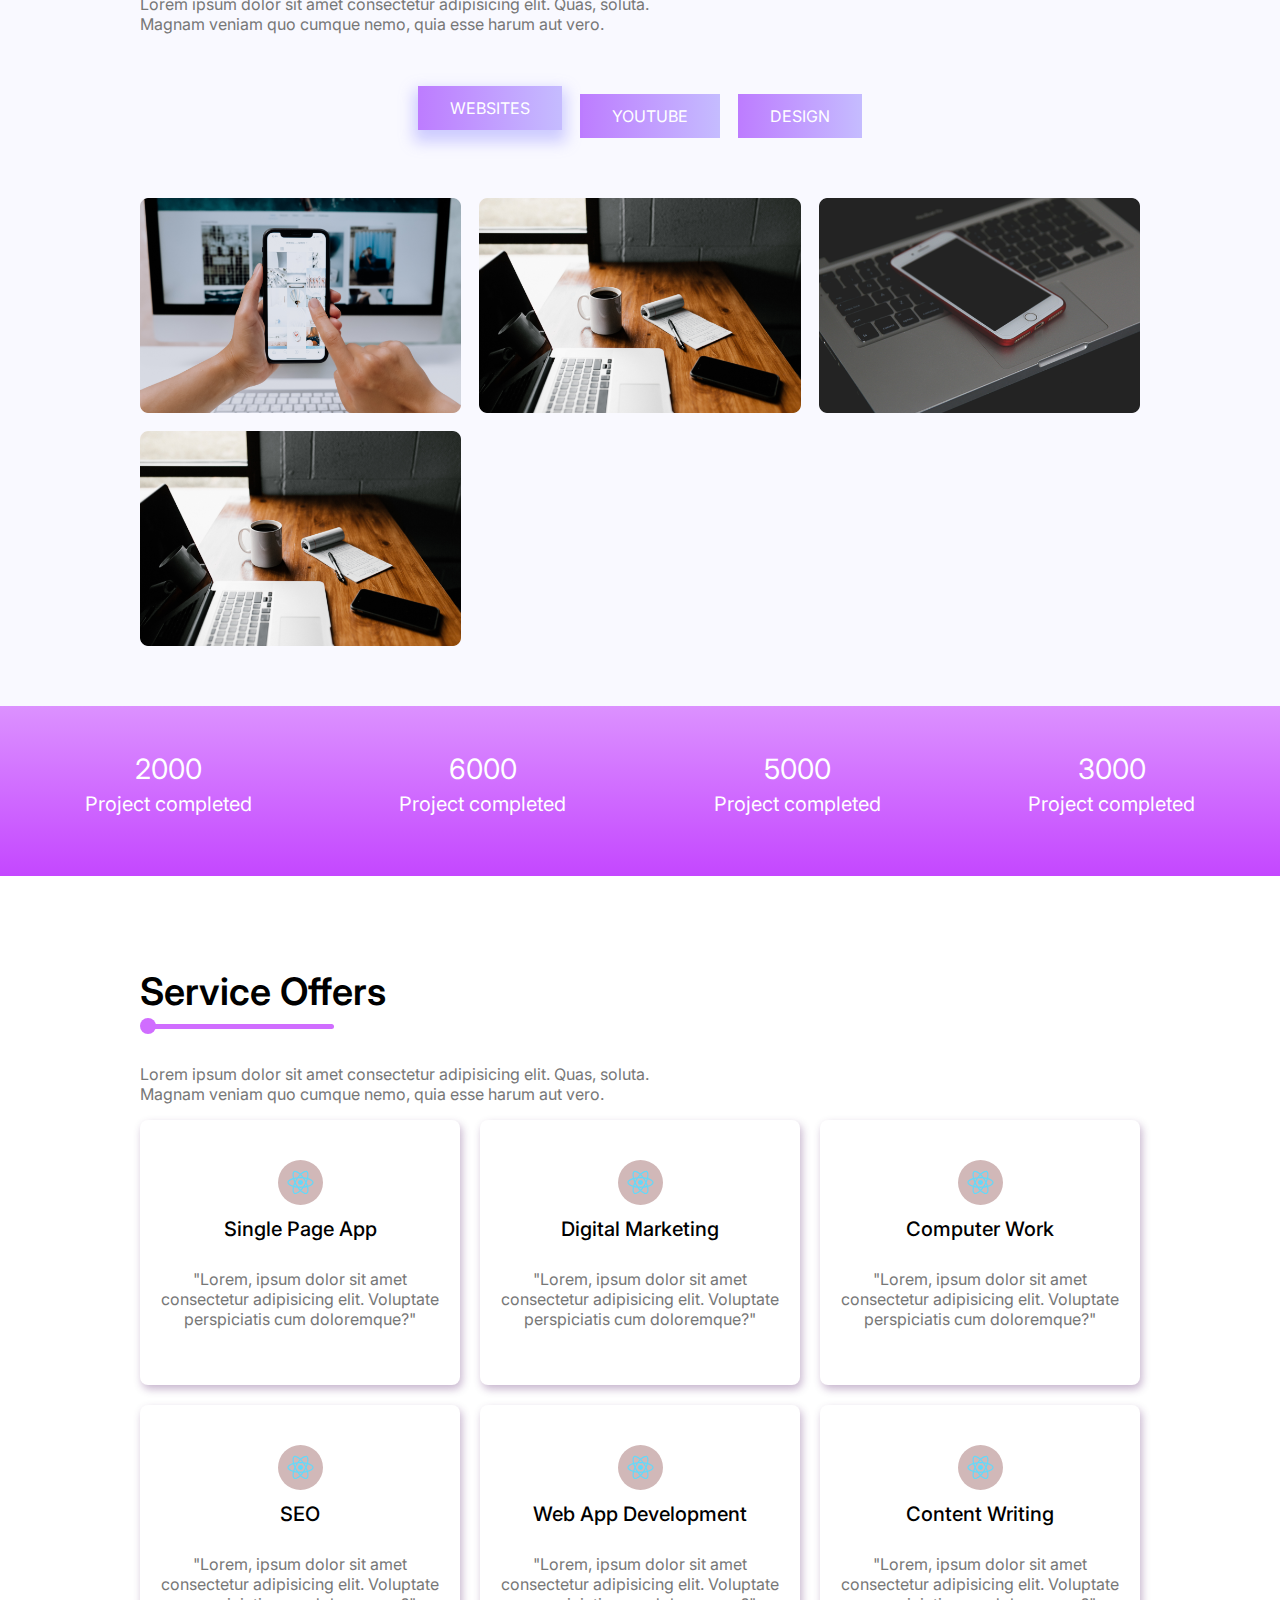
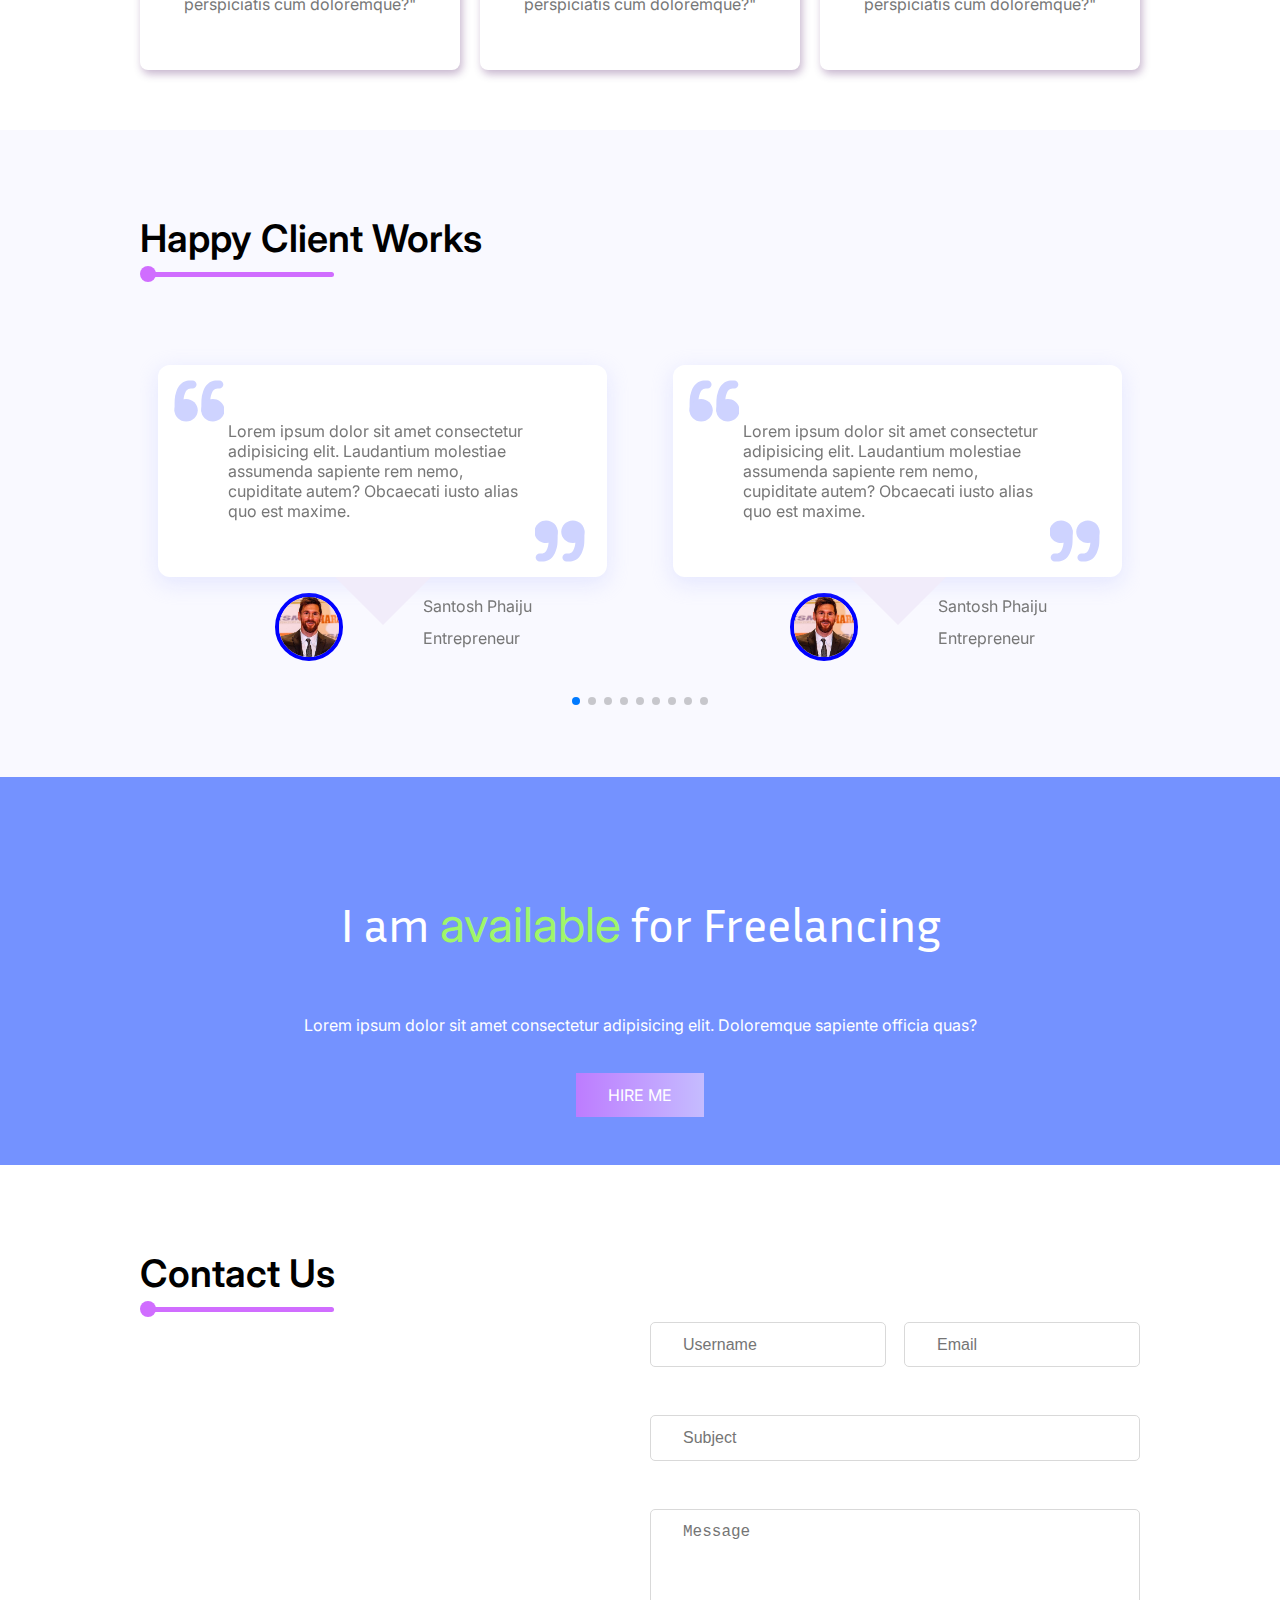
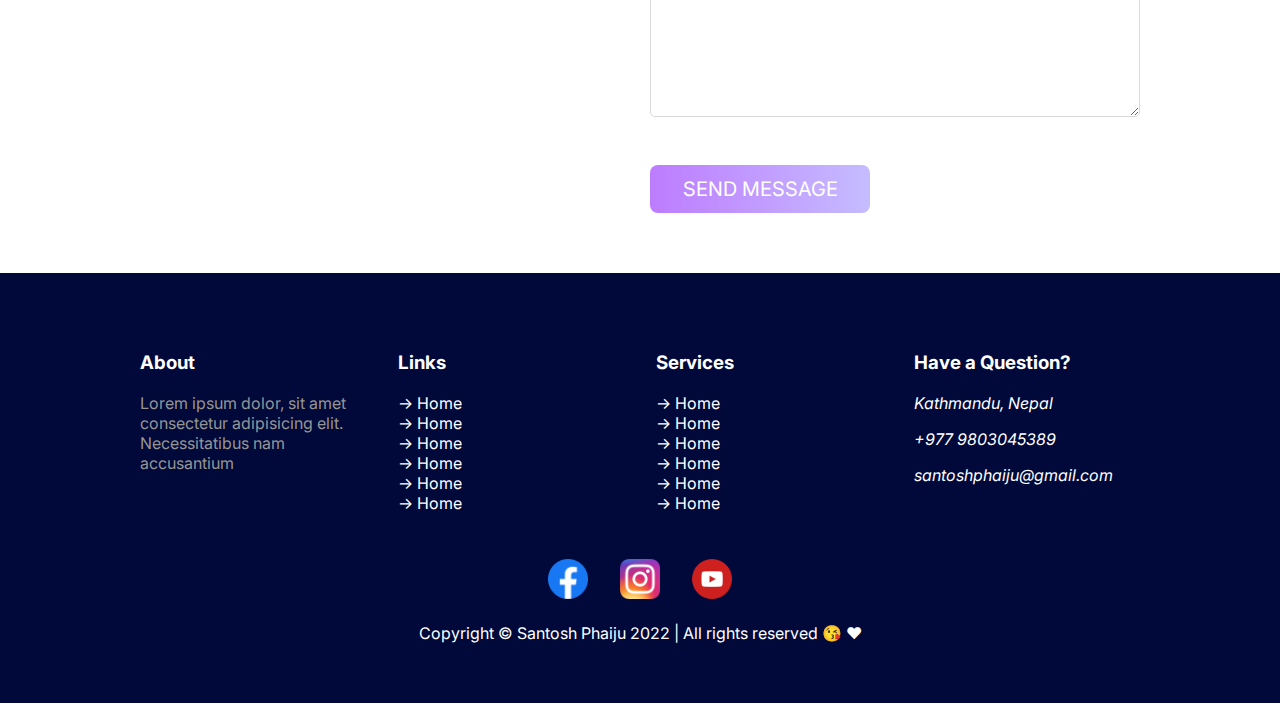
==== commit acc70173: "changed the design of the contact section and navbar" ====
--- a/index.html
+++ b/index.html
@@ -30,7 +30,9 @@
   </head>
   <body>
     <!-- ================= THIS IS THE HOME PAGE OF MY WEBSITE =============== -->
-
+    <main>
+
+    
     <!-- ================= NAVBAR OR HEADER HERE =============== -->
     <header>
       <div class="logo">
@@ -56,19 +58,33 @@
         </ul>
       </nav>
 
-      <div class="hamburgerMenu">
+      <div id="hamburger" class="hamburgerMenu">
         <div></div>
         <div></div>
         <div></div>
       </div>
-
-      <div class="mobileMenu">
+      <div id="closeIcon">
+        <div id="div1"></div>
+        <div id="div2"></div>
+      </div>
+
+      <div id="mobileMenu" class="mobileMenu">
         <ul>
-          <li>Home</li>
-          <li>About</li>
-          <li>Services</li>
-          <li>Portfolio</li>
-          <li>Contact</li>
+          <li>
+            <a href="/">Home</a>
+          </li>
+          <li>
+            <a href="/about.html"> About </a>
+          </li>
+          <li>
+            <a href="./services.html">Services</a>
+          </li>
+          <li>
+            <a href="./portfolio.html"> Portfolio </a>
+          </li>
+          <li>
+            <a href="./contactus.html"> Contact us </a>
+          </li>
         </ul>
       </div>
     </header>
@@ -490,7 +506,11 @@
     <section class="section-freelancing section">
       <div class="overlay"></div>
       <div class="container">
-        <h2>I am <p>available</p> for Freelancing</h2>
+        <h2>
+          I am
+          <p>available</p>
+          for Freelancing
+        </h2>
         <p>
           Lorem ipsum dolor sit amet consectetur adipisicing elit. Doloremque
           sapiente officia quas?
@@ -504,6 +524,9 @@
     <section class="section-contact-us section">
       <h1 class="commonHeading">Contact Us</h1>
 
+      <div class="sectionContainer">
+
+     
       <div class="map">
         <iframe
           src="https://www.google.com/maps/embed?pb=!1m18!1m12!1m3!1d3532.0195621178846!2d85.34524908888119!3d27.716682278931735!2m3!1f0!2f0!3f0!3m2!1i1024!2i768!4f13.1!3m3!1m2!1s0x39eb190421b217b9%3A0x9903418e4506f05!2sSantosh%20house!5e0!3m2!1sen!2snp!4v1708532533275!5m2!1sen!2snp"
@@ -554,6 +577,7 @@
 
         <button type="submit">Send Message</button>
       </form>
+      </div>
     </section>
 
     <!-- FOOTER SECTION HERE -->
@@ -678,6 +702,7 @@
       </div>
     </footer>
 
+    </main>
     <!-- Swiper JS -->
     <script src="https://cdn.jsdelivr.net/npm/swiper@11/swiper-bundle.min.js"></script>
 
--- a/css/style.css
+++ b/css/style.css
@@ -5,6 +5,7 @@
   padding: 0px;
   box-sizing: border-box;
   font-family: "Inter", sans-serif;
+  overflow-x: hidden;
 }
 
 .section {
@@ -37,6 +38,22 @@
 }
 
 /* =============== HEADER CSS CODE =============== */
+.active {
+  display: flex;
+}
+
+.hidden {
+  display: none;
+}
+
+@keyframes slideIn {
+  0% {
+    left: 1000px;
+  }
+  100% {
+    left: 0px;
+  }
+}
 header {
   width: auto;
   padding: 12px 60px;
@@ -137,7 +154,6 @@
 }
 header nav ul li {
   list-style: none;
-  border: 1px solid rgb(5, 30, 81);
   padding: 10px 20px;
   border-radius: 8px;
   transition: all 0.3s ease-in-out;
@@ -156,8 +172,6 @@
 }
 header nav ul li:hover {
   background-color: #e8b6ff;
-  border: 1px solid #e8b6ff;
-  scale: 110%;
   box-shadow: 0px 6px 10px 0px rgba(123, 178, 255, 0.543);
   border-radius: 4px;
 }
@@ -166,6 +180,11 @@
 }
 header .hamburgerMenu {
   display: none;
+}
+@media only screen and (min-width: 961px) {
+  header .hamburgerMenu {
+    display: none !important;
+  }
 }
 @media (max-width: 960px) {
   header .hamburgerMenu {
@@ -183,18 +202,55 @@
   background: black;
   border-radius: 50px;
 }
+@media (max-width: 480px) {
+  header .hamburgerMenu div {
+    height: 2px;
+    width: 30px;
+  }
+}
+header #closeIcon {
+  display: none;
+  cursor: pointer;
+  transition: all 0.5s ease-in-out;
+}
+@media only screen and (min-width: 961px) {
+  header #closeIcon {
+    display: none !important;
+  }
+}
+header #closeIcon #div1 {
+  transform: rotate(45deg);
+}
+header #closeIcon #div2 {
+  transform: rotate(-45deg);
+  translate: 0px -2.5px;
+}
+header #closeIcon div {
+  height: 3px;
+  width: 34px;
+  background: black;
+  border-radius: 50px;
+}
+@media (max-width: 480px) {
+  header #closeIcon div {
+    height: 2px;
+    width: 30px;
+    translate: 0px -0.8px;
+  }
+}
 header .mobileMenu {
   position: absolute;
   top: 70px;
-  left: 0px;
+  left: 2000px;
   width: 100%;
   background-color: #9176ff;
   color: white;
-  display: none;
-}
-@media (max-width: 960px) {
+  transition: all 0.4s ease-in-out;
+  z-index: 10;
+}
+@media only screen and (min-width: 961px) {
   header .mobileMenu {
-    display: block;
+    display: none !important;
   }
 }
 @media (max-width: 720px) {
@@ -208,13 +264,17 @@
   gap: 12px;
   margin: 0px;
   padding: 24px 30px;
-  padding-bottom: 30px;
+  padding-bottom: 40px;
   font-size: 16px;
 }
 header .mobileMenu ul li {
   list-style: none;
   border-bottom: 1px solid white;
   padding: 6px 2px;
+}
+header .mobileMenu ul li a {
+  text-decoration: none;
+  color: white;
 }
 
 .hero {
@@ -918,14 +978,22 @@
   }
 }
 
-.section-contact-us .map {
-  width: 100%;
-  margin-top: 60px;
-}
-.section-contact-us form {
-  margin-top: 20px;
-  padding: 40px 80px;
-  width: 70%;
+.section-contact-us .sectionContainer {
+  display: grid;
+  grid-template-columns: repeat(2, 1fr);
+  gap: 20px;
+}
+@media (max-width: 1200px) {
+  .section-contact-us .sectionContainer {
+    grid-template-columns: repeat(1, 1fr);
+  }
+}
+.section-contact-us .sectionContainer .map {
+  width: 100%;
+}
+.section-contact-us .sectionContainer form {
+  padding: 0px 0px;
+  width: 100%;
   margin: 0px auto;
   display: flex;
   flex-direction: column;
@@ -933,22 +1001,22 @@
   font-family: "Inria Sans", sans-serif;
 }
 @media (max-width: 720px) {
-  .section-contact-us form {
-    padding: 40px 0px;
+  .section-contact-us .sectionContainer form {
+    padding: 0px 0px;
     width: 100%;
   }
 }
-.section-contact-us form .form-two-column {
+.section-contact-us .sectionContainer form .form-two-column {
   display: grid;
   grid-template-columns: repeat(2, 1fr);
   gap: 18px;
 }
-.section-contact-us form .formGroup {
-  width: 100%;
-  display: flex;
-}
-.section-contact-us form .formGroup input,
-.section-contact-us form .formGroup textarea {
+.section-contact-us .sectionContainer form .formGroup {
+  width: 100%;
+  display: flex;
+}
+.section-contact-us .sectionContainer form .formGroup input,
+.section-contact-us .sectionContainer form .formGroup textarea {
   padding: 0.8rem 2rem;
   border: 0.1rem solid #d9d9d9;
   border-radius: 5px;
@@ -956,11 +1024,11 @@
   width: 100%;
   color: #01186e;
 }
-.section-contact-us form .formGroup input:focus,
-.section-contact-us form .formGroup textarea:focus {
+.section-contact-us .sectionContainer form .formGroup input:focus,
+.section-contact-us .sectionContainer form .formGroup textarea:focus {
   outline: 0.1rem solid #760dff;
 }
-.section-contact-us form button {
+.section-contact-us .sectionContainer form button {
   background: linear-gradient(to left, #c5bcff, #bd7cff);
   padding: 12px 32px;
   border: none;
@@ -972,14 +1040,14 @@
   cursor: pointer;
   transition: all 0.3s ease-in-out;
   cursor: pointer;
-  width: 200px;
+  width: 220px;
   text-transform: uppercase;
   font: 800;
   font-family: "Inter", sans-serif;
   font-size: 20px;
 }
 @media (max-width: 720px) {
-  .section-contact-us form button {
+  .section-contact-us .sectionContainer form button {
     padding: 10px 26px;
     font-size: 14px;
   }
